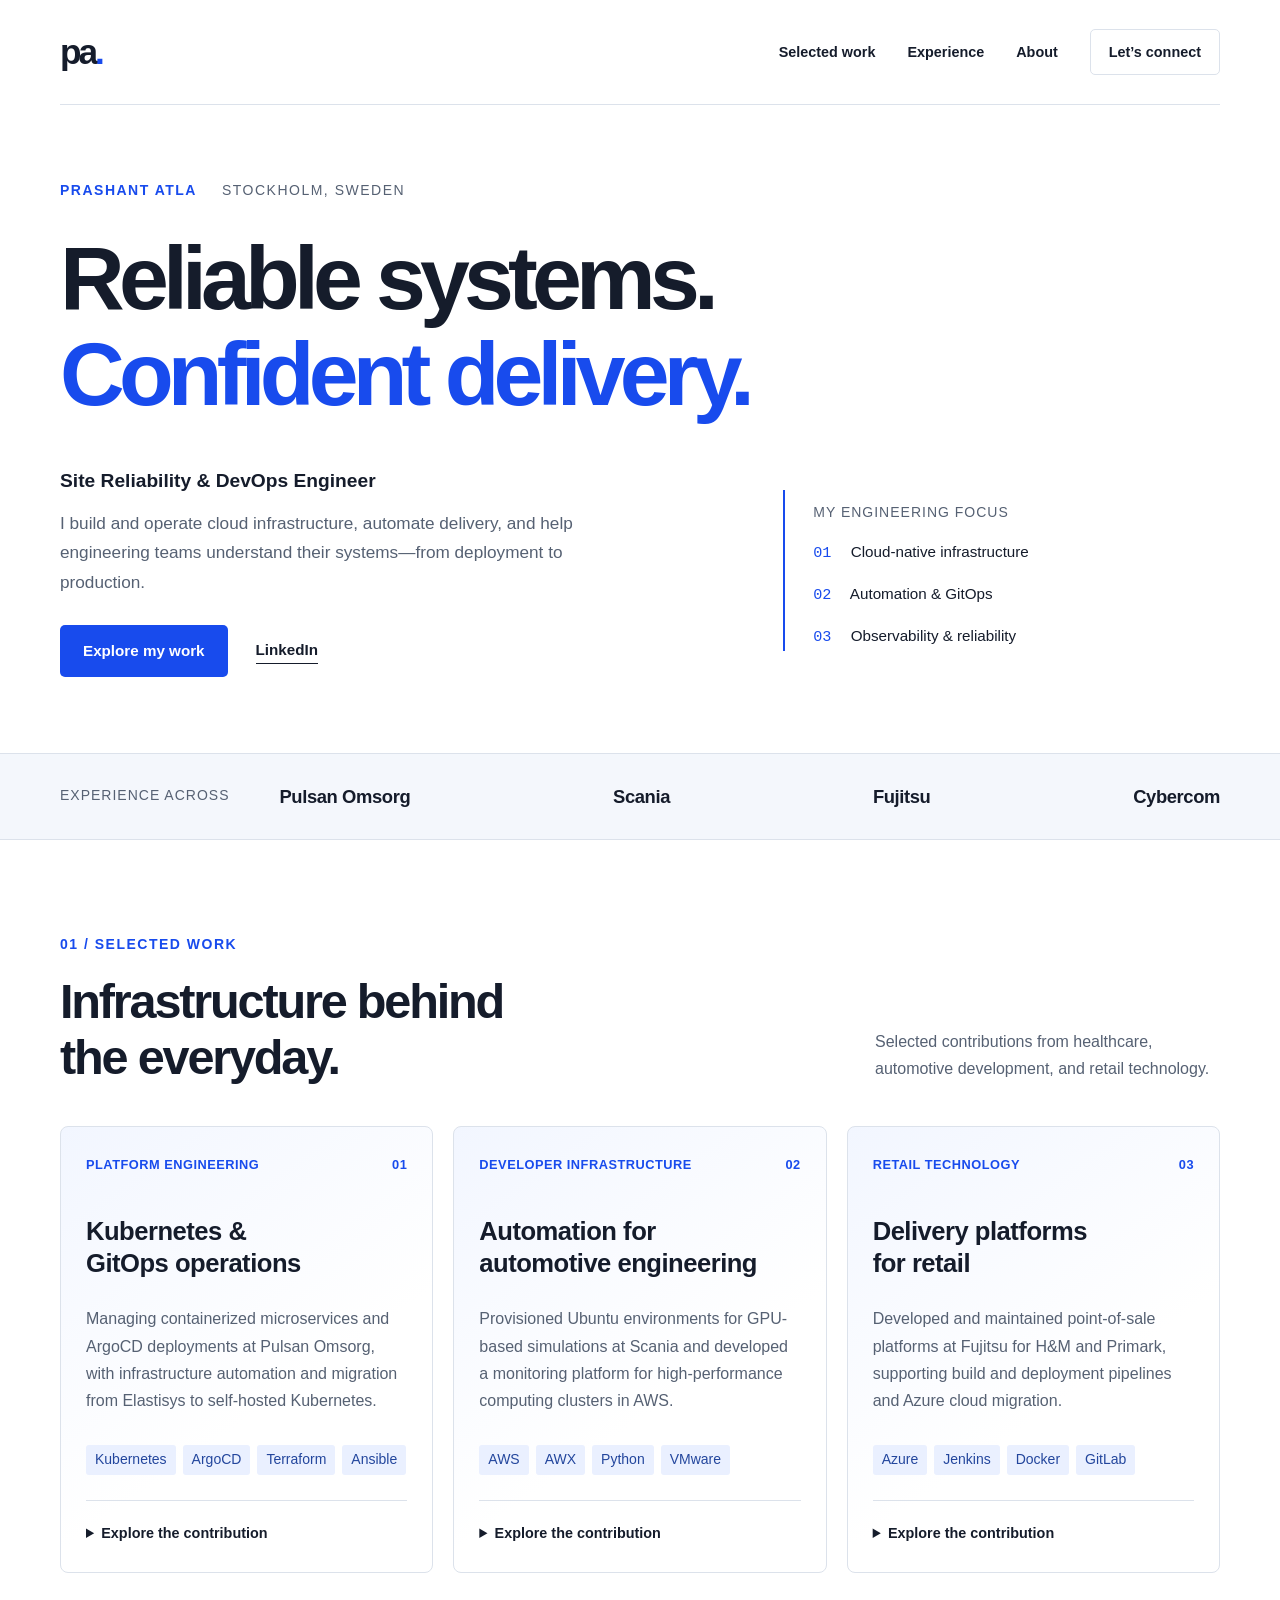
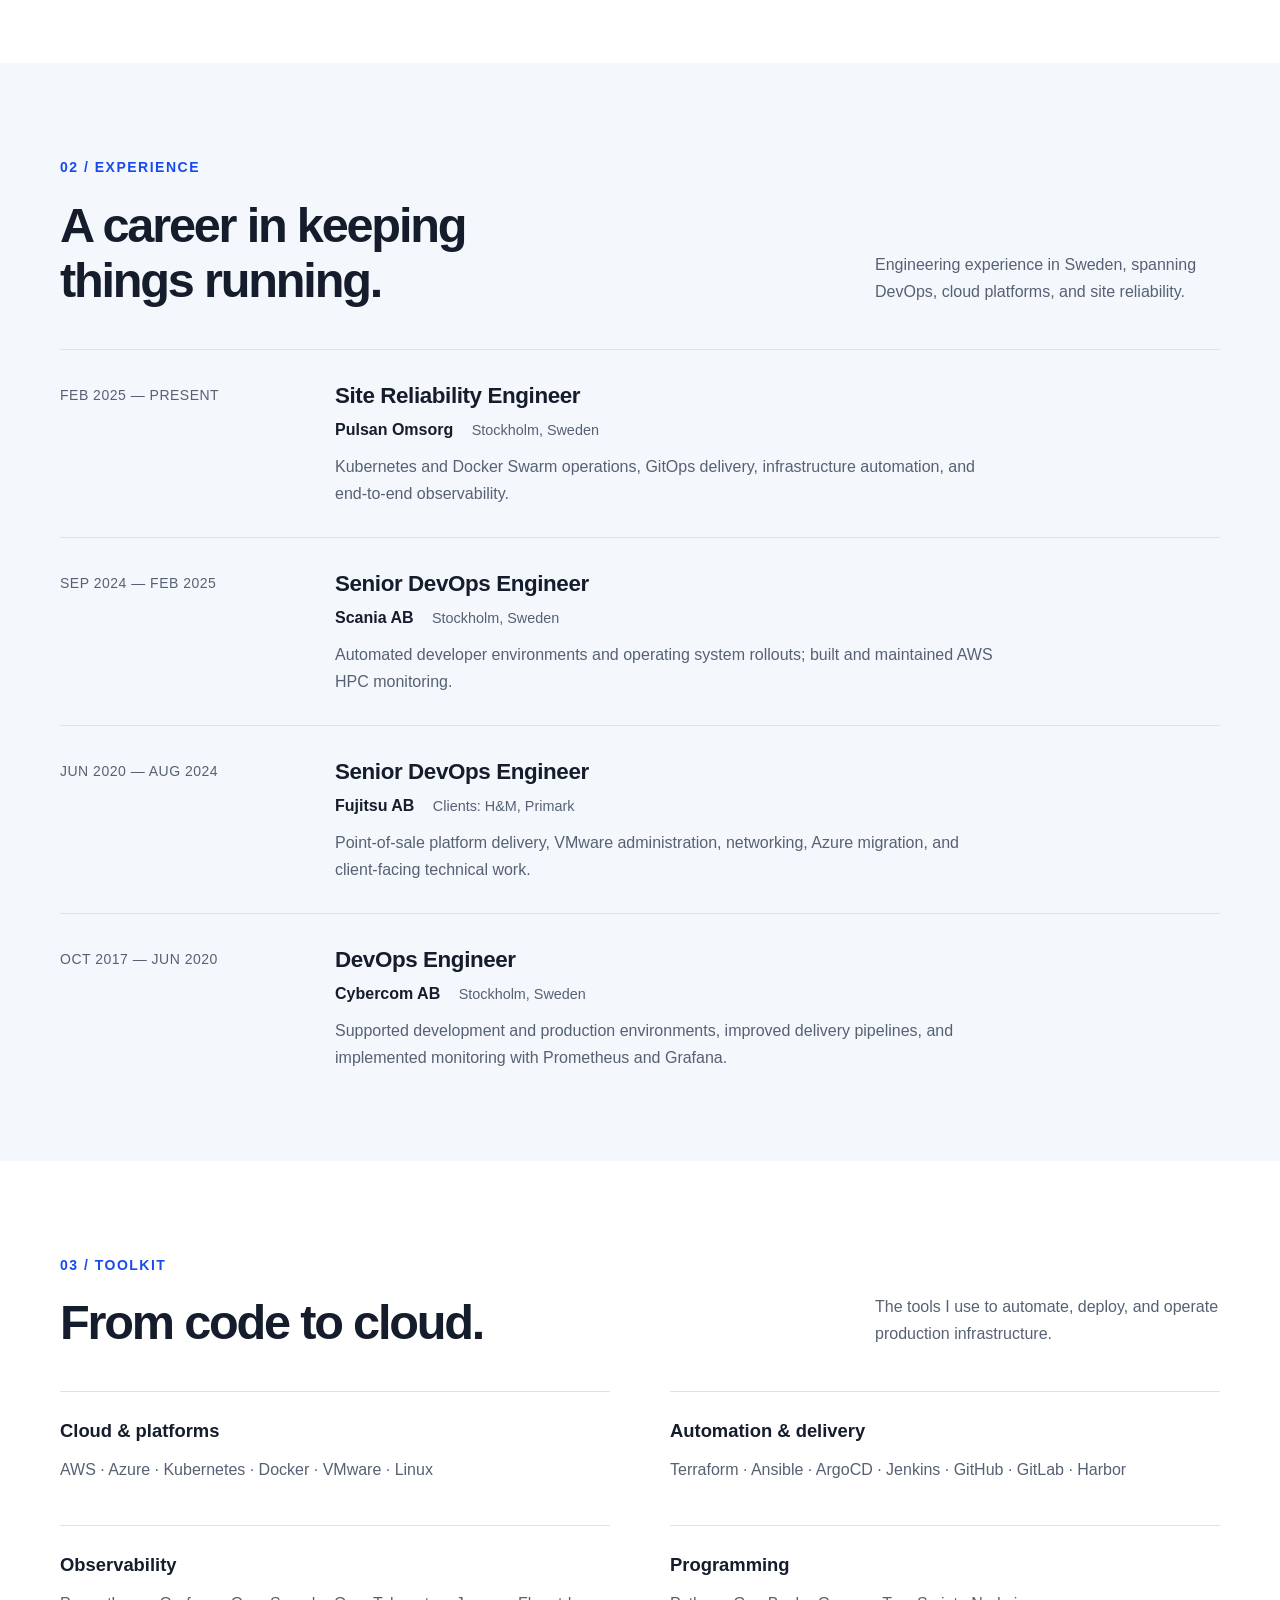
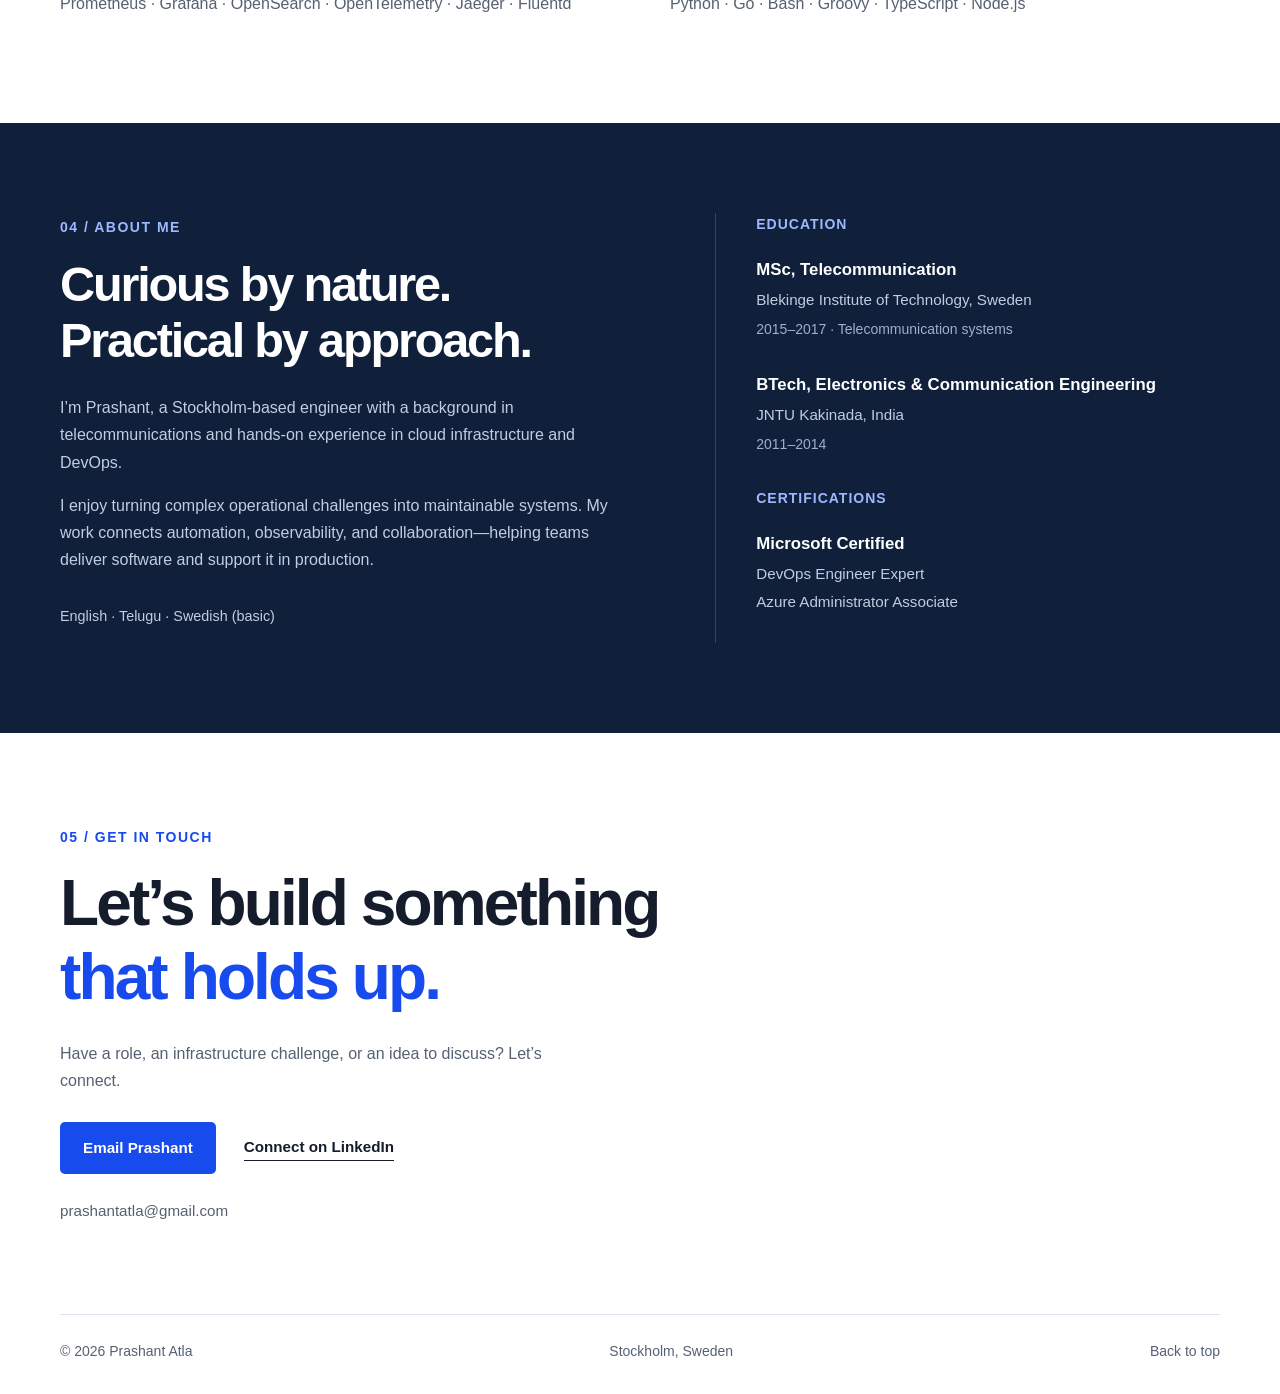
==== index.html @ 9e1218de "Add files via upload" ====
<!doctype html>
<html lang="en">
<head>
  <meta charset="utf-8">
  <meta name="viewport" content="width=device-width, initial-scale=1">
  <meta name="description" content="Prashant Atla — Site Reliability and DevOps Engineer in Stockholm. Kubernetes, GitOps, cloud infrastructure, automation, and observability.">
  <meta name="theme-color" content="#184bed">
  <title>Prashant Atla — Site Reliability & DevOps Engineer</title>
  <link rel="icon" type="image/svg+xml" href="data:image/svg+xml,%3Csvg xmlns='http://www.w3.org/2000/svg' viewBox='0 0 40 40'%3E%3Crect width='40' height='40' rx='9' fill='%23184bed'/%3E%3Ctext x='20' y='27' text-anchor='middle' font-family='Arial' font-size='21' font-weight='bold' fill='white'%3EPA%3C/text%3E%3C/svg%3E">
  <link rel="stylesheet" href="styles.css">
</head>
<body>
  <a class="skip" href="#main">Skip to content</a>
  <header class="header wrap"><a class="brand" href="#" aria-label="Prashant Atla home">pa<span>.</span></a><nav aria-label="Main navigation"><a href="#work">Selected work</a><a href="#experience">Experience</a><a href="#about">About</a><a class="nav-contact" href="#contact">Let’s connect</a></nav></header>
  <main id="main">
    <section class="hero wrap" aria-labelledby="intro-title">
      <div class="eyebrow">PRASHANT ATLA <span>STOCKHOLM, SWEDEN</span></div>
      <h1 id="intro-title">Reliable systems.<br><span>Confident delivery.</span></h1>
      <div class="hero-bottom"><div><p class="role">Site Reliability & DevOps Engineer</p><p class="intro">I build and operate cloud infrastructure, automate delivery, and help engineering teams understand their systems—from deployment to production.</p><div class="actions"><a class="button" href="#work">Explore my work</a><a class="text-link" href="https://www.linkedin.com/in/prashantatla/" target="_blank" rel="noopener noreferrer">LinkedIn</a></div></div><aside class="focus" aria-label="Areas of focus"><span class="small-label">MY ENGINEERING FOCUS</span><p><span>01</span> Cloud-native infrastructure</p><p><span>02</span> Automation & GitOps</p><p><span>03</span> Observability & reliability</p></aside></div>
    </section>
    <div class="company-band"><div class="wrap"><span class="small-label">EXPERIENCE ACROSS</span><div><span>Pulsan Omsorg</span><span>Scania</span><span>Fujitsu</span><span>Cybercom</span></div></div></div>
    <section class="section wrap" id="work"><div class="section-heading"><div><span class="eyebrow">01 / SELECTED WORK</span><h2>Infrastructure behind<br>the everyday.</h2></div><p>Selected contributions from healthcare, automotive development, and retail technology.</p></div>
      <div class="work-grid">
        <article class="work-card"><div class="card-top"><span>PLATFORM ENGINEERING</span><span>01</span></div><h3>Kubernetes &<br>GitOps operations</h3><p>Managing containerized microservices and ArgoCD deployments at Pulsan Omsorg, with infrastructure automation and migration from Elastisys to self-hosted Kubernetes.</p><div class="tags"><span>Kubernetes</span><span>ArgoCD</span><span>Terraform</span><span>Ansible</span></div><details><summary>Explore the contribution</summary><p>Maintaining Harbor container registries and supporting production visibility through metrics, logs, traces, and alerting with Prometheus, Grafana, OpenTelemetry, Jaeger, and Opsgenie.</p></details></article>
        <article class="work-card"><div class="card-top"><span>DEVELOPER INFRASTRUCTURE</span><span>02</span></div><h3>Automation for<br>automotive engineering</h3><p>Provisioned Ubuntu environments for GPU-based simulations at Scania and developed a monitoring platform for high-performance computing clusters in AWS.</p><div class="tags"><span>AWS</span><span>AWX</span><span>Python</span><span>VMware</span></div><details><summary>Explore the contribution</summary><p>Automated provisioning of virtual desktops, laptops, and desktops using AWX and Ansible, and managed operating system rollouts to support automotive developers.</p></details></article>
        <article class="work-card"><div class="card-top"><span>RETAIL TECHNOLOGY</span><span>03</span></div><h3>Delivery platforms<br>for retail</h3><p>Developed and maintained point-of-sale platforms at Fujitsu for H&M and Primark, supporting build and deployment pipelines and Azure cloud migration.</p><div class="tags"><span>Azure</span><span>Jenkins</span><span>Docker</span><span>GitLab</span></div><details><summary>Explore the contribution</summary><p>Worked across VMware administration, networking, infrastructure as code, and client-facing proofs of concept, using automation to support platform delivery.</p></details></article>
      </div>
    </section>
    <section class="experience-section" id="experience"><div class="section wrap"><div class="section-heading"><div><span class="eyebrow">02 / EXPERIENCE</span><h2>A career in keeping<br>things running.</h2></div><p>Engineering experience in Sweden, spanning DevOps, cloud platforms, and site reliability.</p></div><div class="timeline">
      <article class="job"><p class="date">FEB 2025 — PRESENT</p><div><h3>Site Reliability Engineer</h3><p class="employer">Pulsan Omsorg <span>Stockholm, Sweden</span></p><p>Kubernetes and Docker Swarm operations, GitOps delivery, infrastructure automation, and end-to-end observability.</p></div></article>
      <article class="job"><p class="date">SEP 2024 — FEB 2025</p><div><h3>Senior DevOps Engineer</h3><p class="employer">Scania AB <span>Stockholm, Sweden</span></p><p>Automated developer environments and operating system rollouts; built and maintained AWS HPC monitoring.</p></div></article>
      <article class="job"><p class="date">JUN 2020 — AUG 2024</p><div><h3>Senior DevOps Engineer</h3><p class="employer">Fujitsu AB <span>Clients: H&M, Primark</span></p><p>Point-of-sale platform delivery, VMware administration, networking, Azure migration, and client-facing technical work.</p></div></article>
      <article class="job"><p class="date">OCT 2017 — JUN 2020</p><div><h3>DevOps Engineer</h3><p class="employer">Cybercom AB <span>Stockholm, Sweden</span></p><p>Supported development and production environments, improved delivery pipelines, and implemented monitoring with Prometheus and Grafana.</p></div></article>
    </div></div></section>
    <section class="section wrap" id="skills"><div class="section-heading"><div><span class="eyebrow">03 / TOOLKIT</span><h2>From code to cloud.</h2></div><p>The tools I use to automate, deploy, and operate production infrastructure.</p></div><div class="skill-grid"><article><h3>Cloud & platforms</h3><p>AWS · Azure · Kubernetes · Docker · VMware · Linux</p></article><article><h3>Automation & delivery</h3><p>Terraform · Ansible · ArgoCD · Jenkins · GitHub · GitLab · Harbor</p></article><article><h3>Observability</h3><p>Prometheus · Grafana · OpenSearch · OpenTelemetry · Jaeger · Fluentd</p></article><article><h3>Programming</h3><p>Python · Go · Bash · Groovy · TypeScript · Node.js</p></article></div></section>
    <section class="about-section" id="about"><div class="section wrap about-grid"><div><span class="eyebrow">04 / ABOUT ME</span><h2>Curious by nature.<br>Practical by approach.</h2><p>I’m Prashant, a Stockholm-based engineer with a background in telecommunications and hands-on experience in cloud infrastructure and DevOps.</p><p>I enjoy turning complex operational challenges into maintainable systems. My work connects automation, observability, and collaboration—helping teams deliver software and support it in production.</p><p class="languages">English · Telugu · Swedish (basic)</p></div><div class="credentials"><h3>Education</h3><div><h4>MSc, Telecommunication</h4><p>Blekinge Institute of Technology, Sweden</p><span>2015–2017 · Telecommunication systems</span></div><div><h4>BTech, Electronics & Communication Engineering</h4><p>JNTU Kakinada, India</p><span>2011–2014</span></div><h3>Certifications</h3><div><h4>Microsoft Certified</h4><p>DevOps Engineer Expert</p><p>Azure Administrator Associate</p></div></div></div></section>
    <section class="section wrap contact" id="contact"><span class="eyebrow">05 / GET IN TOUCH</span><h2>Let’s build something<br><span>that holds up.</span></h2><p>Have a role, an infrastructure challenge, or an idea to discuss? Let’s connect.</p><div class="actions"><a class="button" href="mailto:prashantatla@gmail.com">Email Prashant</a><a class="text-link" href="https://www.linkedin.com/in/prashantatla/" target="_blank" rel="noopener noreferrer">Connect on LinkedIn</a></div><a class="email" href="mailto:prashantatla@gmail.com">prashantatla@gmail.com</a></section>
  </main>
  <footer class="wrap"><span>© 2026 Prashant Atla</span><span>Stockholm, Sweden</span><a href="#">Back to top</a></footer>
</body>
</html>
---- styles.css ----
:root{--blue:#184bed;--ink:#151c2b;--muted:#566173;--line:#dce2eb;--light:#f4f7fc}*{box-sizing:border-box}html{scroll-behavior:smooth;scroll-padding-top:30px}body{margin:0;background:#fff;color:var(--ink);font:1rem/1.7 -apple-system,BlinkMacSystemFont,"Segoe UI",Arial,sans-serif}a{color:inherit;text-decoration:none}a:hover{text-decoration:underline;text-underline-offset:5px}a:focus-visible,summary:focus-visible{outline:3px solid var(--blue);outline-offset:6px}.wrap{width:min(1160px,calc(100% - 96px));margin:auto}.header{display:flex;justify-content:space-between;align-items:center;min-height:105px;border-bottom:1px solid var(--line)}.brand{font-size:2.2rem;letter-spacing:-3px;font-weight:800}.brand span{color:var(--blue)}nav{display:flex;align-items:center;gap:32px;font-size:.9rem;font-weight:600}.nav-contact{border:1px solid var(--line);padding:10px 18px;border-radius:5px}.skip{position:absolute;top:-100px;left:15px;background:white;padding:12px;z-index:5}.skip:focus{top:10px}.hero{padding-top:74px;padding-bottom:76px}.eyebrow{font-size:.875rem;font-weight:650;letter-spacing:1.5px;color:var(--blue)}.hero .eyebrow{display:flex;gap:25px}.hero .eyebrow span{color:var(--muted);font-weight:400}h1,h2,h3,h4,p{margin-top:0}h1{font-size:clamp(3.25rem,7vw,6.15rem);line-height:1.07;letter-spacing:-.065em;font-weight:650;margin:28px 0 42px}h1 span,.contact h2 span{color:var(--blue)}.hero-bottom{display:grid;grid-template-columns:1.45fr 1fr;gap:90px}.role{font-size:1.2rem;font-weight:600;margin-bottom:12px}.intro{color:var(--muted);max-width:555px;font-size:1.075rem}.actions{display:flex;align-items:center;gap:28px;margin-top:28px;flex-wrap:wrap}.button{display:inline-block;background:var(--blue);color:white;font-size:.95rem;font-weight:600;padding:13px 23px;border-radius:5px;transition:background .2s}.button:hover{background:#1239b6;text-decoration:none}.text-link{font-weight:600;border-bottom:1px solid var(--ink);font-size:.95rem}.focus{border-left:2px solid var(--blue);padding:8px 0 0 28px;align-self:center}.small-label{font-size:.875rem;color:var(--muted);letter-spacing:1px}.focus p{margin:14px 0 0;font-size:.95rem}.focus p span{font-family:monospace;color:var(--blue);margin-right:15px}.company-band{border-block:1px solid var(--line);padding:27px 0;background:var(--light)}.company-band .wrap{display:flex;align-items:center;gap:50px}.company-band .wrap>div{display:flex;flex:1;justify-content:space-between;gap:24px;flex-wrap:wrap;font-weight:650;font-size:1.15rem;letter-spacing:-.4px}.section{padding-top:90px;padding-bottom:90px}.section-heading{display:flex;justify-content:space-between;gap:50px;align-items:end;margin-bottom:40px}h2{font-size:clamp(2.1rem,3.8vw,3.3rem);letter-spacing:-.045em;font-weight:600;line-height:1.15;margin:17px 0 0}.section-heading>p{max-width:345px;color:var(--muted);margin-bottom:4px}.work-grid{display:grid;grid-template-columns:repeat(3,1fr);gap:20px}.work-card{border:1px solid var(--line);border-radius:8px;padding:27px 25px;display:flex;flex-direction:column;background:linear-gradient(145deg,#f2f6ff,#fff 60%)}.card-top{display:flex;justify-content:space-between;gap:10px;font-size:.8rem;font-weight:600;color:var(--blue);letter-spacing:.5px;margin-bottom:40px}.work-card h3{font-size:1.6rem;line-height:1.25;font-weight:600;letter-spacing:-.5px}.work-card p{color:var(--muted);font-size:1rem}.tags{display:flex;gap:7px;flex-wrap:wrap;margin-top:auto;padding-top:15px}.tags span{background:#eaf0ff;color:#23469d;border-radius:3px;padding:3px 9px;font-size:.875rem}details{border-top:1px solid var(--line);padding-top:20px;margin-top:25px}summary{font-size:.9rem;font-weight:600;cursor:pointer}details p{padding-top:15px;margin-bottom:0}.experience-section{background:var(--light)}.job{display:grid;grid-template-columns:245px 1fr;gap:30px;padding:30px 0;border-top:1px solid var(--line)}.job:last-child{padding-bottom:0}.date{font-size:.875rem;color:var(--muted);letter-spacing:.5px;padding-top:4px}.job h3{font-size:1.4rem;line-height:1.4;margin-bottom:4px;letter-spacing:-.4px}.employer{font-weight:600;margin-bottom:10px}.employer span{font-size:.9rem;font-weight:400;color:var(--muted);display:inline-block;margin-left:14px}.job div>p:last-child{color:var(--muted);max-width:670px;margin-bottom:0}.skill-grid{display:grid;grid-template-columns:repeat(2,1fr);gap:25px 60px}.skill-grid article{border-top:1px solid var(--line);padding-top:23px}.skill-grid h3{font-size:1.15rem;margin-bottom:10px}.skill-grid p{color:var(--muted)}.about-section{background:#101f3a;color:#fff}.about-grid{display:grid;grid-template-columns:1.1fr 1fr;gap:100px}.about-section .eyebrow{color:#9cb8ff}.about-section h2{margin-bottom:25px}.about-section p{color:#c1cde0}.languages{padding-top:15px;font-size:.9rem}.credentials{border-left:1px solid #34435b;padding-left:40px}.credentials h3{font-size:.875rem;letter-spacing:1px;text-transform:uppercase;color:#9cb8ff;margin-bottom:20px}.credentials h4{font-size:1.05rem;line-height:1.5;margin-bottom:5px;font-weight:600}.credentials div{margin-bottom:30px}.credentials div:last-child{margin-bottom:0}.credentials p{margin-bottom:2px;font-size:.95rem}.credentials span{color:#a0b0c8;font-size:.875rem}.contact h2{font-size:clamp(2.8rem,5vw,4.6rem);margin-bottom:25px}.contact>p{color:var(--muted);max-width:510px}.email{display:inline-block;margin-top:24px;color:var(--muted);font-size:.95rem;overflow-wrap:anywhere}footer{border-top:1px solid var(--line);padding-top:25px;padding-bottom:30px;display:flex;justify-content:space-between;gap:20px;font-size:.875rem;color:var(--muted)}@media(min-width:1400px){.hero{padding-top:92px;padding-bottom:92px}}@media(max-width:950px){.wrap{width:calc(100% - 48px)}.hero-bottom{gap:35px}.work-grid{grid-template-columns:1fr}.work-card{display:block}.card-top{margin-bottom:22px}.work-card h3 br{display:none}.work-card p{max-width:730px}.tags{margin-top:0}.section-heading{gap:30px}.section-heading>p{max-width:280px}.about-grid{gap:40px}.company-band .wrap{align-items:flex-start;gap:25px}.job{grid-template-columns:190px 1fr}}@media(max-width:640px){.wrap{width:calc(100% - 40px)}.header{min-height:85px;gap:15px;align-items:flex-start;padding-top:17px;padding-bottom:17px}.brand{line-height:1.1}nav{gap:10px 16px;flex-wrap:wrap;justify-content:flex-end;font-size:.875rem;max-width:270px}.nav-contact{border:0;padding:0}.hero{padding-top:45px;padding-bottom:45px}.hero .eyebrow{flex-direction:column;gap:5px;font-size:.8rem}h1{margin-top:25px;margin-bottom:30px;font-size:clamp(2.7rem,10vw,4rem);letter-spacing:-.055em}.hero-bottom{grid-template-columns:1fr;gap:35px}.focus{padding-left:20px}.company-band .wrap{flex-direction:column;gap:16px}.company-band .wrap>div{justify-content:flex-start;gap:10px 25px;font-size:1rem}.section{padding-top:58px;padding-bottom:58px}.section-heading{display:block;margin-bottom:30px}.section-heading>p{margin:20px 0 0;max-width:none}.job{grid-template-columns:1fr;gap:4px;padding:24px 0}.date{margin-bottom:5px}.employer span{display:block;margin-left:0}.skill-grid,.about-grid{grid-template-columns:1fr;gap:20px}.credentials{border-left:0;border-top:1px solid #34435b;padding:30px 0 0}.contact h2{font-size:2.8rem}footer{flex-wrap:wrap;gap:8px 20px}footer span:nth-child(2){margin-left:auto}footer a{flex-basis:100%}.actions{gap:22px}}@media(prefers-reduced-motion:reduce){html{scroll-behavior:auto}*{transition:none!important}}
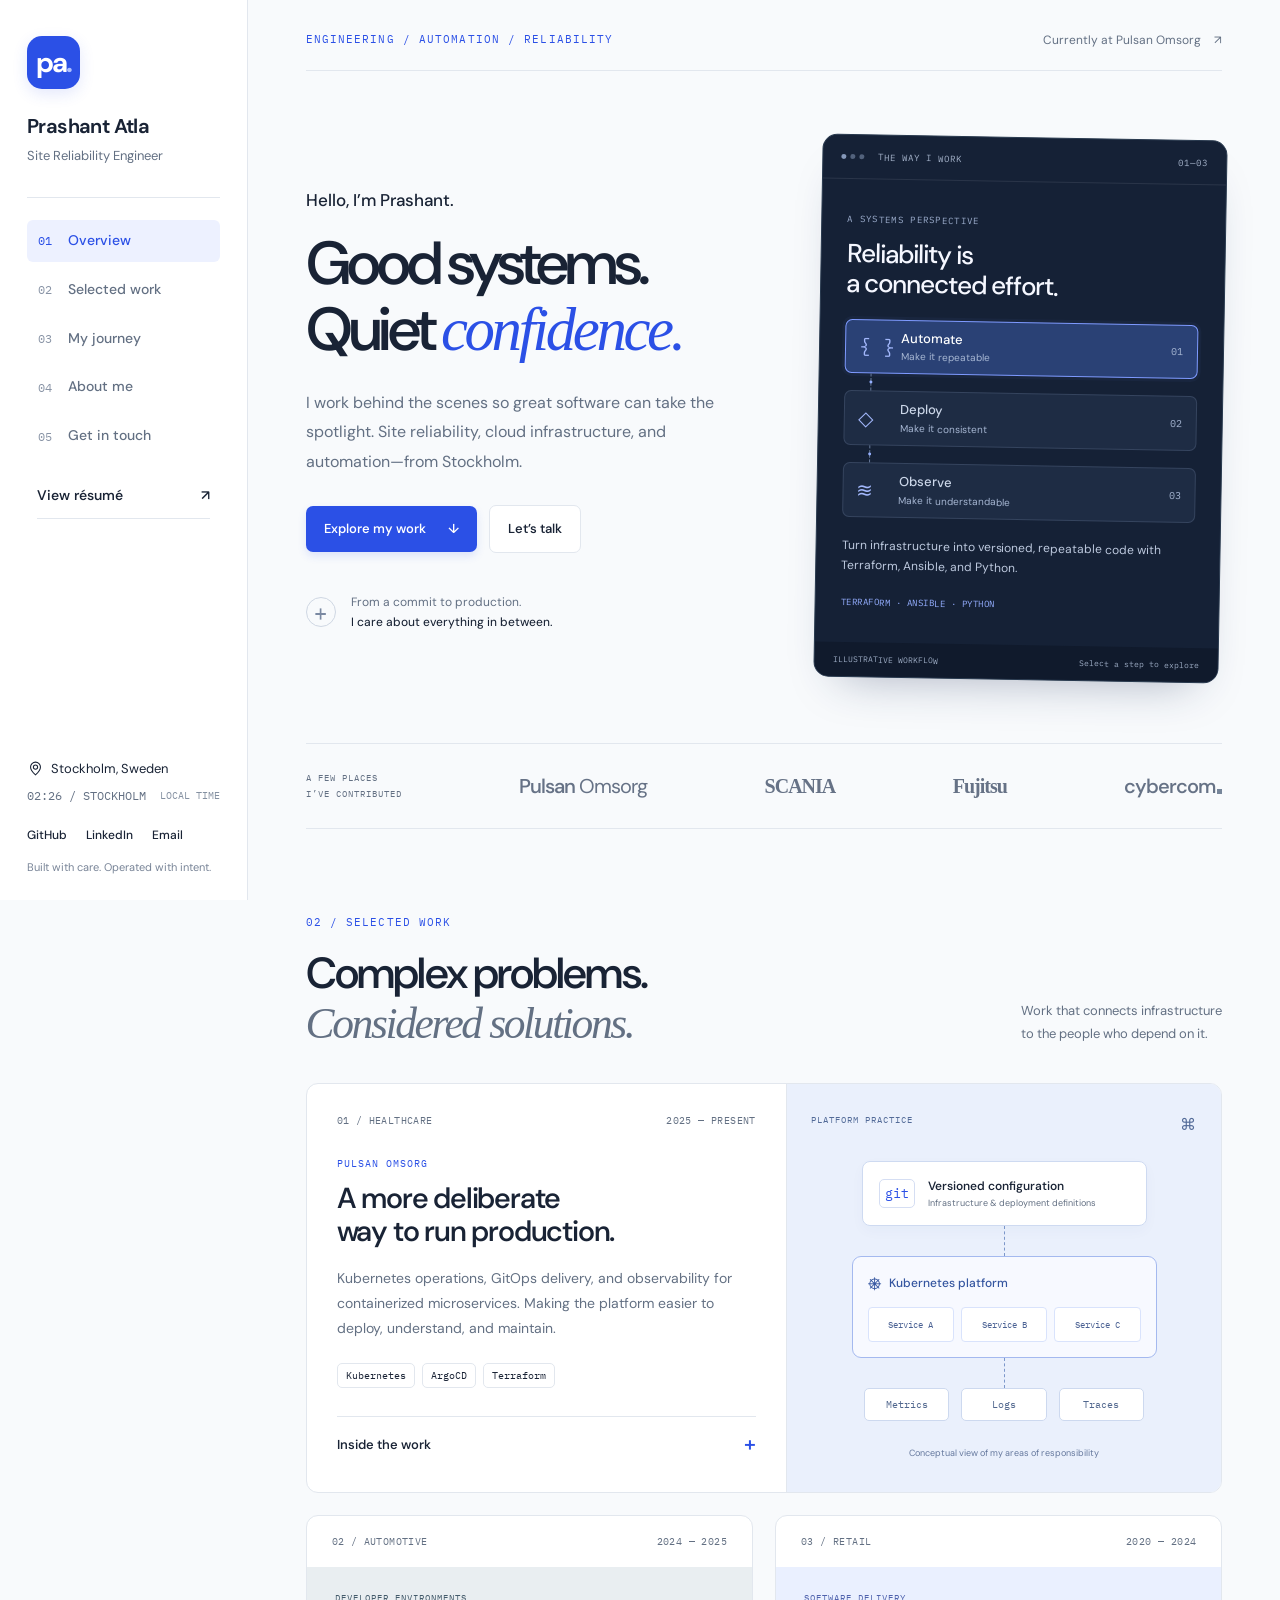
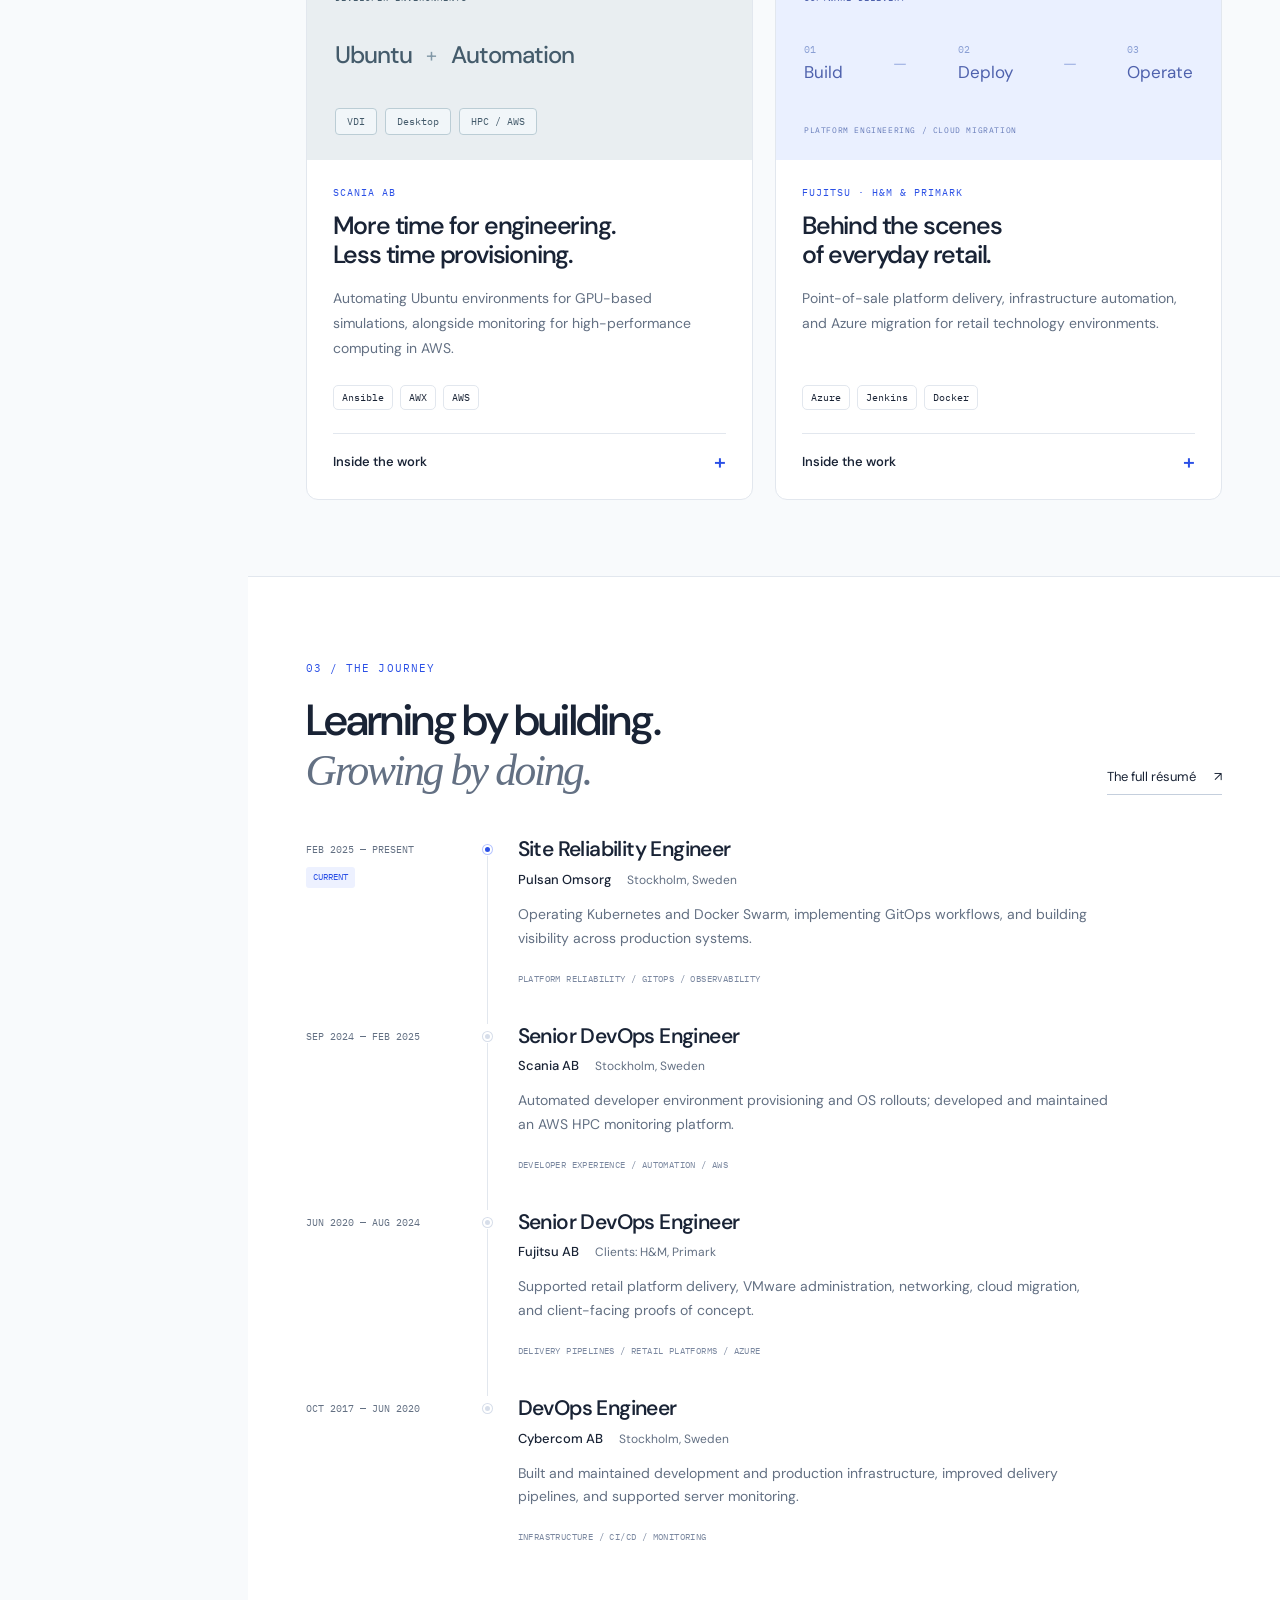
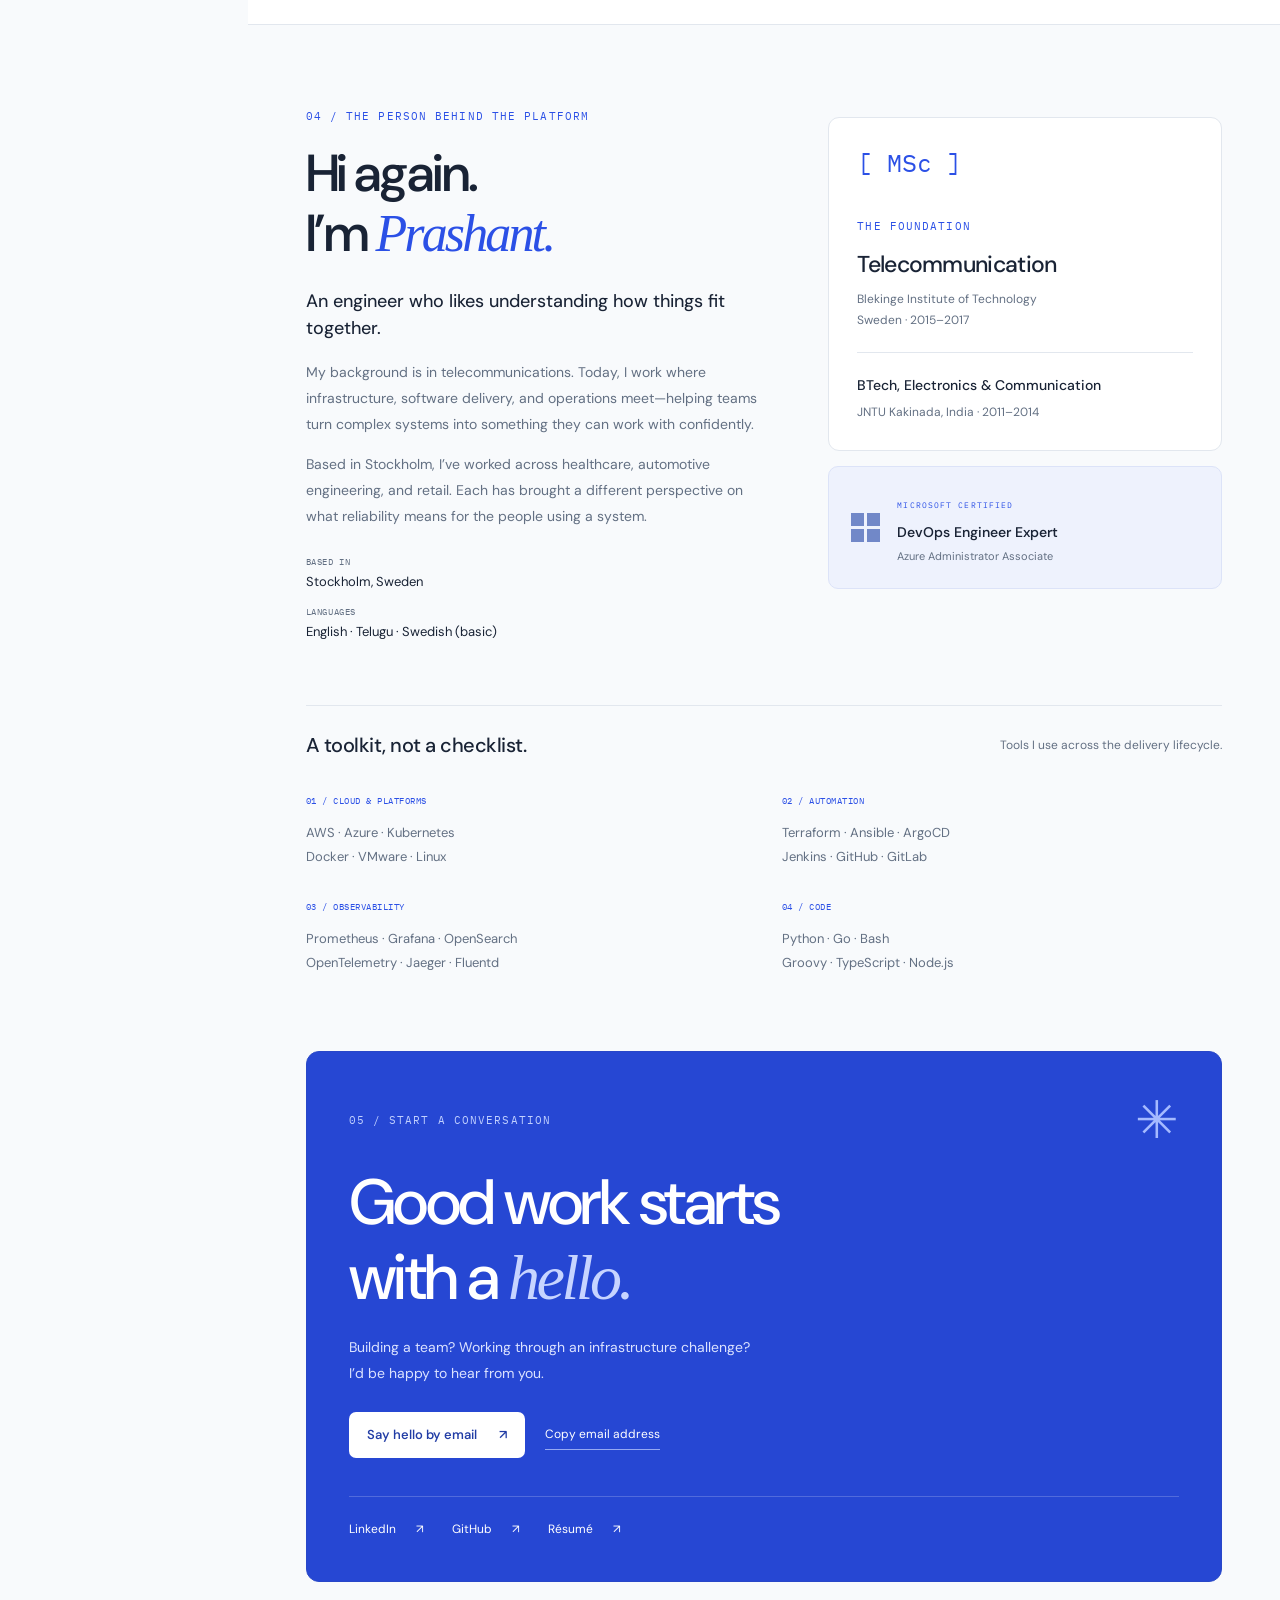
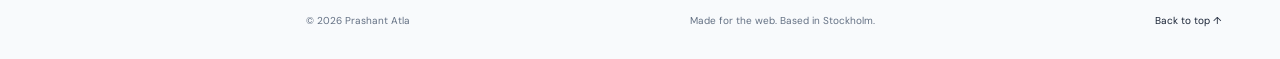
==== commit f85872c8: "personal website modification" ====
--- a/index.html
+++ b/index.html
@@ -1,41 +1,48 @@
 <!doctype html>
 <html lang="en">
 <head>
-  <meta charset="utf-8">
-  <meta name="viewport" content="width=device-width, initial-scale=1">
-  <meta name="description" content="Prashant Atla — Site Reliability and DevOps Engineer in Stockholm. Kubernetes, GitOps, cloud infrastructure, automation, and observability.">
-  <meta name="theme-color" content="#184bed">
-  <title>Prashant Atla — Site Reliability & DevOps Engineer</title>
-  <link rel="icon" type="image/svg+xml" href="data:image/svg+xml,%3Csvg xmlns='http://www.w3.org/2000/svg' viewBox='0 0 40 40'%3E%3Crect width='40' height='40' rx='9' fill='%23184bed'/%3E%3Ctext x='20' y='27' text-anchor='middle' font-family='Arial' font-size='21' font-weight='bold' fill='white'%3EPA%3C/text%3E%3C/svg%3E">
-  <link rel="stylesheet" href="styles.css">
+<meta charset="utf-8"><meta name="viewport" content="width=device-width,initial-scale=1">
+<title>Prashant Atla — Reliability, by design.</title>
+<meta name="description" content="Prashant Atla is a Site Reliability and DevOps Engineer in Stockholm, working with Kubernetes, cloud infrastructure, GitOps, and observability.">
+<meta name="theme-color" content="#f8fafc">
+<link rel="icon" type="image/svg+xml" href="data:image/svg+xml,%3Csvg xmlns='http://www.w3.org/2000/svg' viewBox='0 0 48 48'%3E%3Crect width='48' height='48' rx='12' fill='%232b50e6'/%3E%3Ctext x='24' y='32' fill='white' font-family='Arial' font-weight='bold' font-size='26' text-anchor='middle'%3Epa%3C/text%3E%3C/svg%3E">
+<link rel="stylesheet" href="styles.css"><script src="script.js" defer></script>
 </head>
 <body>
-  <a class="skip" href="#main">Skip to content</a>
-  <header class="header wrap"><a class="brand" href="#" aria-label="Prashant Atla home">pa<span>.</span></a><nav aria-label="Main navigation"><a href="#work">Selected work</a><a href="#experience">Experience</a><a href="#about">About</a><a class="nav-contact" href="#contact">Let’s connect</a></nav></header>
-  <main id="main">
-    <section class="hero wrap" aria-labelledby="intro-title">
-      <div class="eyebrow">PRASHANT ATLA <span>STOCKHOLM, SWEDEN</span></div>
-      <h1 id="intro-title">Reliable systems.<br><span>Confident delivery.</span></h1>
-      <div class="hero-bottom"><div><p class="role">Site Reliability & DevOps Engineer</p><p class="intro">I build and operate cloud infrastructure, automate delivery, and help engineering teams understand their systems—from deployment to production.</p><div class="actions"><a class="button" href="#work">Explore my work</a><a class="text-link" href="https://www.linkedin.com/in/prashantatla/" target="_blank" rel="noopener noreferrer">LinkedIn</a></div></div><aside class="focus" aria-label="Areas of focus"><span class="small-label">MY ENGINEERING FOCUS</span><p><span>01</span> Cloud-native infrastructure</p><p><span>02</span> Automation & GitOps</p><p><span>03</span> Observability & reliability</p></aside></div>
-    </section>
-    <div class="company-band"><div class="wrap"><span class="small-label">EXPERIENCE ACROSS</span><div><span>Pulsan Omsorg</span><span>Scania</span><span>Fujitsu</span><span>Cybercom</span></div></div></div>
-    <section class="section wrap" id="work"><div class="section-heading"><div><span class="eyebrow">01 / SELECTED WORK</span><h2>Infrastructure behind<br>the everyday.</h2></div><p>Selected contributions from healthcare, automotive development, and retail technology.</p></div>
-      <div class="work-grid">
-        <article class="work-card"><div class="card-top"><span>PLATFORM ENGINEERING</span><span>01</span></div><h3>Kubernetes &<br>GitOps operations</h3><p>Managing containerized microservices and ArgoCD deployments at Pulsan Omsorg, with infrastructure automation and migration from Elastisys to self-hosted Kubernetes.</p><div class="tags"><span>Kubernetes</span><span>ArgoCD</span><span>Terraform</span><span>Ansible</span></div><details><summary>Explore the contribution</summary><p>Maintaining Harbor container registries and supporting production visibility through metrics, logs, traces, and alerting with Prometheus, Grafana, OpenTelemetry, Jaeger, and Opsgenie.</p></details></article>
-        <article class="work-card"><div class="card-top"><span>DEVELOPER INFRASTRUCTURE</span><span>02</span></div><h3>Automation for<br>automotive engineering</h3><p>Provisioned Ubuntu environments for GPU-based simulations at Scania and developed a monitoring platform for high-performance computing clusters in AWS.</p><div class="tags"><span>AWS</span><span>AWX</span><span>Python</span><span>VMware</span></div><details><summary>Explore the contribution</summary><p>Automated provisioning of virtual desktops, laptops, and desktops using AWX and Ansible, and managed operating system rollouts to support automotive developers.</p></details></article>
-        <article class="work-card"><div class="card-top"><span>RETAIL TECHNOLOGY</span><span>03</span></div><h3>Delivery platforms<br>for retail</h3><p>Developed and maintained point-of-sale platforms at Fujitsu for H&M and Primark, supporting build and deployment pipelines and Azure cloud migration.</p><div class="tags"><span>Azure</span><span>Jenkins</span><span>Docker</span><span>GitLab</span></div><details><summary>Explore the contribution</summary><p>Worked across VMware administration, networking, infrastructure as code, and client-facing proofs of concept, using automation to support platform delivery.</p></details></article>
-      </div>
-    </section>
-    <section class="experience-section" id="experience"><div class="section wrap"><div class="section-heading"><div><span class="eyebrow">02 / EXPERIENCE</span><h2>A career in keeping<br>things running.</h2></div><p>Engineering experience in Sweden, spanning DevOps, cloud platforms, and site reliability.</p></div><div class="timeline">
-      <article class="job"><p class="date">FEB 2025 — PRESENT</p><div><h3>Site Reliability Engineer</h3><p class="employer">Pulsan Omsorg <span>Stockholm, Sweden</span></p><p>Kubernetes and Docker Swarm operations, GitOps delivery, infrastructure automation, and end-to-end observability.</p></div></article>
-      <article class="job"><p class="date">SEP 2024 — FEB 2025</p><div><h3>Senior DevOps Engineer</h3><p class="employer">Scania AB <span>Stockholm, Sweden</span></p><p>Automated developer environments and operating system rollouts; built and maintained AWS HPC monitoring.</p></div></article>
-      <article class="job"><p class="date">JUN 2020 — AUG 2024</p><div><h3>Senior DevOps Engineer</h3><p class="employer">Fujitsu AB <span>Clients: H&M, Primark</span></p><p>Point-of-sale platform delivery, VMware administration, networking, Azure migration, and client-facing technical work.</p></div></article>
-      <article class="job"><p class="date">OCT 2017 — JUN 2020</p><div><h3>DevOps Engineer</h3><p class="employer">Cybercom AB <span>Stockholm, Sweden</span></p><p>Supported development and production environments, improved delivery pipelines, and implemented monitoring with Prometheus and Grafana.</p></div></article>
-    </div></div></section>
-    <section class="section wrap" id="skills"><div class="section-heading"><div><span class="eyebrow">03 / TOOLKIT</span><h2>From code to cloud.</h2></div><p>The tools I use to automate, deploy, and operate production infrastructure.</p></div><div class="skill-grid"><article><h3>Cloud & platforms</h3><p>AWS · Azure · Kubernetes · Docker · VMware · Linux</p></article><article><h3>Automation & delivery</h3><p>Terraform · Ansible · ArgoCD · Jenkins · GitHub · GitLab · Harbor</p></article><article><h3>Observability</h3><p>Prometheus · Grafana · OpenSearch · OpenTelemetry · Jaeger · Fluentd</p></article><article><h3>Programming</h3><p>Python · Go · Bash · Groovy · TypeScript · Node.js</p></article></div></section>
-    <section class="about-section" id="about"><div class="section wrap about-grid"><div><span class="eyebrow">04 / ABOUT ME</span><h2>Curious by nature.<br>Practical by approach.</h2><p>I’m Prashant, a Stockholm-based engineer with a background in telecommunications and hands-on experience in cloud infrastructure and DevOps.</p><p>I enjoy turning complex operational challenges into maintainable systems. My work connects automation, observability, and collaboration—helping teams deliver software and support it in production.</p><p class="languages">English · Telugu · Swedish (basic)</p></div><div class="credentials"><h3>Education</h3><div><h4>MSc, Telecommunication</h4><p>Blekinge Institute of Technology, Sweden</p><span>2015–2017 · Telecommunication systems</span></div><div><h4>BTech, Electronics & Communication Engineering</h4><p>JNTU Kakinada, India</p><span>2011–2014</span></div><h3>Certifications</h3><div><h4>Microsoft Certified</h4><p>DevOps Engineer Expert</p><p>Azure Administrator Associate</p></div></div></div></section>
-    <section class="section wrap contact" id="contact"><span class="eyebrow">05 / GET IN TOUCH</span><h2>Let’s build something<br><span>that holds up.</span></h2><p>Have a role, an infrastructure challenge, or an idea to discuss? Let’s connect.</p><div class="actions"><a class="button" href="mailto:prashantatla@gmail.com">Email Prashant</a><a class="text-link" href="https://www.linkedin.com/in/prashantatla/" target="_blank" rel="noopener noreferrer">Connect on LinkedIn</a></div><a class="email" href="mailto:prashantatla@gmail.com">prashantatla@gmail.com</a></section>
-  </main>
-  <footer class="wrap"><span>© 2026 Prashant Atla</span><span>Stockholm, Sweden</span><a href="#">Back to top</a></footer>
-</body>
-</html>
+<a class="skip-link" href="#main">Skip to content</a>
+<aside class="sidebar">
+ <a class="identity" href="#home" aria-label="Prashant Atla home"><span class="monogram">pa<span>.</span></span><span class="identity-name">Prashant Atla<span>Site Reliability Engineer</span></span></a>
+ <div class="side-rule"></div>
+ <nav aria-label="Main navigation"><a class="nav-link active" href="#home" aria-current="location"><span>01</span>Overview</a><a class="nav-link" href="#work"><span>02</span>Selected work</a><a class="nav-link" href="#journey"><span>03</span>My journey</a><a class="nav-link" href="#about"><span>04</span>About me</a><a class="nav-link" href="#contact"><span>05</span>Get in touch</a></nav>
+ <a class="resume-link" href="resume.html">View résumé <span aria-hidden="true">↗</span></a>
+ <div class="sidebar-bottom"><div class="location"><svg width="17" height="17" viewBox="0 0 24 24" fill="none" aria-hidden="true"><circle cx="12" cy="10" r="3" stroke="currentColor" stroke-width="1.5"/><path d="M19 10c0 5-7 11-7 11S5 15 5 10a7 7 0 1 1 14 0Z" stroke="currentColor" stroke-width="1.5"/></svg> Stockholm, Sweden</div><p class="local-time"><span id="stockholm-time">Europe / Stockholm</span><span>LOCAL TIME</span></p><div class="social-links"><a href="https://github.com/Prashant-Atla" target="_blank" rel="noopener noreferrer">GitHub</a><a href="https://www.linkedin.com/in/prashantatla/" target="_blank" rel="noopener noreferrer">LinkedIn</a><a href="mailto:prashantatla@gmail.com">Email</a></div><p class="side-note">Built with care. Operated with intent.</p></div>
+</aside>
+<main id="main">
+ <section class="hero page-section" id="home">
+  <div class="hero-top"><span class="eyebrow">ENGINEERING / AUTOMATION / RELIABILITY</span><a class="current-role" href="#journey">Currently at Pulsan Omsorg <span aria-hidden="true">↗</span></a></div>
+  <div class="hero-grid"><div class="hero-copy"><p class="hello">Hello, I’m Prashant.</p><h1>Good systems.<br>Quiet <em>confidence.</em></h1><p class="hero-description">I work behind the scenes so great software can take the spotlight. Site reliability, cloud infrastructure, and automation—from Stockholm.</p><div class="hero-actions"><a class="button button-primary" href="#work">Explore my work <span aria-hidden="true">↓</span></a><a class="button button-plain" href="#contact">Let’s talk</a></div><div class="hero-footnote"><span class="small-cross" aria-hidden="true">+</span><p>From a commit to production.<br><strong>I care about everything in between.</strong></p></div></div>
+  <div class="system-panel" aria-label="Interactive engineering workflow">
+   <div class="panel-header"><span class="window-dots" aria-hidden="true"><i></i><i></i><i></i></span><span>THE WAY I WORK</span><span class="panel-code">01—03</span></div>
+   <div class="panel-intro"><span class="mono">A SYSTEMS PERSPECTIVE</span><h2>Reliability is<br>a connected effort.</h2></div>
+   <div class="pipeline" aria-label="Explore the workflow"><button class="pipeline-node selected" data-stage="0" aria-pressed="true"><span class="node-icon" aria-hidden="true">{ }</span><span>Automate<small>Make it repeatable</small></span><span class="node-number">01</span></button><div class="pipeline-connector" aria-hidden="true"><span></span></div><button class="pipeline-node" data-stage="1" aria-pressed="false"><span class="node-icon" aria-hidden="true">◇</span><span>Deploy<small>Make it consistent</small></span><span class="node-number">02</span></button><div class="pipeline-connector" aria-hidden="true"><span></span></div><button class="pipeline-node" data-stage="2" aria-pressed="false"><span class="node-icon" aria-hidden="true">≋</span><span>Observe<small>Make it understandable</small></span><span class="node-number">03</span></button></div>
+   <div class="stage-detail" aria-live="polite" aria-atomic="true"><p id="stage-description">Turn infrastructure into versioned, repeatable code with Terraform, Ansible, and Python.</p><span id="stage-tools">TERRAFORM · ANSIBLE · PYTHON</span></div><div class="panel-footer"><span>ILLUSTRATIVE WORKFLOW</span><span>Select a step to explore</span></div>
+  </div></div>
+  <div class="experience-strip"><span class="strip-label">A FEW PLACES<br>I’VE CONTRIBUTED</span><span>Pulsan <b>Omsorg</b></span><span class="scania">SCANIA</span><span class="fujitsu">Fujitsu</span><span class="cybercom">cybercom<span class="brand-square" aria-hidden="true"></span></span></div>
+ </section>
+ <section class="work page-section" id="work"><div class="section-heading"><div><span class="eyebrow">02 / SELECTED WORK</span><h2>Complex problems.<br><em>Considered solutions.</em></h2></div><p>Work that connects infrastructure<br>to the people who depend on it.</p></div>
+  <article class="featured-project"><div class="project-copy"><div class="project-kicker"><span>01 / HEALTHCARE</span><span>2025 — PRESENT</span></div><p class="company-name">PULSAN OMSORG</p><h3>A more deliberate<br>way to run production.</h3><p>Kubernetes operations, GitOps delivery, and observability for containerized microservices. Making the platform easier to deploy, understand, and maintain.</p><div class="tags"><span>Kubernetes</span><span>ArgoCD</span><span>Terraform</span></div><button class="story-button" data-story="pulsan">Inside the work <span aria-hidden="true">+</span></button></div><div class="architecture"><div class="diagram-title"><span>PLATFORM PRACTICE</span><span aria-hidden="true">⌘</span></div><div class="diagram-source"><span class="diagram-icon">git</span><div><strong>Versioned configuration</strong><small>Infrastructure & deployment definitions</small></div></div><div class="diagram-line" aria-hidden="true"></div><div class="diagram-cluster"><div class="cluster-heading"><span class="cluster-symbol" aria-hidden="true">⎈</span><span>Kubernetes platform</span></div><div class="service-nodes"><span>Service A</span><span>Service B</span><span>Service C</span></div></div><div class="diagram-line" aria-hidden="true"></div><div class="telemetry"><span>Metrics</span><span>Logs</span><span>Traces</span></div><p class="diagram-caption">Conceptual view of my areas of responsibility</p></div></article>
+  <div class="project-pair"><article class="compact-project"><div class="project-kicker"><span>02 / AUTOMOTIVE</span><span>2024 — 2025</span></div><div class="project-graphic compute-graphic" aria-hidden="true"><span class="graphic-caption">DEVELOPER ENVIRONMENTS</span><div class="compute-row"><span>Ubuntu</span><i>+</i><span>Automation</span></div><div class="compute-bottom"><span>VDI</span><span>Desktop</span><span>HPC / AWS</span></div></div><div class="compact-body"><p class="company-name">SCANIA AB</p><h3>More time for engineering.<br>Less time provisioning.</h3><p>Automating Ubuntu environments for GPU-based simulations, alongside monitoring for high-performance computing in AWS.</p><div class="tags"><span>Ansible</span><span>AWX</span><span>AWS</span></div><button class="story-button" data-story="scania">Inside the work <span aria-hidden="true">+</span></button></div></article>
+  <article class="compact-project"><div class="project-kicker"><span>03 / RETAIL</span><span>2020 — 2024</span></div><div class="project-graphic delivery-graphic" aria-hidden="true"><span class="graphic-caption">SOFTWARE DELIVERY</span><div class="delivery-steps"><span><b>01</b>Build</span><i>—</i><span><b>02</b>Deploy</span><i>—</i><span><b>03</b>Operate</span></div><div class="delivery-caption">PLATFORM ENGINEERING / CLOUD MIGRATION</div></div><div class="compact-body"><p class="company-name">FUJITSU · H&M & PRIMARK</p><h3>Behind the scenes<br>of everyday retail.</h3><p>Point-of-sale platform delivery, infrastructure automation, and Azure migration for retail technology environments.</p><div class="tags"><span>Azure</span><span>Jenkins</span><span>Docker</span></div><button class="story-button" data-story="fujitsu">Inside the work <span aria-hidden="true">+</span></button></div></article></div>
+ </section>
+ <section class="journey page-section" id="journey"><div class="section-heading"><div><span class="eyebrow">03 / THE JOURNEY</span><h2>Learning by building.<br><em>Growing by doing.</em></h2></div><a class="inline-link" href="resume.html">The full résumé <span aria-hidden="true">↗</span></a></div><div class="timeline">
+ <article class="job"><div class="job-date">FEB 2025 — PRESENT<span class="current-label">CURRENT</span></div><div class="timeline-dot"></div><div class="job-info"><h3>Site Reliability Engineer</h3><p class="job-company">Pulsan Omsorg <span>Stockholm, Sweden</span></p><p>Operating Kubernetes and Docker Swarm, implementing GitOps workflows, and building visibility across production systems.</p><span class="job-focus">PLATFORM RELIABILITY / GITOPS / OBSERVABILITY</span></div></article>
+ <article class="job"><div class="job-date">SEP 2024 — FEB 2025</div><div class="timeline-dot"></div><div class="job-info"><h3>Senior DevOps Engineer</h3><p class="job-company">Scania AB <span>Stockholm, Sweden</span></p><p>Automated developer environment provisioning and OS rollouts; developed and maintained an AWS HPC monitoring platform.</p><span class="job-focus">DEVELOPER EXPERIENCE / AUTOMATION / AWS</span></div></article>
+ <article class="job"><div class="job-date">JUN 2020 — AUG 2024</div><div class="timeline-dot"></div><div class="job-info"><h3>Senior DevOps Engineer</h3><p class="job-company">Fujitsu AB <span>Clients: H&M, Primark</span></p><p>Supported retail platform delivery, VMware administration, networking, cloud migration, and client-facing proofs of concept.</p><span class="job-focus">DELIVERY PIPELINES / RETAIL PLATFORMS / AZURE</span></div></article>
+ <article class="job"><div class="job-date">OCT 2017 — JUN 2020</div><div class="timeline-dot"></div><div class="job-info"><h3>DevOps Engineer</h3><p class="job-company">Cybercom AB <span>Stockholm, Sweden</span></p><p>Built and maintained development and production infrastructure, improved delivery pipelines, and supported server monitoring.</p><span class="job-focus">INFRASTRUCTURE / CI/CD / MONITORING</span></div></article></div></section>
+ <section class="about page-section" id="about"><div class="about-grid"><div class="about-copy"><span class="eyebrow">04 / THE PERSON BEHIND THE PLATFORM</span><h2>Hi again.<br>I’m <em>Prashant.</em></h2><p class="about-lead">An engineer who likes understanding how things fit together.</p><p>My background is in telecommunications. Today, I work where infrastructure, software delivery, and operations meet—helping teams turn complex systems into something they can work with confidently.</p><p>Based in Stockholm, I’ve worked across healthcare, automotive engineering, and retail. Each has brought a different perspective on what reliability means for the people using a system.</p><div class="personal-facts"><span>BASED IN<strong>Stockholm, Sweden</strong></span><span>LANGUAGES<strong>English · Telugu · Swedish (basic)</strong></span></div></div><div class="about-cards"><div class="qualification-card"><span class="card-mark" aria-hidden="true">[ MSc ]</span><span class="eyebrow">THE FOUNDATION</span><h3>Telecommunication</h3><p>Blekinge Institute of Technology<br>Sweden · 2015–2017</p><div class="qualification-divider"></div><h4>BTech, Electronics & Communication</h4><p>JNTU Kakinada, India · 2011–2014</p></div><div class="certification-card"><span class="microsoft-mark" aria-hidden="true"><i></i><i></i><i></i><i></i></span><div><span class="eyebrow">MICROSOFT CERTIFIED</span><h4>DevOps Engineer Expert</h4><p>Azure Administrator Associate</p></div></div></div></div>
+ <div class="toolkit"><div class="toolkit-heading"><h3>A toolkit, not a checklist.</h3><p>Tools I use across the delivery lifecycle.</p></div><div class="toolkit-grid"><div><span>01 / CLOUD & PLATFORMS</span><p>AWS · Azure · Kubernetes<br>Docker · VMware · Linux</p></div><div><span>02 / AUTOMATION</span><p>Terraform · Ansible · ArgoCD<br>Jenkins · GitHub · GitLab</p></div><div><span>03 / OBSERVABILITY</span><p>Prometheus · Grafana · OpenSearch<br>OpenTelemetry · Jaeger · Fluentd</p></div><div><span>04 / CODE</span><p>Python · Go · Bash<br>Groovy · TypeScript · Node.js</p></div></div></div></section>
+ <section class="contact page-section" id="contact"><div class="contact-top"><span class="eyebrow">05 / START A CONVERSATION</span><span class="contact-asterisk" aria-hidden="true">✳</span></div><h2>Good work starts<br>with a <em>hello.</em></h2><p>Building a team? Working through an infrastructure challenge?<br>I’d be happy to hear from you.</p><div class="contact-actions"><a class="button button-light" href="mailto:prashantatla@gmail.com">Say hello by email <span aria-hidden="true">↗</span></a><button class="copy-email" id="copy-email">Copy email address</button><span class="copy-status" id="copy-status" role="status"></span></div><div class="contact-links"><a href="https://www.linkedin.com/in/prashantatla/" target="_blank" rel="noopener noreferrer">LinkedIn <span aria-hidden="true">↗</span></a><a href="https://github.com/Prashant-Atla" target="_blank" rel="noopener noreferrer">GitHub <span aria-hidden="true">↗</span></a><a href="resume.html">Résumé <span aria-hidden="true">↗</span></a></div></section>
+ <footer><span>© <span id="year">2026</span> Prashant Atla</span><span>Made for the web. Based in Stockholm.</span><a href="#home">Back to top ↑</a></footer>
+</main>
+<dialog id="story-dialog" aria-labelledby="story-title"><div class="dialog-top"><span class="eyebrow" id="story-company"></span><button id="close-story" aria-label="Close project story">×</button></div><h2 id="story-title"></h2><div id="story-content"></div><div class="dialog-bottom"><a href="mailto:prashantatla@gmail.com">Talk to me about this work</a><span>PROFESSIONAL EXPERIENCE</span></div></dialog>
+</body></html>
--- a/styles.css
+++ b/styles.css
@@ -1 +1,5 @@
-:root{--blue:#184bed;--ink:#151c2b;--muted:#566173;--line:#dce2eb;--light:#f4f7fc}*{box-sizing:border-box}html{scroll-behavior:smooth;scroll-padding-top:30px}body{margin:0;background:#fff;color:var(--ink);font:1rem/1.7 -apple-system,BlinkMacSystemFont,"Segoe UI",Arial,sans-serif}a{color:inherit;text-decoration:none}a:hover{text-decoration:underline;text-underline-offset:5px}a:focus-visible,summary:focus-visible{outline:3px solid var(--blue);outline-offset:6px}.wrap{width:min(1160px,calc(100% - 96px));margin:auto}.header{display:flex;justify-content:space-between;align-items:center;min-height:105px;border-bottom:1px solid var(--line)}.brand{font-size:2.2rem;letter-spacing:-3px;font-weight:800}.brand span{color:var(--blue)}nav{display:flex;align-items:center;gap:32px;font-size:.9rem;font-weight:600}.nav-contact{border:1px solid var(--line);padding:10px 18px;border-radius:5px}.skip{position:absolute;top:-100px;left:15px;background:white;padding:12px;z-index:5}.skip:focus{top:10px}.hero{padding-top:74px;padding-bottom:76px}.eyebrow{font-size:.875rem;font-weight:650;letter-spacing:1.5px;color:var(--blue)}.hero .eyebrow{display:flex;gap:25px}.hero .eyebrow span{color:var(--muted);font-weight:400}h1,h2,h3,h4,p{margin-top:0}h1{font-size:clamp(3.25rem,7vw,6.15rem);line-height:1.07;letter-spacing:-.065em;font-weight:650;margin:28px 0 42px}h1 span,.contact h2 span{color:var(--blue)}.hero-bottom{display:grid;grid-template-columns:1.45fr 1fr;gap:90px}.role{font-size:1.2rem;font-weight:600;margin-bottom:12px}.intro{color:var(--muted);max-width:555px;font-size:1.075rem}.actions{display:flex;align-items:center;gap:28px;margin-top:28px;flex-wrap:wrap}.button{display:inline-block;background:var(--blue);color:white;font-size:.95rem;font-weight:600;padding:13px 23px;border-radius:5px;transition:background .2s}.button:hover{background:#1239b6;text-decoration:none}.text-link{font-weight:600;border-bottom:1px solid var(--ink);font-size:.95rem}.focus{border-left:2px solid var(--blue);padding:8px 0 0 28px;align-self:center}.small-label{font-size:.875rem;color:var(--muted);letter-spacing:1px}.focus p{margin:14px 0 0;font-size:.95rem}.focus p span{font-family:monospace;color:var(--blue);margin-right:15px}.company-band{border-block:1px solid var(--line);padding:27px 0;background:var(--light)}.company-band .wrap{display:flex;align-items:center;gap:50px}.company-band .wrap>div{display:flex;flex:1;justify-content:space-between;gap:24px;flex-wrap:wrap;font-weight:650;font-size:1.15rem;letter-spacing:-.4px}.section{padding-top:90px;padding-bottom:90px}.section-heading{display:flex;justify-content:space-between;gap:50px;align-items:end;margin-bottom:40px}h2{font-size:clamp(2.1rem,3.8vw,3.3rem);letter-spacing:-.045em;font-weight:600;line-height:1.15;margin:17px 0 0}.section-heading>p{max-width:345px;color:var(--muted);margin-bottom:4px}.work-grid{display:grid;grid-template-columns:repeat(3,1fr);gap:20px}.work-card{border:1px solid var(--line);border-radius:8px;padding:27px 25px;display:flex;flex-direction:column;background:linear-gradient(145deg,#f2f6ff,#fff 60%)}.card-top{display:flex;justify-content:space-between;gap:10px;font-size:.8rem;font-weight:600;color:var(--blue);letter-spacing:.5px;margin-bottom:40px}.work-card h3{font-size:1.6rem;line-height:1.25;font-weight:600;letter-spacing:-.5px}.work-card p{color:var(--muted);font-size:1rem}.tags{display:flex;gap:7px;flex-wrap:wrap;margin-top:auto;padding-top:15px}.tags span{background:#eaf0ff;color:#23469d;border-radius:3px;padding:3px 9px;font-size:.875rem}details{border-top:1px solid var(--line);padding-top:20px;margin-top:25px}summary{font-size:.9rem;font-weight:600;cursor:pointer}details p{padding-top:15px;margin-bottom:0}.experience-section{background:var(--light)}.job{display:grid;grid-template-columns:245px 1fr;gap:30px;padding:30px 0;border-top:1px solid var(--line)}.job:last-child{padding-bottom:0}.date{font-size:.875rem;color:var(--muted);letter-spacing:.5px;padding-top:4px}.job h3{font-size:1.4rem;line-height:1.4;margin-bottom:4px;letter-spacing:-.4px}.employer{font-weight:600;margin-bottom:10px}.employer span{font-size:.9rem;font-weight:400;color:var(--muted);display:inline-block;margin-left:14px}.job div>p:last-child{color:var(--muted);max-width:670px;margin-bottom:0}.skill-grid{display:grid;grid-template-columns:repeat(2,1fr);gap:25px 60px}.skill-grid article{border-top:1px solid var(--line);padding-top:23px}.skill-grid h3{font-size:1.15rem;margin-bottom:10px}.skill-grid p{color:var(--muted)}.about-section{background:#101f3a;color:#fff}.about-grid{display:grid;grid-template-columns:1.1fr 1fr;gap:100px}.about-section .eyebrow{color:#9cb8ff}.about-section h2{margin-bottom:25px}.about-section p{color:#c1cde0}.languages{padding-top:15px;font-size:.9rem}.credentials{border-left:1px solid #34435b;padding-left:40px}.credentials h3{font-size:.875rem;letter-spacing:1px;text-transform:uppercase;color:#9cb8ff;margin-bottom:20px}.credentials h4{font-size:1.05rem;line-height:1.5;margin-bottom:5px;font-weight:600}.credentials div{margin-bottom:30px}.credentials div:last-child{margin-bottom:0}.credentials p{margin-bottom:2px;font-size:.95rem}.credentials span{color:#a0b0c8;font-size:.875rem}.contact h2{font-size:clamp(2.8rem,5vw,4.6rem);margin-bottom:25px}.contact>p{color:var(--muted);max-width:510px}.email{display:inline-block;margin-top:24px;color:var(--muted);font-size:.95rem;overflow-wrap:anywhere}footer{border-top:1px solid var(--line);padding-top:25px;padding-bottom:30px;display:flex;justify-content:space-between;gap:20px;font-size:.875rem;color:var(--muted)}@media(min-width:1400px){.hero{padding-top:92px;padding-bottom:92px}}@media(max-width:950px){.wrap{width:calc(100% - 48px)}.hero-bottom{gap:35px}.work-grid{grid-template-columns:1fr}.work-card{display:block}.card-top{margin-bottom:22px}.work-card h3 br{display:none}.work-card p{max-width:730px}.tags{margin-top:0}.section-heading{gap:30px}.section-heading>p{max-width:280px}.about-grid{gap:40px}.company-band .wrap{align-items:flex-start;gap:25px}.job{grid-template-columns:190px 1fr}}@media(max-width:640px){.wrap{width:calc(100% - 40px)}.header{min-height:85px;gap:15px;align-items:flex-start;padding-top:17px;padding-bottom:17px}.brand{line-height:1.1}nav{gap:10px 16px;flex-wrap:wrap;justify-content:flex-end;font-size:.875rem;max-width:270px}.nav-contact{border:0;padding:0}.hero{padding-top:45px;padding-bottom:45px}.hero .eyebrow{flex-direction:column;gap:5px;font-size:.8rem}h1{margin-top:25px;margin-bottom:30px;font-size:clamp(2.7rem,10vw,4rem);letter-spacing:-.055em}.hero-bottom{grid-template-columns:1fr;gap:35px}.focus{padding-left:20px}.company-band .wrap{flex-direction:column;gap:16px}.company-band .wrap>div{justify-content:flex-start;gap:10px 25px;font-size:1rem}.section{padding-top:58px;padding-bottom:58px}.section-heading{display:block;margin-bottom:30px}.section-heading>p{margin:20px 0 0;max-width:none}.job{grid-template-columns:1fr;gap:4px;padding:24px 0}.date{margin-bottom:5px}.employer span{display:block;margin-left:0}.skill-grid,.about-grid{grid-template-columns:1fr;gap:20px}.credentials{border-left:0;border-top:1px solid #34435b;padding:30px 0 0}.contact h2{font-size:2.8rem}footer{flex-wrap:wrap;gap:8px 20px}footer span:nth-child(2){margin-left:auto}footer a{flex-basis:100%}.actions{gap:22px}}@media(prefers-reduced-motion:reduce){html{scroll-behavior:auto}*{transition:none!important}}
+@import url('https://fonts.googleapis.com/css2?family=DM+Sans:wght@400;450;500;550;600;650;700&family=IBM+Plex+Mono:wght@400;500&display=swap');
+:root{--blue:#2b50e6;--ink:#192335;--muted:#637083;--line:#e2e7ee;--bg:#f8fafc;--mono:'IBM Plex Mono',monospace;--rail:248px}*{box-sizing:border-box}html{scroll-behavior:smooth;scroll-padding-top:36px}body{margin:0;background:var(--bg);color:var(--ink);font:16px/1.7 'DM Sans',-apple-system,BlinkMacSystemFont,'Segoe UI',sans-serif}button,a{-webkit-tap-highlight-color:transparent}button{font:inherit}a{color:inherit;text-decoration:none}a,button{touch-action:manipulation}button{cursor:pointer}a:focus-visible,button:focus-visible{outline:3px solid #7999ff;outline-offset:5px}h1,h2,h3,h4,p{margin-top:0}h1,h2,h3,h4{line-height:1.16}em{font-family:Georgia,'Times New Roman',serif;font-weight:400;letter-spacing:-.055em}button{color:inherit}.skip-link{position:fixed;top:-100px;left:15px;background:white;padding:12px;z-index:20}.skip-link:focus{top:10px}.sidebar{position:fixed;inset:0 auto 0 0;width:var(--rail);padding:36px 27px 23px;background:#fff;border-right:1px solid var(--line);display:flex;flex-direction:column;z-index:10;overflow:auto}.monogram{display:flex;align-items:center;justify-content:center;width:53px;height:53px;background:var(--blue);color:white;border-radius:15px;font-size:28px;font-weight:700;letter-spacing:-2px;margin-bottom:20px;box-shadow:0 5px 15px #2b50e621}.monogram span{color:#aebfff}.identity-name{display:block;font-size:20px;font-weight:650;letter-spacing:-.6px}.identity-name>span{display:block;font-size:13px;font-weight:400;color:var(--muted);letter-spacing:0;margin-top:2px}.side-rule{height:1px;background:var(--line);margin:30px 0 22px}nav{display:flex;flex-direction:column;gap:7px}.nav-link{display:flex;align-items:center;gap:16px;font-size:14px;font-weight:500;padding:9px 11px;border-radius:6px;color:var(--muted);transition:background .2s,color .2s}.nav-link>span{font:12px var(--mono);color:#8994a6}.nav-link:hover{background:#f5f7fb;color:var(--ink)}.nav-link.active{color:var(--blue);background:#edf1ff}.nav-link.active>span{color:var(--blue)}.resume-link{font-size:14px;font-weight:550;display:flex;justify-content:space-between;margin:27px 10px 30px;padding-bottom:10px;border-bottom:1px solid var(--line)}.sidebar-bottom{margin-top:auto;padding-top:25px}.location{display:flex;align-items:center;gap:7px;font-size:13px}.local-time{display:flex;align-items:center;justify-content:space-between;margin:8px 0 22px}.local-time>span:first-child{font:12px var(--mono);color:var(--muted)}.local-time>span:last-child{font:10px var(--mono);color:#8490a1}.social-links{display:flex;gap:19px;font-size:12px;font-weight:500}.social-links a:hover,.inline-link:hover{color:var(--blue)}.side-note{font-size:11px;color:#788497;margin:13px 0 0}main{margin-left:var(--rail);max-width:1800px}.page-section{padding:76px clamp(28px,4.5vw,80px);scroll-margin-top:0}.hero{padding-top:30px;padding-bottom:0}.hero-top{display:flex;justify-content:space-between;align-items:center;gap:20px;padding-bottom:20px;border-bottom:1px solid var(--line)}.eyebrow{font:11px/1.6 var(--mono);letter-spacing:1.1px;color:var(--blue)}.current-role{font-size:12px;color:var(--muted)}.current-role span{margin-left:10px}.hero-grid{display:grid;grid-template-columns:1.18fr 1fr;gap:35px;align-items:center;padding:66px 0 62px}.hello{font-size:17px;font-weight:500;margin-bottom:17px}.hero h1{font-size:clamp(45px,4.75vw,77px);letter-spacing:-.065em;font-weight:550;line-height:1.08;margin-bottom:25px}.hero h1 em{color:var(--blue);display:inline-block}.hero-description{color:var(--muted);font-size:16px;max-width:420px;line-height:1.85}.hero-actions{display:flex;gap:12px;align-items:center;flex-wrap:wrap;margin-top:28px}.button{border:0;border-radius:7px;padding:12px 18px;font-size:13px;font-weight:550;display:inline-flex;align-items:center;gap:22px;transition:transform .2s,background .2s}.button:hover{transform:translateY(-2px)}.button-primary{background:var(--blue);color:white;box-shadow:0 4px 9px #2b50e622}.button-primary:hover{background:#2140bc}.button-plain{background:white;border:1px solid var(--line)}.hero-footnote{display:flex;align-items:center;gap:15px;margin-top:39px}.small-cross{display:flex;align-items:center;justify-content:center;width:30px;height:30px;border:1px solid #cfd7e3;border-radius:50%;font:22px var(--mono);color:#7a89a2}.hero-footnote p{font-size:12px;color:var(--muted);line-height:1.7;margin:0}.hero-footnote strong{font-weight:450;color:var(--ink)}.system-panel{background:#152136;color:#f5f7ff;border:1px solid #28394e;border-radius:15px;box-shadow:0 24px 48px -26px #1a2c5660;overflow:hidden;transform:rotate(1deg)}.panel-header{display:flex;align-items:center;gap:14px;font:9px var(--mono);letter-spacing:1px;color:#a4b2c9;padding:16px 18px;border-bottom:1px solid #2a3549}.window-dots{display:flex;gap:4px}.window-dots i{width:5px;height:5px;border-radius:50%;background:#52627c}.window-dots i:first-child{background:#8598b9}.panel-code{margin-left:auto;font-size:9px}.panel-intro{padding:24px 25px 0}.mono{font:9px var(--mono);letter-spacing:1.3px;color:#9daecd}.panel-intro h2{font-size:26px;font-weight:500;letter-spacing:-1px;margin:8px 0 20px}.pipeline{padding:0 25px}.pipeline-node{display:flex;align-items:center;gap:13px;text-align:left;width:100%;padding:10px 13px;border:1px solid #35445e;background:#1e2c44;border-radius:7px;color:#ccd7e9;transition:background .2s,border-color .2s}.pipeline-node.selected{border-color:#7e9aff;background:#2a4175;color:white;box-shadow:0 0 0 3px #718eff0b}.pipeline-node:hover{background:#314565}.node-icon{font:20px var(--mono);width:29px;color:#a3b8fc}.pipeline-node>span:nth-child(2){font-size:13px;line-height:1.3;font-weight:500}.pipeline-node small{display:block;font-size:10px;color:#a7b7d3;font-weight:400;margin-top:3px}.node-number{margin-left:auto;font:10px var(--mono);color:#a7b7d3}.pipeline-connector{height:17px;margin-left:26px;border-left:1px dashed #687b9b;position:relative}.pipeline-connector span{width:3px;height:3px;background:#94afff;position:absolute;left:-2px;top:7px;border-radius:50%}.stage-detail{margin:19px 25px 17px;min-height:89px}.stage-detail p{font-size:12px;line-height:1.65;color:#bdc9de;margin-bottom:10px}.stage-detail>span{font:9px var(--mono);letter-spacing:.5px;color:#94aeff}.panel-footer{padding:12px 18px;display:flex;justify-content:space-between;gap:10px;background:#101a2c;font:8px var(--mono);color:#9dacc4}.experience-strip{border-top:1px solid var(--line);border-bottom:1px solid var(--line);display:flex;align-items:center;justify-content:space-between;gap:20px;padding:25px 0}.strip-label{font:9px/1.7 var(--mono);letter-spacing:1px;color:var(--muted)}.experience-strip>span:not(:first-child){font-size:20px;font-weight:550;letter-spacing:-1px;color:#667286}.experience-strip b{font-weight:400}.experience-strip .scania{font-family:Georgia,serif;font-size:20px;font-weight:700;letter-spacing:1px}.experience-strip .fujitsu{font-family:Georgia,serif;font-size:27px;font-weight:400}.experience-strip .cybercom{display:flex;align-items:center;font-size:21px;font-weight:650}.brand-square{display:inline-block;background:#77869a;width:5px;height:5px;margin-left:2px;margin-top:12px}.section-heading{display:flex;justify-content:space-between;gap:28px;align-items:end;margin-bottom:34px}.section-heading h2,.about h2{font-size:clamp(33px,3.4vw,49px);letter-spacing:-1.8px;font-weight:550;margin:14px 0 0}.section-heading h2 em{color:var(--muted)}.section-heading>p{font-size:13px;color:var(--muted);line-height:1.8;margin-bottom:3px}.work{padding-top:78px}.featured-project{display:grid;grid-template-columns:1.1fr 1fr;border:1px solid var(--line);background:#fff;border-radius:12px;overflow:hidden}.project-copy{padding:30px}.project-kicker{display:flex;justify-content:space-between;gap:12px;font:10px var(--mono);letter-spacing:.4px;color:var(--muted)}.company-name{font:10px var(--mono);letter-spacing:1px;color:var(--blue);margin:30px 0 12px}.project-copy h3,.compact-body h3{font-size:29px;font-weight:550;letter-spacing:-1.2px;margin-bottom:17px}.project-copy>p:not(.company-name),.compact-body>p:not(.company-name){font-size:14px;color:var(--muted);line-height:1.8}.tags{display:flex;gap:7px;flex-wrap:wrap;margin-top:21px}.tags>span{border:1px solid var(--line);border-radius:5px;font:10px var(--mono);padding:5px 8px;background:#fff}.story-button{display:flex;align-items:center;justify-content:space-between;width:100%;background:none;border:0;border-top:1px solid var(--line);padding:17px 0 0;margin-top:28px;font-size:13px;font-weight:550;text-align:left}.story-button span{font-size:21px;line-height:1;color:var(--blue);transition:transform .2s}.story-button:hover{color:var(--blue)}.story-button:hover span{transform:rotate(90deg)}.architecture{background-color:#eaf0fc;background-image:radial-gradient(#b6c6e4 .7px,transparent .7px);background-size:16px 16px;display:flex;flex-direction:column;align-items:center;justify-content:center;padding:30px 24px;border-left:1px solid var(--line)}.diagram-title{display:flex;justify-content:space-between;width:100%;font:9px var(--mono);color:#536b98;letter-spacing:1px;margin-bottom:27px}.diagram-title>span:last-child{font-size:16px}.diagram-source{display:flex;gap:13px;align-items:center;background:#fff;border:1px solid #cedaf1;border-radius:8px;padding:14px 16px;width:100%;max-width:285px;box-shadow:0 5px 14px #244a8a08}.diagram-icon{font:13px var(--mono);color:var(--blue);border:1px solid #d5def3;border-radius:5px;padding:5px}.diagram-source strong{font-size:12px;display:block;font-weight:550}.diagram-source small{font-size:9px;color:var(--muted);display:block}.diagram-line{height:30px;border-left:1px dashed #7c97ca}.diagram-cluster{border:1px solid #a4b9ef;border-radius:9px;background:#f7f9ff;padding:15px;width:100%;max-width:305px}.cluster-heading{display:flex;align-items:center;gap:8px;font-size:12px;font-weight:500;color:#3556a0;margin-bottom:13px}.cluster-symbol{font-size:22px;line-height:1}.service-nodes{display:flex;gap:7px}.service-nodes span{flex:1;border:1px solid #d9e3fc;background:white;text-align:center;padding:11px 2px;border-radius:4px;font:9px var(--mono);color:#4a6193}.telemetry{display:flex;gap:12px;width:100%;max-width:280px}.telemetry span{flex:1;text-align:center;background:#fff;border:1px solid #cdd9ef;border-radius:5px;padding:9px 4px;font:10px var(--mono);color:#51678e}.diagram-caption{font-size:9px;color:#65789d;margin:25px 0 0;text-align:center}.project-pair{display:grid;grid-template-columns:1fr 1fr;gap:22px;margin-top:22px}.compact-project{border:1px solid var(--line);background:#fff;border-radius:12px;overflow:hidden;display:flex;flex-direction:column}.compact-project>.project-kicker{padding:19px 25px}.project-graphic{padding:25px 28px;height:193px;display:flex;flex-direction:column;justify-content:space-between}.graphic-caption{font:9px var(--mono);letter-spacing:1px}.compute-graphic{background:#e9eef1;color:#445b6b}.compute-row{display:flex;align-items:center;gap:14px}.compute-row>span{font-size:24px;font-weight:500;letter-spacing:-1px}.compute-row>i{font-style:normal;font-weight:400;font-size:20px;color:#8298a7}.compute-bottom{display:flex;gap:8px}.compute-bottom span{border:1px solid #bbcdd5;background:#f1f6f9;padding:6px 11px;font:10px var(--mono);border-radius:4px}.delivery-graphic{background:#eaf0ff;color:#4f62ad}.delivery-steps{display:flex;align-items:center;justify-content:space-between;gap:8px}.delivery-steps>span{font-size:17px;line-height:1.4}.delivery-steps b{font:10px var(--mono);display:block;color:#8a9fd4;margin-bottom:5px}.delivery-steps i{font-style:normal;color:#9eb1e2}.delivery-caption{font:8px var(--mono);letter-spacing:.6px;color:#657ab8}.compact-body{padding:26px;display:flex;flex-direction:column;flex:1}.compact-body .company-name{margin-top:0}.compact-body h3{font-size:25px}.compact-body .tags{margin-top:auto;padding-top:10px}.compact-body .story-button{margin-top:23px}.journey{background:#fff;border-block:1px solid var(--line)}.inline-link{font-size:13px;border-bottom:1px solid #c5cfdd;padding-bottom:6px;white-space:nowrap}.inline-link span{margin-left:15px}.timeline{margin-top:42px}.job{display:grid;grid-template-columns:155px 13px 1fr;gap:22px;position:relative;padding-bottom:34px}.job:last-child{padding-bottom:0}.job-date{font:10px/1.8 var(--mono);color:var(--muted);padding-top:4px}.current-label{display:block;width:fit-content;color:var(--blue);background:#edf1ff;font-size:9px;border-radius:3px;padding:2px 7px;margin-top:8px}.timeline-dot{position:relative;width:9px;height:9px;background:#d7deea;border:2px solid #fff;box-shadow:0 0 0 1px #d7deea;border-radius:50%;margin-top:8px}.job:first-child .timeline-dot{background:var(--blue);box-shadow:0 0 0 1px #b7c6ff}.job:not(:last-child):before{content:'';position:absolute;top:19px;bottom:0;left:181px;border-left:1px solid var(--line)}.job h3{font-size:21px;font-weight:550;letter-spacing:-.6px;margin-bottom:7px}.job-company{font-size:13px;font-weight:500;margin-bottom:12px}.job-company span{font-weight:400;font-size:12px;color:var(--muted);margin-left:13px}.job-info>p:not(.job-company){font-size:14px;color:var(--muted);max-width:590px;margin-bottom:12px}.job-focus{font:9px/1.7 var(--mono);letter-spacing:.4px;color:#7b88a0}.about-grid{display:grid;grid-template-columns:1.2fr 1fr;gap:50px}.about h2{font-size:52px;margin-bottom:24px}.about h2 em{color:var(--blue)}.about-copy>p{font-size:14px;color:var(--muted);line-height:1.85}.about-copy .about-lead{font-size:18px;line-height:1.5;color:var(--ink);font-weight:450}.personal-facts{display:flex;flex-direction:column;gap:16px;margin-top:26px}.personal-facts>span{font:9px var(--mono);letter-spacing:.6px;color:var(--muted)}.personal-facts strong{display:block;font:13px 'DM Sans',sans-serif;color:var(--ink);margin-top:6px;letter-spacing:0}.about-cards{padding-top:16px}.qualification-card{padding:28px;background:#fff;border:1px solid var(--line);border-radius:11px}.card-mark{display:block;color:#2b50e6;font:25px var(--mono);margin-bottom:32px}.qualification-card h3{font-size:23px;font-weight:500;letter-spacing:-.7px;margin:12px 0}.qualification-card p{font-size:12px;color:var(--muted);margin-bottom:0}.qualification-divider{border-top:1px solid var(--line);margin:22px 0}.qualification-card h4{font-size:14px;font-weight:500;line-height:1.5;margin-bottom:6px}.certification-card{margin-top:15px;background:#eef2fd;border:1px solid #dce3f8;padding:22px;display:flex;gap:17px;border-radius:10px;align-items:center}.microsoft-mark{display:grid;grid-template-columns:13px 13px;gap:3px;flex-shrink:0}.microsoft-mark i{height:13px;background:#7188c8}.certification-card .eyebrow{font-size:8px}.certification-card h4{font-size:14px;font-weight:550;margin:7px 0}.certification-card p{font-size:11px;color:var(--muted);margin:0}.toolkit{margin-top:65px;padding-top:28px;border-top:1px solid var(--line)}.toolkit-heading{display:flex;justify-content:space-between;gap:20px;align-items:center}.toolkit-heading h3{font-size:20px;font-weight:500;letter-spacing:-.5px;margin:0}.toolkit-heading p{font-size:12px;color:var(--muted);margin:0}.toolkit-grid{display:grid;grid-template-columns:1fr 1fr;gap:22px 35px;margin-top:28px}.toolkit-grid>div>span{font:9px var(--mono);letter-spacing:.5px;color:var(--blue)}.toolkit-grid p{font-size:13px;line-height:1.85;color:var(--muted);margin:9px 0 0}.contact{margin:0 clamp(28px,4.5vw,80px);padding:42px;background:#2647d3;color:white;border:1px solid #2847c8;border-radius:13px;position:relative}.contact-top{display:flex;align-items:center;justify-content:space-between;gap:20px}.contact .eyebrow{color:#c1d0ff}.contact-asterisk{font-size:52px;font-weight:400;line-height:1;color:#a5baff}.contact h2{font-size:clamp(42px,5vw,69px);font-weight:500;letter-spacing:-2.5px;margin:20px 0}.contact h2 em{color:#c7d4ff}.contact>p{font-size:14px;color:#dce3ff;line-height:1.85}.contact-actions{display:flex;align-items:center;gap:20px;flex-wrap:wrap;margin-top:25px}.button-light{background:white;color:#213ca5}.copy-email{background:none;border:0;border-bottom:1px solid #95a9f2;font-size:12px;color:#fff;padding:5px 0}.copy-status{font-size:12px;color:#d4dfff}.copy-status:empty{display:none}.contact-links{display:flex;gap:28px;margin-top:38px;padding-top:22px;border-top:1px solid #ffffff32;font-size:12px}.contact-links a{display:flex;gap:20px}footer{padding:30px clamp(28px,4.5vw,80px);display:flex;justify-content:space-between;gap:15px;font-size:10px;color:var(--muted)}footer a{color:var(--ink)}dialog{width:min(710px,calc(100% - 32px));max-height:85dvh;overflow:auto;border:1px solid var(--line);border-radius:15px;padding:34px;color:var(--ink);box-shadow:0 30px 100px #1224454a}dialog::backdrop{background:#0c1931a3;backdrop-filter:blur(5px)}.dialog-top{display:flex;align-items:center;justify-content:space-between;gap:15px;margin-bottom:23px}.dialog-top button{border:1px solid var(--line);background:var(--bg);border-radius:50%;font-size:25px;width:38px;height:38px;line-height:1}.dialog-top .eyebrow{font-size:11px}dialog h2{font-size:36px;letter-spacing:-1px;font-weight:550;max-width:520px}#story-content h3{font-size:16px;margin:26px 0 10px}#story-content p,#story-content li{font-size:15px;color:var(--muted)}#story-content ul{padding-left:20px}#story-content li{padding-left:3px;margin-bottom:10px}.dialog-bottom{margin-top:28px;padding-top:20px;border-top:1px solid var(--line);display:flex;justify-content:space-between;gap:20px;align-items:center}.dialog-bottom>a{font-size:13px;color:var(--blue)}.dialog-bottom>span{font:9px var(--mono);color:var(--muted)}body.modal-open{overflow:hidden}@media(min-width:1550px){:root{--rail:270px}.sidebar{padding-inline:34px}.hero-grid{gap:65px}.hero h1{font-size:82px}.hero-description{font-size:18px}.system-panel{max-width:470px;justify-self:end;width:100%}.hero-grid{padding-block:80px}.panel-intro h2{font-size:30px}.pipeline-node{padding:13px}.stage-detail{min-height:85px}.page-section{padding-inline:80px}}@media(max-width:1200px){:root{--rail:210px}.sidebar{padding-inline:20px}.page-section{padding-inline:30px}.hero-grid{gap:23px;grid-template-columns:1.1fr 1fr}.hero h1{font-size:53px}.hero-description{font-size:14px}.hero-top .eyebrow{font-size:9px}.current-role{font-size:10px}.panel-intro{padding-inline:20px}.pipeline{padding-inline:20px}.panel-intro h2{font-size:24px}.stage-detail{margin-inline:20px}.experience-strip>span:not(:first-child){font-size:17px}.experience-strip .fujitsu{font-size:24px}.project-copy{padding:25px}.project-copy h3{font-size:25px}.project-pair{gap:18px}.compact-body{padding:22px}.compact-body h3{font-size:22px}.project-graphic{padding-inline:22px}.compute-row>span{font-size:21px}.about-grid{gap:28px}.contact{margin-inline:30px}.job{grid-template-columns:138px 10px 1fr;gap:18px}.job:not(:last-child):before{left:160px}.job-company span{display:block;margin:3px 0 0}footer{padding-inline:30px}.identity-name{font-size:19px}}@media(max-width:1000px){:root{--rail:190px}.sidebar{padding-inline:17px}.hero-grid{grid-template-columns:1fr}.hero-copy{max-width:560px}.hero h1{font-size:66px}.hero-description{font-size:16px}.hero-footnote{margin-top:26px}.system-panel{transform:none;max-width:none;margin-top:8px}.pipeline{display:flex;gap:8px}.pipeline-node{flex:1;flex-direction:column;align-items:flex-start;gap:10px;padding:12px}.node-number{display:none}.pipeline-connector{display:none}.panel-intro h2 br{display:none}.panel-intro h2{font-size:25px}.stage-detail{min-height:65px;margin-bottom:18px}.panel-footer{font-size:9px}.hero-top{align-items:flex-start;flex-direction:column;gap:8px}.hero-top .eyebrow{font-size:10px}.current-role{font-size:12px}.hero-grid{padding-block:42px}.experience-strip{flex-wrap:wrap;justify-content:flex-start;gap:20px 28px}.strip-label{width:100%}.strip-label br{display:none}.section-heading{display:block}.section-heading>p,.section-heading>.inline-link{margin-top:20px;display:block;max-width:fit-content}.featured-project{grid-template-columns:1fr}.architecture{border-left:0;border-top:1px solid var(--line);padding:25px}.diagram-title{max-width:380px}.project-pair{grid-template-columns:1fr}.compact-body h3{font-size:28px}.project-graphic{height:190px}.compute-row>span{font-size:32px}.delivery-steps{max-width:420px;width:100%}.delivery-steps>span{font-size:21px}.about-grid{grid-template-columns:1fr}.about-cards{display:grid;grid-template-columns:1fr;gap:15px;padding-top:8px}.certification-card{margin-top:0}.personal-facts{flex-direction:row;flex-wrap:wrap;gap:25px}.toolkit-heading{display:block}.toolkit-heading p{margin-top:8px}.contact{padding:30px}.contact h2{font-size:52px}.contact-asterisk{font-size:42px}footer{flex-wrap:wrap}.job{grid-template-columns:110px 9px 1fr;gap:16px}.job:not(:last-child):before{left:130px}.job-date{font-size:9px}.job h3{font-size:19px}.sidebar-bottom .social-links{gap:12px;font-size:11px}.local-time{display:block}.local-time>span:last-child{display:none}.side-note{font-size:10px}}@media(max-width:700px){:root{--rail:0px}.sidebar{position:relative;width:100%;padding:17px 22px;overflow:visible;border-right:0;border-bottom:1px solid var(--line);display:grid;grid-template-columns:1fr auto;gap:18px}.identity{display:flex;align-items:center;gap:11px}.monogram{margin:0;width:40px;height:40px;border-radius:11px;font-size:24px}.identity-name{font-size:16px}.identity-name>span{font-size:11px}.side-rule,.sidebar-bottom{display:none}.resume-link{grid-column:2;grid-row:1;align-self:center;margin:0;border:0;padding:0;font-size:12px;gap:9px}nav{grid-column:1/-1;display:flex;flex-direction:row;gap:6px;justify-content:space-between}.nav-link{font-size:12px;padding:6px 8px;white-space:nowrap}.nav-link>span{display:none}.page-section{padding:52px 23px}.hero{padding-top:22px;padding-bottom:0}.hero-top{flex-direction:row;align-items:center;gap:12px}.hero-top .eyebrow{font-size:8px;max-width:160px;line-height:1.6}.current-role{font-size:10px;max-width:130px;text-align:right}.current-role span{display:none}.hero-grid{padding-top:39px;padding-bottom:35px;gap:30px}.hero h1{font-size:clamp(46px,10vw,67px);letter-spacing:-.06em}.hero-description{font-size:15px;max-width:450px}.hello{font-size:15px}.hero-footnote{margin-top:28px}.panel-intro h2{font-size:25px}.pipeline-node{padding:12px 9px}.pipeline-node small{font-size:9px}.pipeline-node>span:nth-child(2){font-size:12px}.panel-footer{font-size:8px}.panel-intro,.pipeline{padding-inline:18px}.stage-detail{margin-inline:18px;min-height:80px}.experience-strip{gap:15px 23px;padding-block:20px}.experience-strip>span:not(:first-child){font-size:17px}.experience-strip .fujitsu{font-size:23px}.experience-strip .scania{font-size:16px}.experience-strip .cybercom{font-size:18px}.strip-label{font-size:8px}.section-heading h2{font-size:35px}.section-heading>p br{display:none}.featured-project{border-radius:10px}.project-copy{padding:23px}.project-copy h3{font-size:29px}.project-kicker{font-size:9px}.project-pair{gap:20px}.compact-body h3{font-size:26px}.job{grid-template-columns:9px 1fr;gap:0 19px;padding-bottom:31px}.job-date{grid-column:2;grid-row:auto;font-size:10px;margin-bottom:10px;display:flex;align-items:center;gap:10px;flex-wrap:wrap}.current-label{margin:0}.timeline-dot{grid-column:1;grid-row:auto;position:absolute;top:1px;left:0}.job-info{grid-column:2}.job:not(:last-child):before{left:4px;top:20px}.job h3{font-size:21px}.job-company span{display:inline-block;margin-left:8px}.job-focus{font-size:8px}.about h2{font-size:49px}.toolkit-grid{grid-template-columns:1fr;gap:23px}.toolkit-grid p{font-size:14px}.toolkit-grid>div>span{font-size:10px}.contact{margin-inline:23px;padding:27px}.contact .eyebrow{font-size:9px;letter-spacing:.6px}.contact h2{font-size:47px}.contact-asterisk{font-size:35px}.contact>p{font-size:13px}.contact>p br{display:none}.contact-actions{gap:19px}.contact-links{gap:25px}.contact-links a{gap:9px}footer{padding:25px 23px;font-size:10px}footer>span:nth-child(2){display:none}dialog{padding:25px}dialog h2{font-size:29px}.dialog-bottom{align-items:flex-start;flex-direction:column;gap:12px}}@media(max-width:370px){.sidebar{padding-inline:14px}.nav-link{font-size:11px;padding-inline:6px}.page-section{padding-inline:18px}.hero h1{font-size:43px}.pipeline{gap:5px}.pipeline-node small{font-size:8px}.contact{margin-inline:18px;padding:22px}.contact h2{font-size:41px}}@media(prefers-reduced-motion:reduce){html{scroll-behavior:auto}*,*:before,*:after{transition:none!important;animation:none!important}}
+.node-icon{white-space:nowrap;flex-shrink:0}
+@media(max-width:700px){.sidebar{grid-template-columns:minmax(0,1fr) auto}nav{min-width:0;flex-wrap:wrap;justify-content:flex-start;gap:4px}.nav-link{padding-inline:7px}.resume-link{white-space:nowrap}}
+@media(max-width:370px){.compute-row{gap:10px}.compute-row>span{font-size:23px}.compute-bottom{gap:5px}.compute-bottom span{padding-inline:7px}}
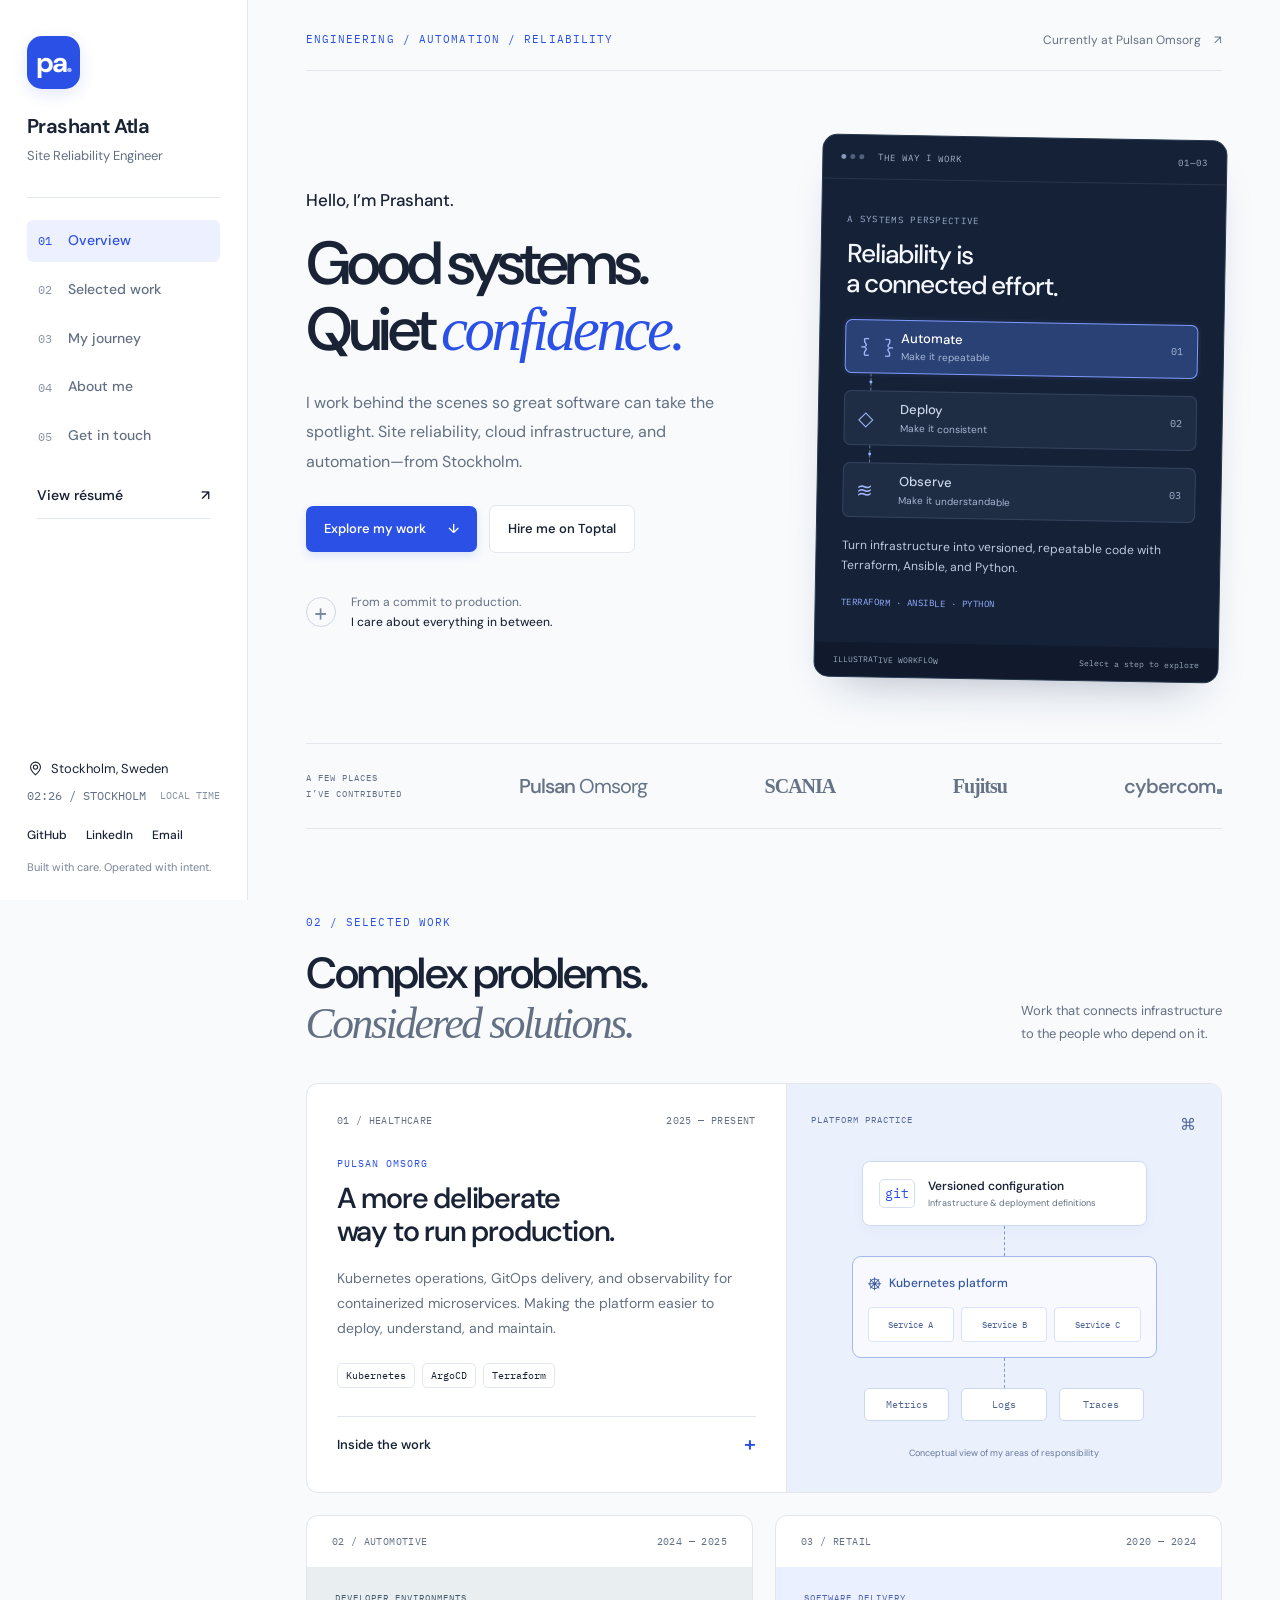
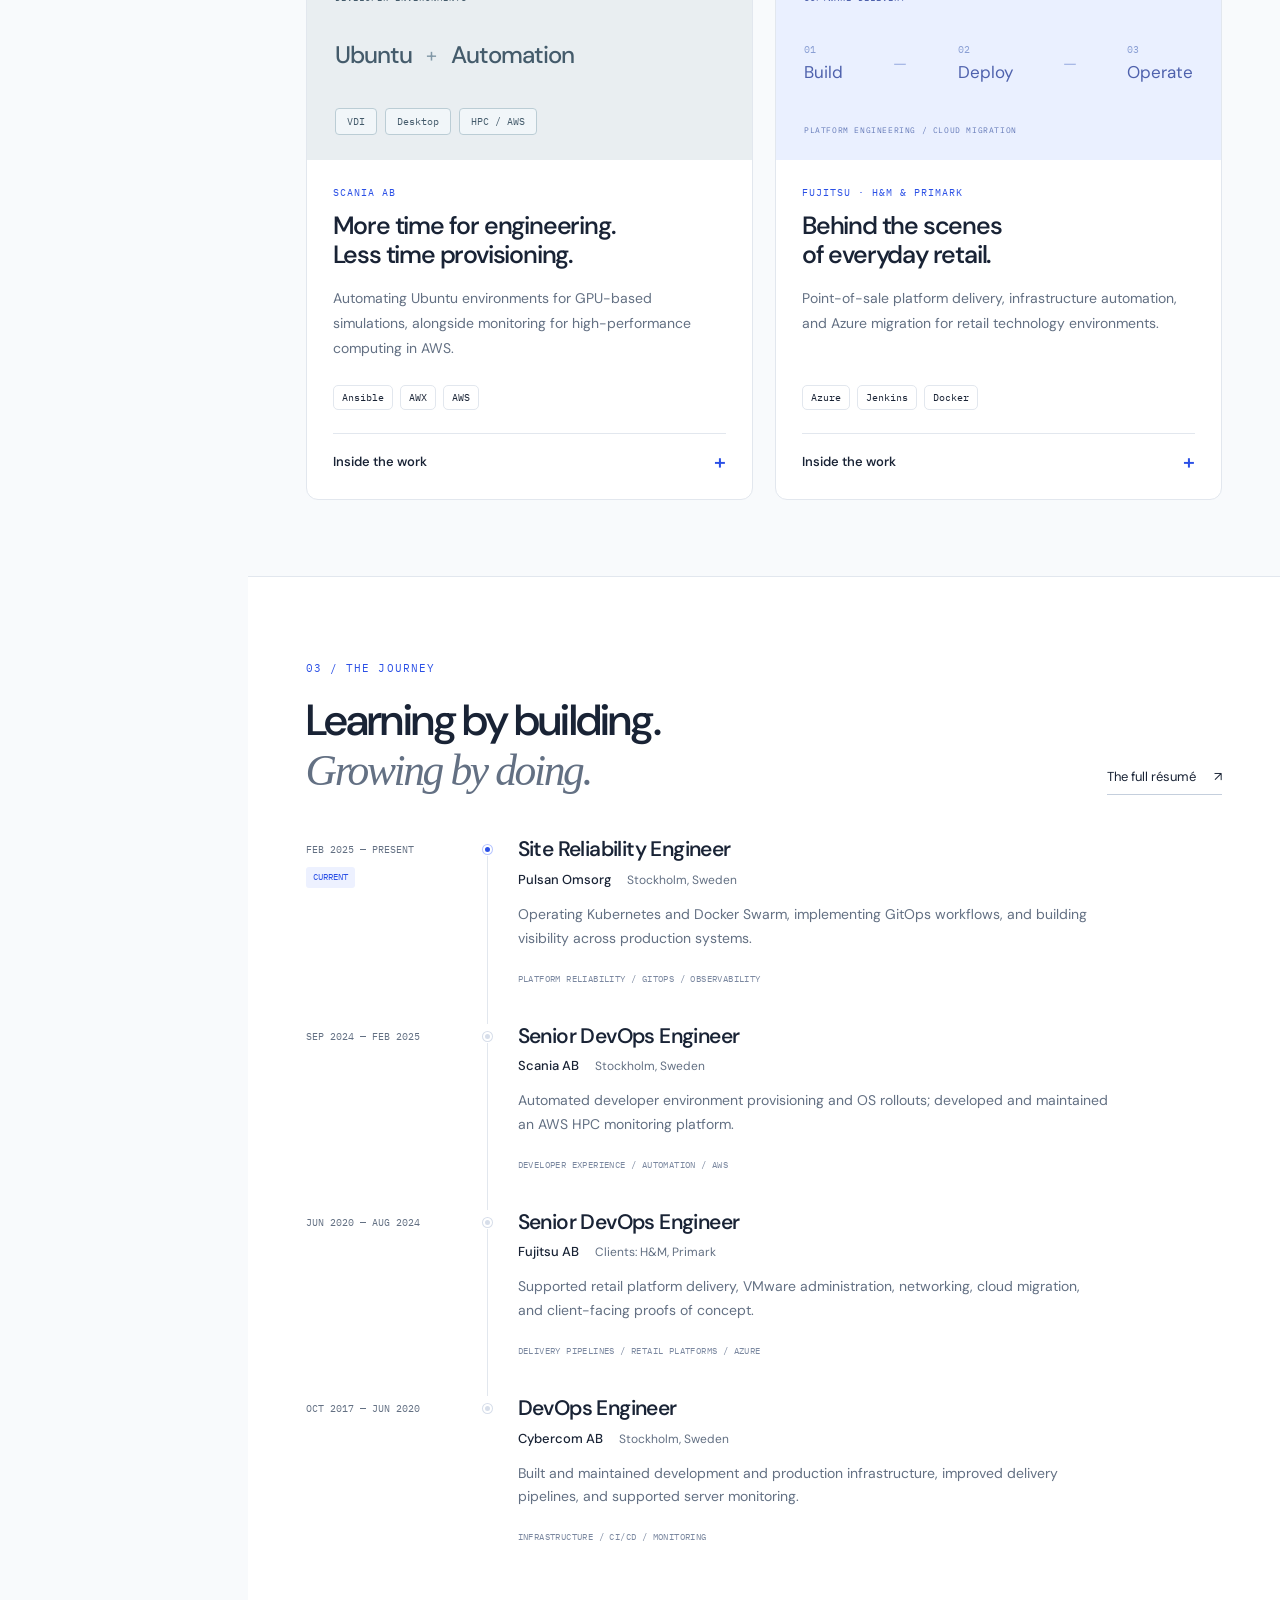
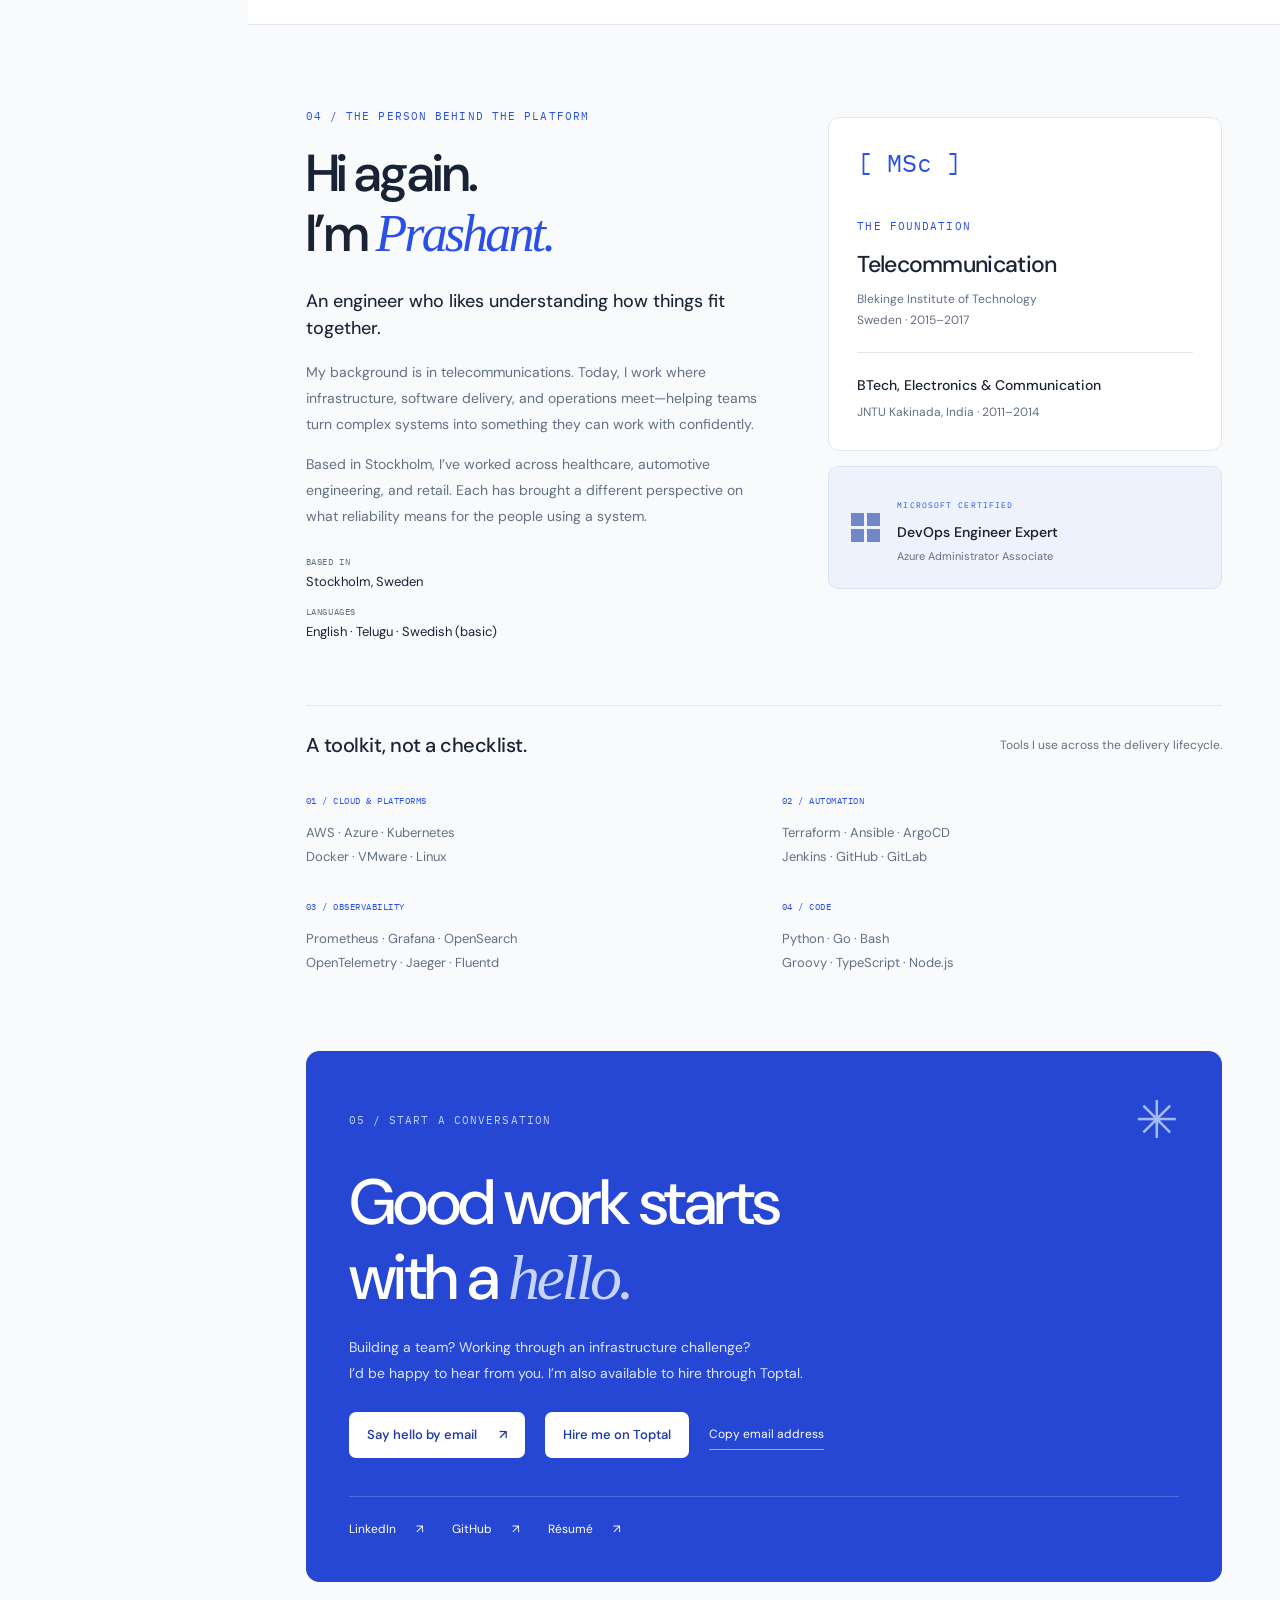
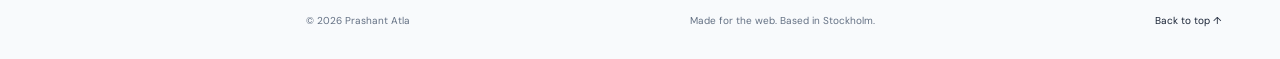
==== commit 7e0af560: "fix the link in website" ====
--- a/index.html
+++ b/index.html
@@ -20,7 +20,7 @@
 <main id="main">
  <section class="hero page-section" id="home">
   <div class="hero-top"><span class="eyebrow">ENGINEERING / AUTOMATION / RELIABILITY</span><a class="current-role" href="#journey">Currently at Pulsan Omsorg <span aria-hidden="true">↗</span></a></div>
-  <div class="hero-grid"><div class="hero-copy"><p class="hello">Hello, I’m Prashant.</p><h1>Good systems.<br>Quiet <em>confidence.</em></h1><p class="hero-description">I work behind the scenes so great software can take the spotlight. Site reliability, cloud infrastructure, and automation—from Stockholm.</p><div class="hero-actions"><a class="button button-primary" href="#work">Explore my work <span aria-hidden="true">↓</span></a><a class="button button-plain" href="#contact">Let’s talk</a></div><div class="hero-footnote"><span class="small-cross" aria-hidden="true">+</span><p>From a commit to production.<br><strong>I care about everything in between.</strong></p></div></div>
+  <div class="hero-grid"><div class="hero-copy"><p class="hello">Hello, I’m Prashant.</p><h1>Good systems.<br>Quiet <em>confidence.</em></h1><p class="hero-description">I work behind the scenes so great software can take the spotlight. Site reliability, cloud infrastructure, and automation—from Stockholm.</p><div class="hero-actions"><a class="button button-primary" href="#work">Explore my work <span aria-hidden="true">↓</span></a><a class="button button-plain" href="https://www.toptal.com/resume/prashant-atla" target="_blank" rel="noopener noreferrer">Hire me on Toptal</a></div><div class="hero-footnote"><span class="small-cross" aria-hidden="true">+</span><p>From a commit to production.<br><strong>I care about everything in between.</strong></p></div></div>
   <div class="system-panel" aria-label="Interactive engineering workflow">
    <div class="panel-header"><span class="window-dots" aria-hidden="true"><i></i><i></i><i></i></span><span>THE WAY I WORK</span><span class="panel-code">01—03</span></div>
    <div class="panel-intro"><span class="mono">A SYSTEMS PERSPECTIVE</span><h2>Reliability is<br>a connected effort.</h2></div>
@@ -41,7 +41,7 @@
  <article class="job"><div class="job-date">OCT 2017 — JUN 2020</div><div class="timeline-dot"></div><div class="job-info"><h3>DevOps Engineer</h3><p class="job-company">Cybercom AB <span>Stockholm, Sweden</span></p><p>Built and maintained development and production infrastructure, improved delivery pipelines, and supported server monitoring.</p><span class="job-focus">INFRASTRUCTURE / CI/CD / MONITORING</span></div></article></div></section>
  <section class="about page-section" id="about"><div class="about-grid"><div class="about-copy"><span class="eyebrow">04 / THE PERSON BEHIND THE PLATFORM</span><h2>Hi again.<br>I’m <em>Prashant.</em></h2><p class="about-lead">An engineer who likes understanding how things fit together.</p><p>My background is in telecommunications. Today, I work where infrastructure, software delivery, and operations meet—helping teams turn complex systems into something they can work with confidently.</p><p>Based in Stockholm, I’ve worked across healthcare, automotive engineering, and retail. Each has brought a different perspective on what reliability means for the people using a system.</p><div class="personal-facts"><span>BASED IN<strong>Stockholm, Sweden</strong></span><span>LANGUAGES<strong>English · Telugu · Swedish (basic)</strong></span></div></div><div class="about-cards"><div class="qualification-card"><span class="card-mark" aria-hidden="true">[ MSc ]</span><span class="eyebrow">THE FOUNDATION</span><h3>Telecommunication</h3><p>Blekinge Institute of Technology<br>Sweden · 2015–2017</p><div class="qualification-divider"></div><h4>BTech, Electronics & Communication</h4><p>JNTU Kakinada, India · 2011–2014</p></div><div class="certification-card"><span class="microsoft-mark" aria-hidden="true"><i></i><i></i><i></i><i></i></span><div><span class="eyebrow">MICROSOFT CERTIFIED</span><h4>DevOps Engineer Expert</h4><p>Azure Administrator Associate</p></div></div></div></div>
  <div class="toolkit"><div class="toolkit-heading"><h3>A toolkit, not a checklist.</h3><p>Tools I use across the delivery lifecycle.</p></div><div class="toolkit-grid"><div><span>01 / CLOUD & PLATFORMS</span><p>AWS · Azure · Kubernetes<br>Docker · VMware · Linux</p></div><div><span>02 / AUTOMATION</span><p>Terraform · Ansible · ArgoCD<br>Jenkins · GitHub · GitLab</p></div><div><span>03 / OBSERVABILITY</span><p>Prometheus · Grafana · OpenSearch<br>OpenTelemetry · Jaeger · Fluentd</p></div><div><span>04 / CODE</span><p>Python · Go · Bash<br>Groovy · TypeScript · Node.js</p></div></div></div></section>
- <section class="contact page-section" id="contact"><div class="contact-top"><span class="eyebrow">05 / START A CONVERSATION</span><span class="contact-asterisk" aria-hidden="true">✳</span></div><h2>Good work starts<br>with a <em>hello.</em></h2><p>Building a team? Working through an infrastructure challenge?<br>I’d be happy to hear from you.</p><div class="contact-actions"><a class="button button-light" href="mailto:prashantatla@gmail.com">Say hello by email <span aria-hidden="true">↗</span></a><button class="copy-email" id="copy-email">Copy email address</button><span class="copy-status" id="copy-status" role="status"></span></div><div class="contact-links"><a href="https://www.linkedin.com/in/prashantatla/" target="_blank" rel="noopener noreferrer">LinkedIn <span aria-hidden="true">↗</span></a><a href="https://github.com/Prashant-Atla" target="_blank" rel="noopener noreferrer">GitHub <span aria-hidden="true">↗</span></a><a href="resume.html">Résumé <span aria-hidden="true">↗</span></a></div></section>
+ <section class="contact page-section" id="contact"><div class="contact-top"><span class="eyebrow">05 / START A CONVERSATION</span><span class="contact-asterisk" aria-hidden="true">✳</span></div><h2>Good work starts<br>with a <em>hello.</em></h2><p>Building a team? Working through an infrastructure challenge?<br>I’d be happy to hear from you. I’m also available to hire through Toptal.</p><div class="contact-actions"><a class="button button-light" href="mailto:prashantatla@gmail.com">Say hello by email <span aria-hidden="true">↗</span></a><a class="button button-light" href="https://www.toptal.com/resume/prashant-atla" target="_blank" rel="noopener noreferrer">Hire me on Toptal</a><button class="copy-email" id="copy-email">Copy email address</button><span class="copy-status" id="copy-status" role="status"></span></div><div class="contact-links"><a href="https://www.linkedin.com/in/prashantatla/" target="_blank" rel="noopener noreferrer">LinkedIn <span aria-hidden="true">↗</span></a><a href="https://github.com/Prashant-Atla" target="_blank" rel="noopener noreferrer">GitHub <span aria-hidden="true">↗</span></a><a href="resume.html">Résumé <span aria-hidden="true">↗</span></a></div></section>
  <footer><span>© <span id="year">2026</span> Prashant Atla</span><span>Made for the web. Based in Stockholm.</span><a href="#home">Back to top ↑</a></footer>
 </main>
 <dialog id="story-dialog" aria-labelledby="story-title"><div class="dialog-top"><span class="eyebrow" id="story-company"></span><button id="close-story" aria-label="Close project story">×</button></div><h2 id="story-title"></h2><div id="story-content"></div><div class="dialog-bottom"><a href="mailto:prashantatla@gmail.com">Talk to me about this work</a><span>PROFESSIONAL EXPERIENCE</span></div></dialog>
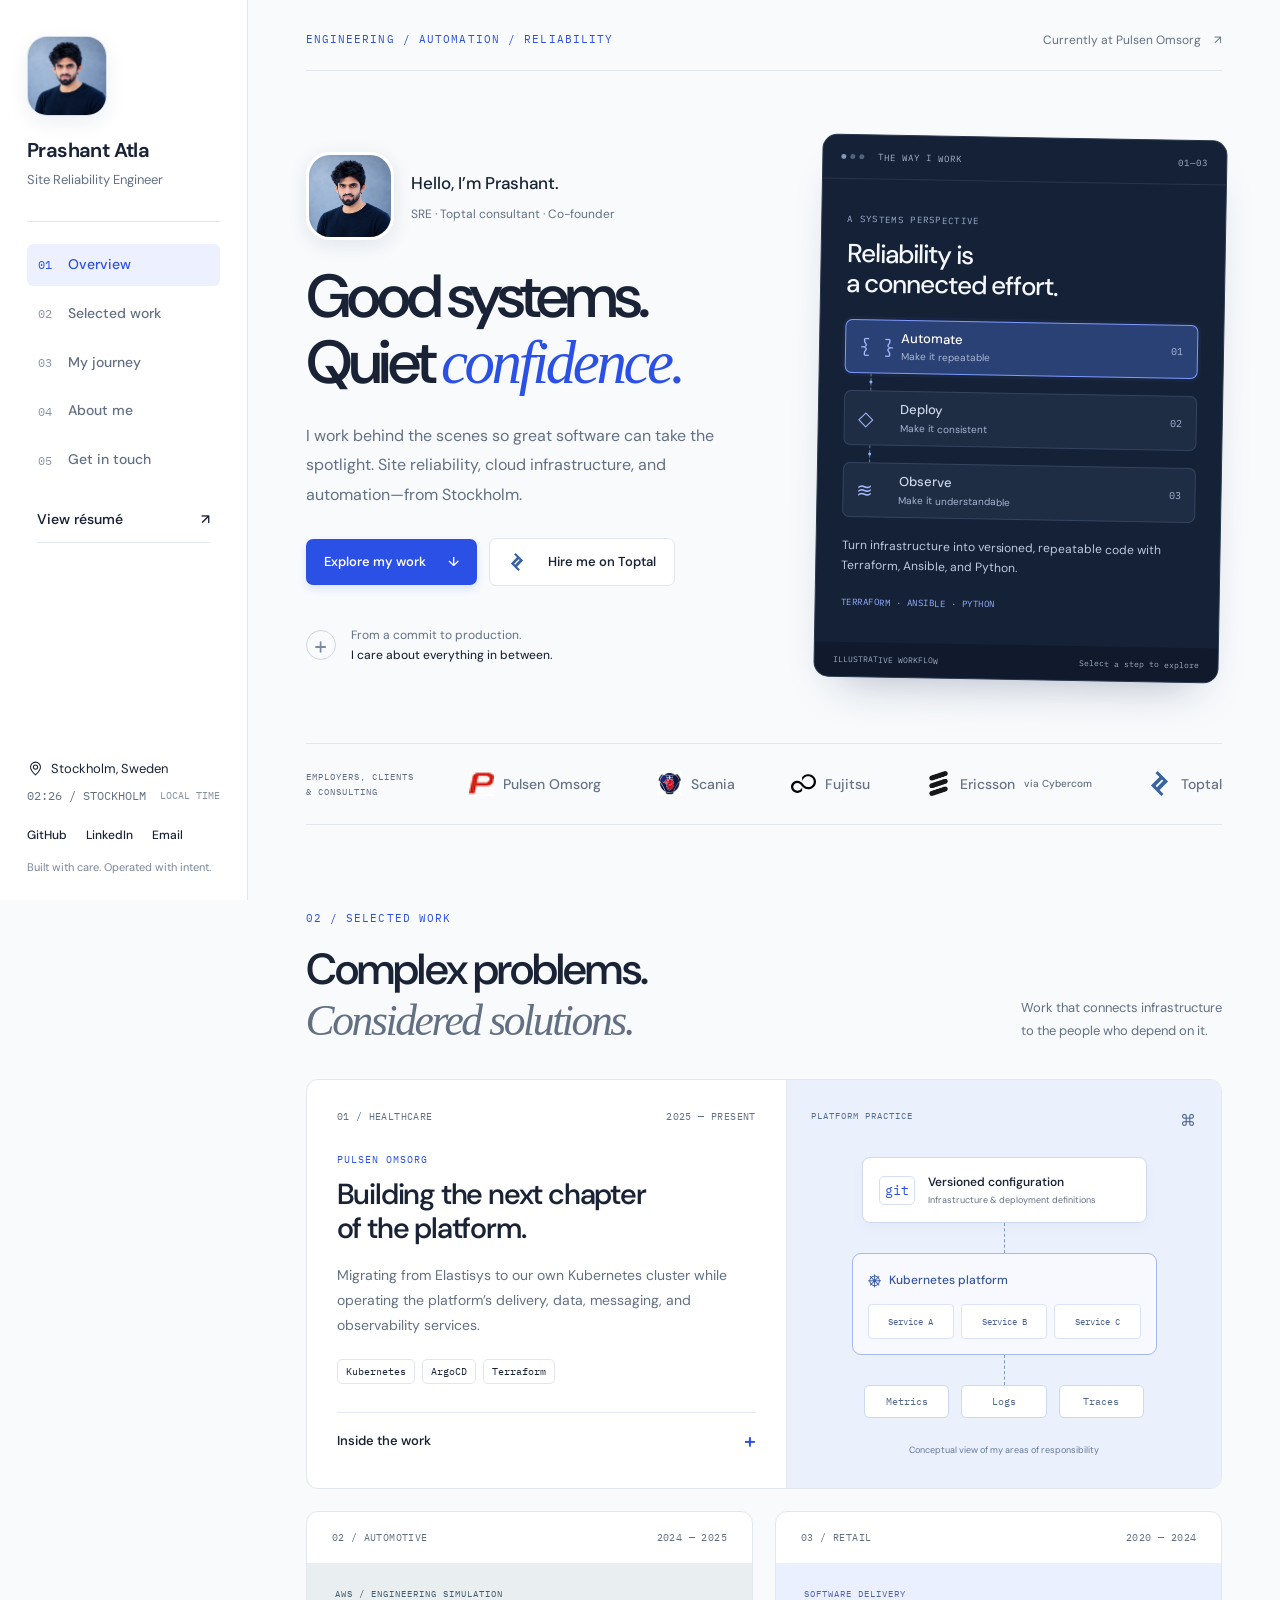
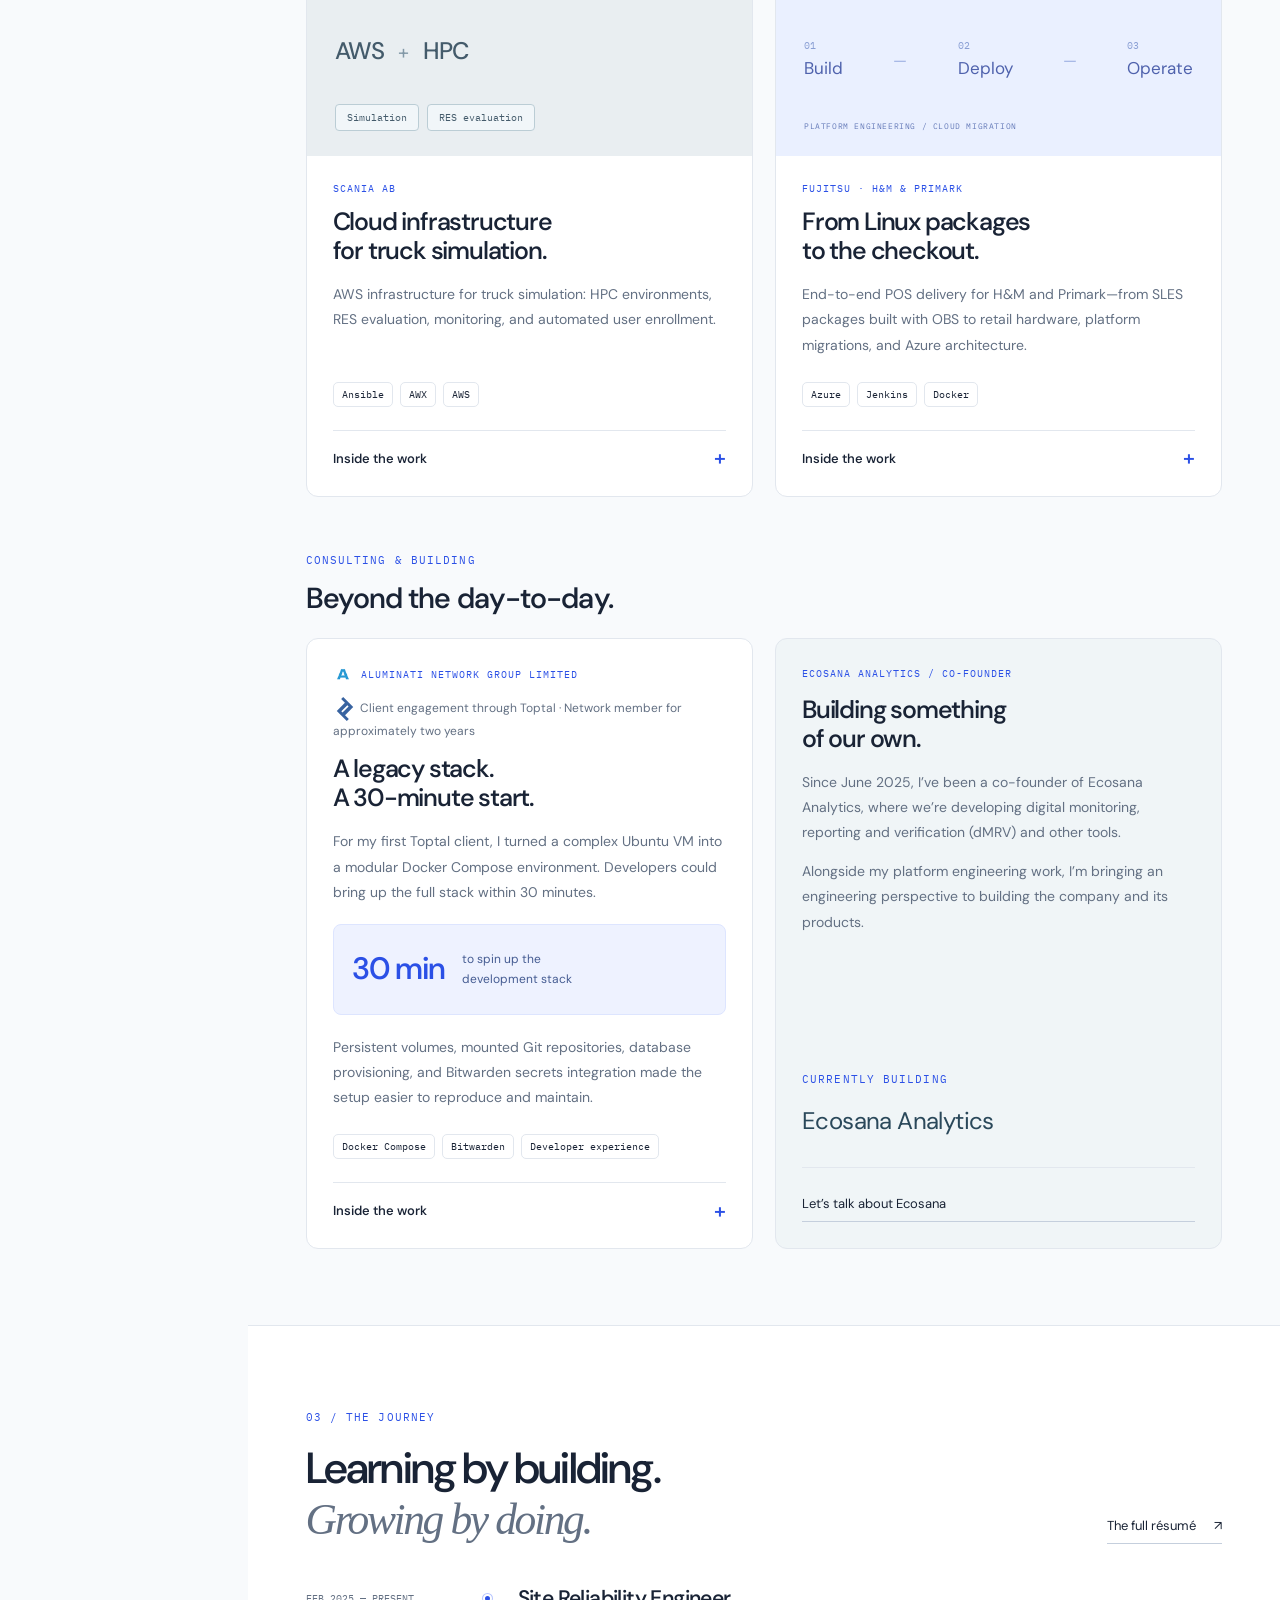
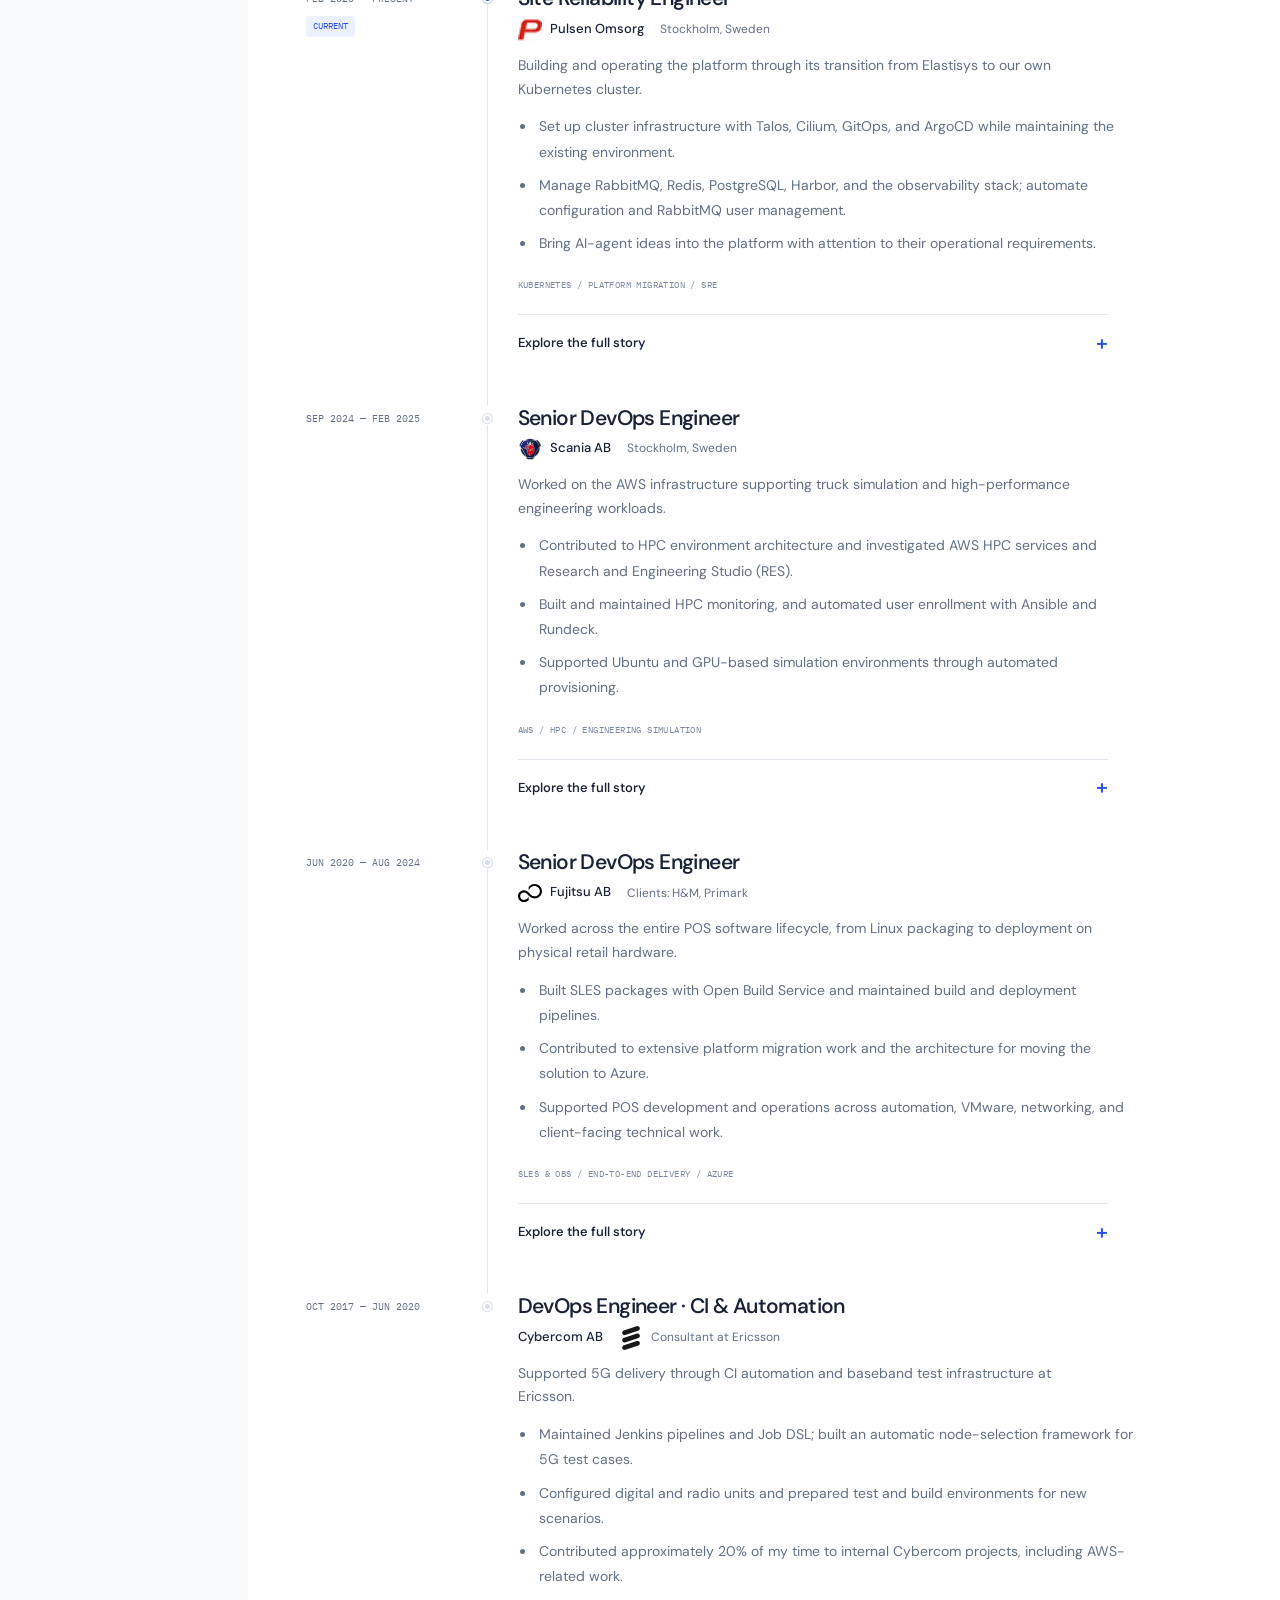
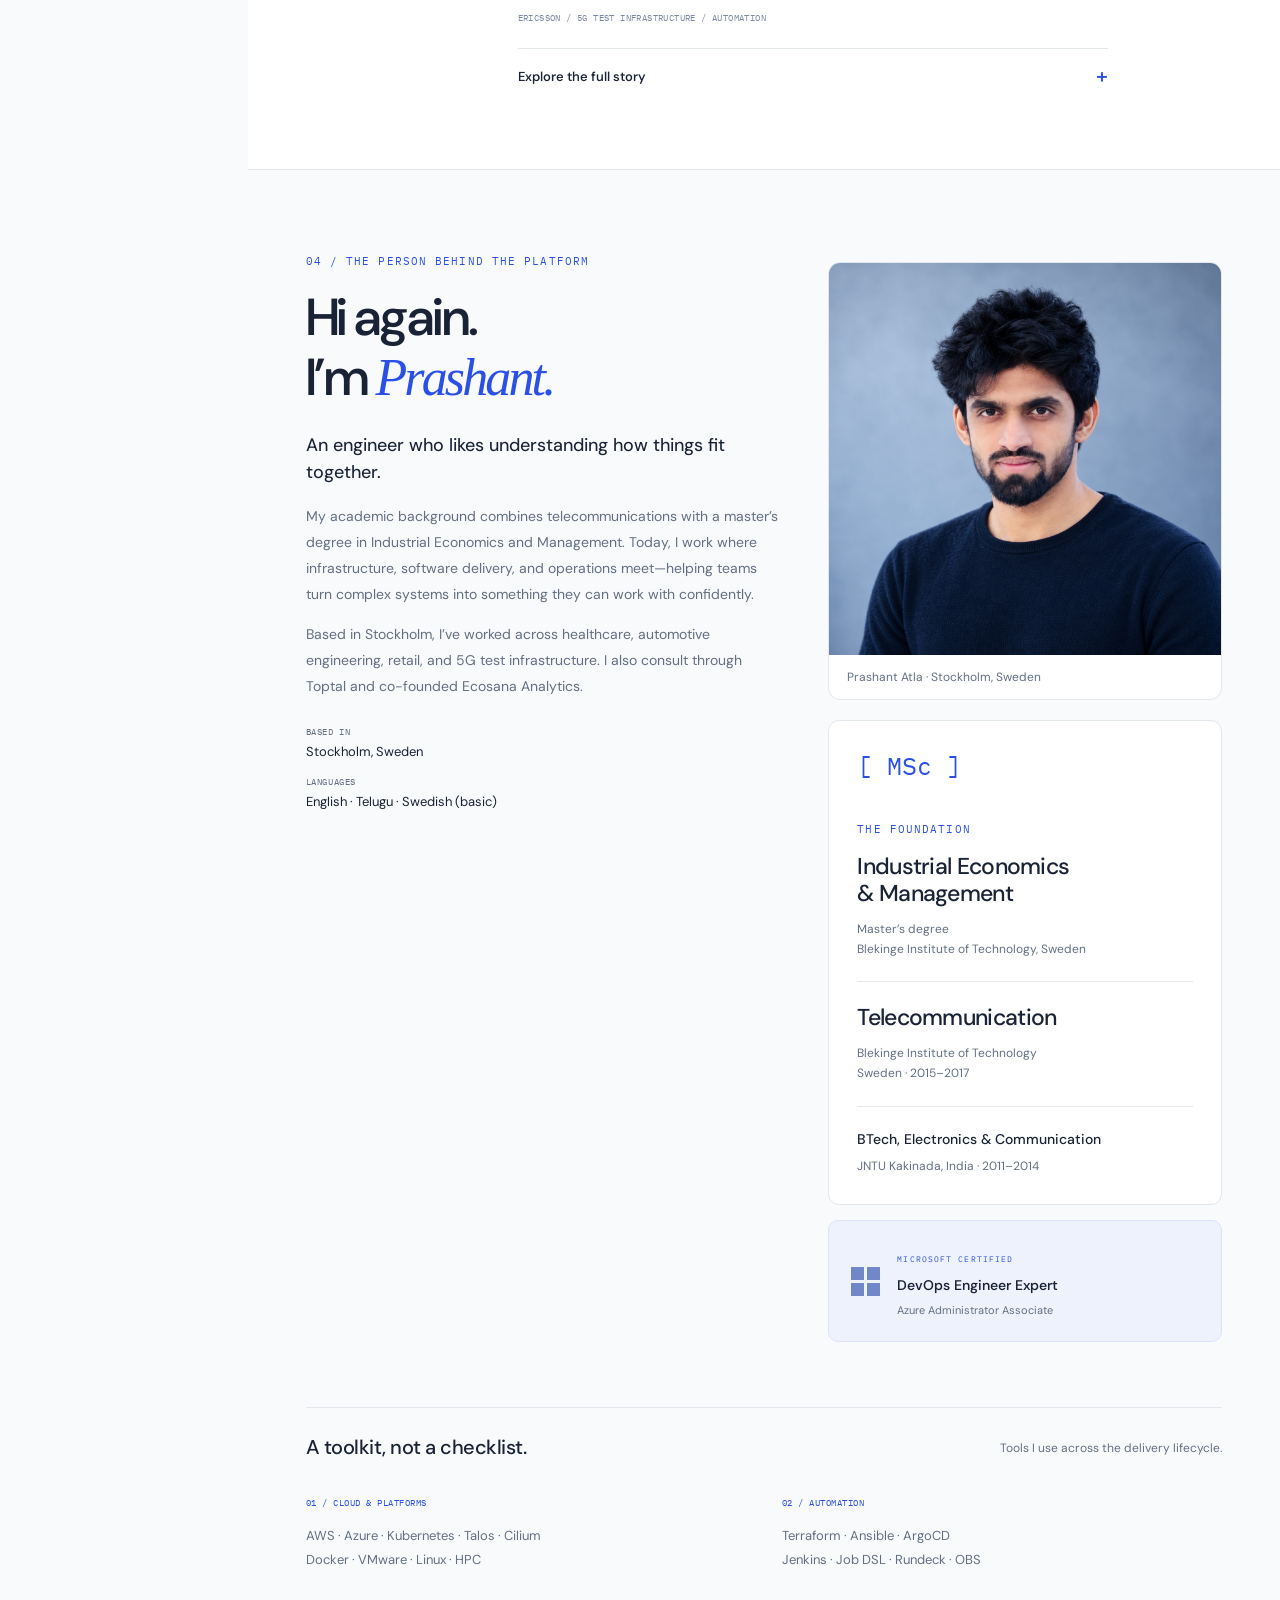
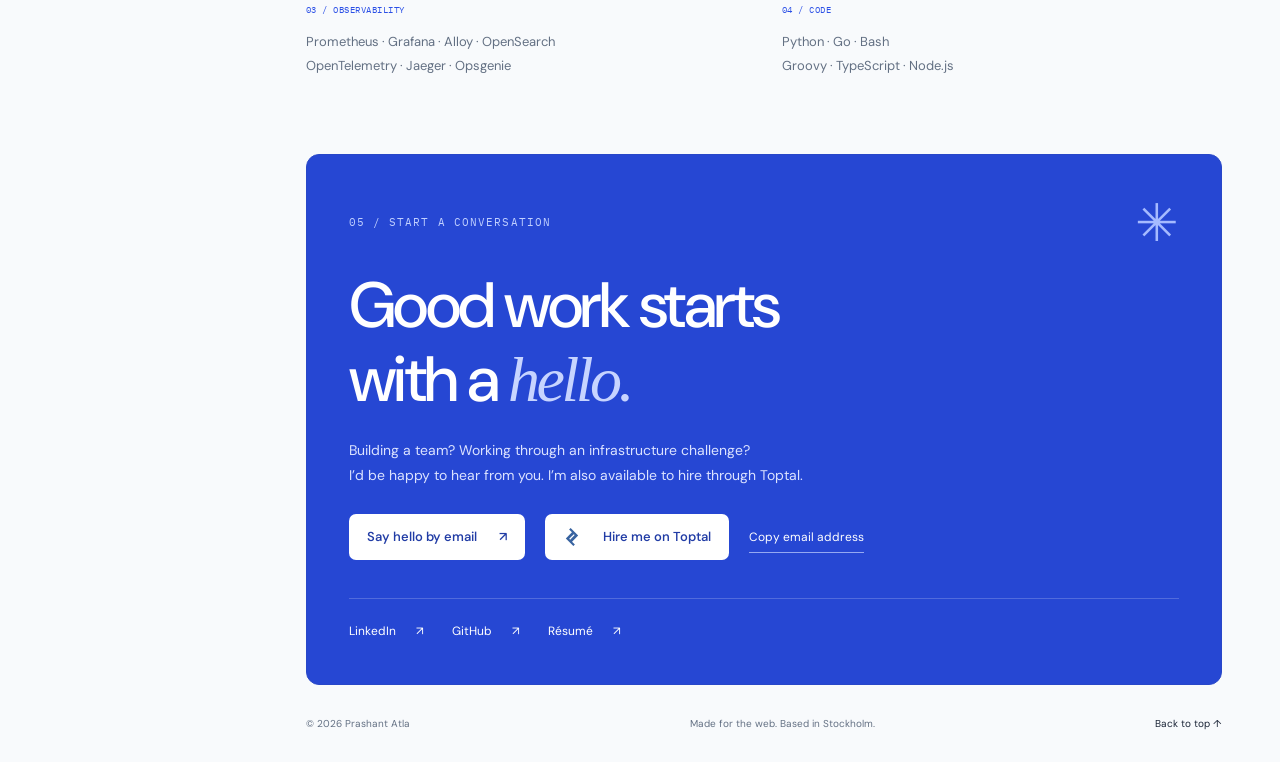
==== commit 523d0a57: "minor fixes" ====
--- a/index.html
+++ b/index.html
@@ -11,7 +11,7 @@
 <body>
 <a class="skip-link" href="#main">Skip to content</a>
 <aside class="sidebar">
- <a class="identity" href="#home" aria-label="Prashant Atla home"><span class="monogram">pa<span>.</span></span><span class="identity-name">Prashant Atla<span>Site Reliability Engineer</span></span></a>
+ <a class="identity" href="#home" aria-label="Prashant Atla home"><img class="profile-avatar" src="assets/prashant-professional.png" alt="Prashant Atla" width="80" height="80"><span class="identity-name">Prashant Atla<span>Site Reliability Engineer</span></span></a>
  <div class="side-rule"></div>
  <nav aria-label="Main navigation"><a class="nav-link active" href="#home" aria-current="location"><span>01</span>Overview</a><a class="nav-link" href="#work"><span>02</span>Selected work</a><a class="nav-link" href="#journey"><span>03</span>My journey</a><a class="nav-link" href="#about"><span>04</span>About me</a><a class="nav-link" href="#contact"><span>05</span>Get in touch</a></nav>
  <a class="resume-link" href="resume.html">View résumé <span aria-hidden="true">↗</span></a>
@@ -19,29 +19,26 @@
 </aside>
 <main id="main">
  <section class="hero page-section" id="home">
-  <div class="hero-top"><span class="eyebrow">ENGINEERING / AUTOMATION / RELIABILITY</span><a class="current-role" href="#journey">Currently at Pulsan Omsorg <span aria-hidden="true">↗</span></a></div>
-  <div class="hero-grid"><div class="hero-copy"><p class="hello">Hello, I’m Prashant.</p><h1>Good systems.<br>Quiet <em>confidence.</em></h1><p class="hero-description">I work behind the scenes so great software can take the spotlight. Site reliability, cloud infrastructure, and automation—from Stockholm.</p><div class="hero-actions"><a class="button button-primary" href="#work">Explore my work <span aria-hidden="true">↓</span></a><a class="button button-plain" href="https://www.toptal.com/resume/prashant-atla" target="_blank" rel="noopener noreferrer">Hire me on Toptal</a></div><div class="hero-footnote"><span class="small-cross" aria-hidden="true">+</span><p>From a commit to production.<br><strong>I care about everything in between.</strong></p></div></div>
+  <div class="hero-top"><span class="eyebrow">ENGINEERING / AUTOMATION / RELIABILITY</span><a class="current-role" href="#journey">Currently at Pulsen Omsorg <span aria-hidden="true">↗</span></a></div>
+  <div class="hero-grid"><div class="hero-copy"><div class="hero-person"><img src="assets/prashant-professional.png" alt="Portrait of Prashant Atla" width="88" height="88"><div><p class="hello">Hello, I’m Prashant.</p><span>SRE · Toptal consultant · Co-founder</span></div></div><h1>Good systems.<br>Quiet <em>confidence.</em></h1><p class="hero-description">I work behind the scenes so great software can take the spotlight. Site reliability, cloud infrastructure, and automation—from Stockholm.</p><div class="hero-actions"><a class="button button-primary" href="#work">Explore my work <span aria-hidden="true">↓</span></a><a class="button button-plain" href="https://www.toptal.com/resume/prashant-atla" target="_blank" rel="noopener noreferrer"><img class="brand-icon" src="assets/toptal.svg" alt="" width="24" height="24">Hire me on Toptal</a></div><div class="hero-footnote"><span class="small-cross" aria-hidden="true">+</span><p>From a commit to production.<br><strong>I care about everything in between.</strong></p></div></div>
   <div class="system-panel" aria-label="Interactive engineering workflow">
    <div class="panel-header"><span class="window-dots" aria-hidden="true"><i></i><i></i><i></i></span><span>THE WAY I WORK</span><span class="panel-code">01—03</span></div>
    <div class="panel-intro"><span class="mono">A SYSTEMS PERSPECTIVE</span><h2>Reliability is<br>a connected effort.</h2></div>
    <div class="pipeline" aria-label="Explore the workflow"><button class="pipeline-node selected" data-stage="0" aria-pressed="true"><span class="node-icon" aria-hidden="true">{ }</span><span>Automate<small>Make it repeatable</small></span><span class="node-number">01</span></button><div class="pipeline-connector" aria-hidden="true"><span></span></div><button class="pipeline-node" data-stage="1" aria-pressed="false"><span class="node-icon" aria-hidden="true">◇</span><span>Deploy<small>Make it consistent</small></span><span class="node-number">02</span></button><div class="pipeline-connector" aria-hidden="true"><span></span></div><button class="pipeline-node" data-stage="2" aria-pressed="false"><span class="node-icon" aria-hidden="true">≋</span><span>Observe<small>Make it understandable</small></span><span class="node-number">03</span></button></div>
    <div class="stage-detail" aria-live="polite" aria-atomic="true"><p id="stage-description">Turn infrastructure into versioned, repeatable code with Terraform, Ansible, and Python.</p><span id="stage-tools">TERRAFORM · ANSIBLE · PYTHON</span></div><div class="panel-footer"><span>ILLUSTRATIVE WORKFLOW</span><span>Select a step to explore</span></div>
   </div></div>
-  <div class="experience-strip"><span class="strip-label">A FEW PLACES<br>I’VE CONTRIBUTED</span><span>Pulsan <b>Omsorg</b></span><span class="scania">SCANIA</span><span class="fujitsu">Fujitsu</span><span class="cybercom">cybercom<span class="brand-square" aria-hidden="true"></span></span></div>
+  <div class="experience-strip"><span class="strip-label">EMPLOYERS, CLIENTS<br>&amp; CONSULTING</span><span class="company-brand"><img class="brand-icon" src="assets/pulsen.jpg" alt="" width="24" height="24">Pulsen Omsorg</span><span class="company-brand"><img class="brand-icon" src="assets/scania.png" alt="" width="24" height="24">Scania</span><span class="company-brand"><img class="brand-icon" src="assets/fujitsu.svg" alt="" width="24" height="24">Fujitsu</span><span class="company-brand"><img class="brand-icon" src="assets/ericsson.png" alt="" width="24" height="24">Ericsson <small>via Cybercom</small></span><span class="company-brand"><img class="brand-icon" src="assets/toptal.svg" alt="" width="24" height="24">Toptal</span></div>
  </section>
  <section class="work page-section" id="work"><div class="section-heading"><div><span class="eyebrow">02 / SELECTED WORK</span><h2>Complex problems.<br><em>Considered solutions.</em></h2></div><p>Work that connects infrastructure<br>to the people who depend on it.</p></div>
-  <article class="featured-project"><div class="project-copy"><div class="project-kicker"><span>01 / HEALTHCARE</span><span>2025 — PRESENT</span></div><p class="company-name">PULSAN OMSORG</p><h3>A more deliberate<br>way to run production.</h3><p>Kubernetes operations, GitOps delivery, and observability for containerized microservices. Making the platform easier to deploy, understand, and maintain.</p><div class="tags"><span>Kubernetes</span><span>ArgoCD</span><span>Terraform</span></div><button class="story-button" data-story="pulsan">Inside the work <span aria-hidden="true">+</span></button></div><div class="architecture"><div class="diagram-title"><span>PLATFORM PRACTICE</span><span aria-hidden="true">⌘</span></div><div class="diagram-source"><span class="diagram-icon">git</span><div><strong>Versioned configuration</strong><small>Infrastructure & deployment definitions</small></div></div><div class="diagram-line" aria-hidden="true"></div><div class="diagram-cluster"><div class="cluster-heading"><span class="cluster-symbol" aria-hidden="true">⎈</span><span>Kubernetes platform</span></div><div class="service-nodes"><span>Service A</span><span>Service B</span><span>Service C</span></div></div><div class="diagram-line" aria-hidden="true"></div><div class="telemetry"><span>Metrics</span><span>Logs</span><span>Traces</span></div><p class="diagram-caption">Conceptual view of my areas of responsibility</p></div></article>
-  <div class="project-pair"><article class="compact-project"><div class="project-kicker"><span>02 / AUTOMOTIVE</span><span>2024 — 2025</span></div><div class="project-graphic compute-graphic" aria-hidden="true"><span class="graphic-caption">DEVELOPER ENVIRONMENTS</span><div class="compute-row"><span>Ubuntu</span><i>+</i><span>Automation</span></div><div class="compute-bottom"><span>VDI</span><span>Desktop</span><span>HPC / AWS</span></div></div><div class="compact-body"><p class="company-name">SCANIA AB</p><h3>More time for engineering.<br>Less time provisioning.</h3><p>Automating Ubuntu environments for GPU-based simulations, alongside monitoring for high-performance computing in AWS.</p><div class="tags"><span>Ansible</span><span>AWX</span><span>AWS</span></div><button class="story-button" data-story="scania">Inside the work <span aria-hidden="true">+</span></button></div></article>
-  <article class="compact-project"><div class="project-kicker"><span>03 / RETAIL</span><span>2020 — 2024</span></div><div class="project-graphic delivery-graphic" aria-hidden="true"><span class="graphic-caption">SOFTWARE DELIVERY</span><div class="delivery-steps"><span><b>01</b>Build</span><i>—</i><span><b>02</b>Deploy</span><i>—</i><span><b>03</b>Operate</span></div><div class="delivery-caption">PLATFORM ENGINEERING / CLOUD MIGRATION</div></div><div class="compact-body"><p class="company-name">FUJITSU · H&M & PRIMARK</p><h3>Behind the scenes<br>of everyday retail.</h3><p>Point-of-sale platform delivery, infrastructure automation, and Azure migration for retail technology environments.</p><div class="tags"><span>Azure</span><span>Jenkins</span><span>Docker</span></div><button class="story-button" data-story="fujitsu">Inside the work <span aria-hidden="true">+</span></button></div></article></div>
+  <article class="featured-project"><div class="project-copy"><div class="project-kicker"><span>01 / HEALTHCARE</span><span>2025 — PRESENT</span></div><p class="company-name">PULSEN OMSORG</p><h3>Building the next chapter<br>of the platform.</h3><p>Migrating from Elastisys to our own Kubernetes cluster while operating the platform’s delivery, data, messaging, and observability services.</p><div class="tags"><span>Kubernetes</span><span>ArgoCD</span><span>Terraform</span></div><button class="story-button" data-story="pulsan">Inside the work <span aria-hidden="true">+</span></button></div><div class="architecture"><div class="diagram-title"><span>PLATFORM PRACTICE</span><span aria-hidden="true">⌘</span></div><div class="diagram-source"><span class="diagram-icon">git</span><div><strong>Versioned configuration</strong><small>Infrastructure & deployment definitions</small></div></div><div class="diagram-line" aria-hidden="true"></div><div class="diagram-cluster"><div class="cluster-heading"><span class="cluster-symbol" aria-hidden="true">⎈</span><span>Kubernetes platform</span></div><div class="service-nodes"><span>Service A</span><span>Service B</span><span>Service C</span></div></div><div class="diagram-line" aria-hidden="true"></div><div class="telemetry"><span>Metrics</span><span>Logs</span><span>Traces</span></div><p class="diagram-caption">Conceptual view of my areas of responsibility</p></div></article>
+  <div class="project-pair"><article class="compact-project"><div class="project-kicker"><span>02 / AUTOMOTIVE</span><span>2024 — 2025</span></div><div class="project-graphic compute-graphic" aria-hidden="true"><span class="graphic-caption">AWS / ENGINEERING SIMULATION</span><div class="compute-row"><span>AWS</span><i>+</i><span>HPC</span></div><div class="compute-bottom"><span>Simulation</span><span>RES evaluation</span></div></div><div class="compact-body"><p class="company-name">SCANIA AB</p><h3>Cloud infrastructure<br>for truck simulation.</h3><p>AWS infrastructure for truck simulation: HPC environments, RES evaluation, monitoring, and automated user enrollment.</p><div class="tags"><span>Ansible</span><span>AWX</span><span>AWS</span></div><button class="story-button" data-story="scania">Inside the work <span aria-hidden="true">+</span></button></div></article>
+  <article class="compact-project"><div class="project-kicker"><span>03 / RETAIL</span><span>2020 — 2024</span></div><div class="project-graphic delivery-graphic" aria-hidden="true"><span class="graphic-caption">SOFTWARE DELIVERY</span><div class="delivery-steps"><span><b>01</b>Build</span><i>—</i><span><b>02</b>Deploy</span><i>—</i><span><b>03</b>Operate</span></div><div class="delivery-caption">PLATFORM ENGINEERING / CLOUD MIGRATION</div></div><div class="compact-body"><p class="company-name">FUJITSU · H&M & PRIMARK</p><h3>From Linux packages<br>to the checkout.</h3><p>End-to-end POS delivery for H&M and Primark—from SLES packages built with OBS to retail hardware, platform migrations, and Azure architecture.</p><div class="tags"><span>Azure</span><span>Jenkins</span><span>Docker</span></div><button class="story-button" data-story="fujitsu">Inside the work <span aria-hidden="true">+</span></button></div></article></div>
+ <div class="independent-heading"><span class="eyebrow">CONSULTING & BUILDING</span><h3>Beyond the day-to-day.</h3></div><div class="project-pair independent-work"><article class="compact-project"><div class="compact-body"><p class="company-name"><img class="brand-icon" src="assets/aluminati.png" alt="" width="24" height="24">ALUMINATI NETWORK GROUP LIMITED</p><p class="toptal-tenure"><img class="brand-icon" src="assets/toptal.svg" alt="" width="24" height="24"> Client engagement through Toptal · Network member for approximately two years</p><h3>A legacy stack.<br>A 30-minute start.</h3><p>For my first Toptal client, I turned a complex Ubuntu VM into a modular Docker Compose environment. Developers could bring up the full stack within 30 minutes.</p><div class="result-callout"><strong>30 min</strong><span>to spin up the development stack</span></div><p>Persistent volumes, mounted Git repositories, database provisioning, and Bitwarden secrets integration made the setup easier to reproduce and maintain.</p><div class="tags"><span>Docker Compose</span><span>Bitwarden</span><span>Developer experience</span></div><button class="story-button" data-story="aluminati">Inside the work <span aria-hidden="true">+</span></button></div></article><article class="compact-project founder-card"><div class="compact-body"><p class="company-name">ECOSANA ANALYTICS / CO-FOUNDER</p><h3>Building something<br>of our own.</h3><p>Since June 2025, I’ve been a co-founder of Ecosana Analytics, where we’re developing digital monitoring, reporting and verification (dMRV) and other tools.</p><p>Alongside my platform engineering work, I’m bringing an engineering perspective to building the company and its products.</p><div class="founder-note"><span class="eyebrow">CURRENTLY BUILDING</span><p>Ecosana Analytics</p></div><a class="inline-link" href="mailto:prashantatla@gmail.com">Let’s talk about Ecosana</a></div></article></div>
  </section>
- <section class="journey page-section" id="journey"><div class="section-heading"><div><span class="eyebrow">03 / THE JOURNEY</span><h2>Learning by building.<br><em>Growing by doing.</em></h2></div><a class="inline-link" href="resume.html">The full résumé <span aria-hidden="true">↗</span></a></div><div class="timeline">
- <article class="job"><div class="job-date">FEB 2025 — PRESENT<span class="current-label">CURRENT</span></div><div class="timeline-dot"></div><div class="job-info"><h3>Site Reliability Engineer</h3><p class="job-company">Pulsan Omsorg <span>Stockholm, Sweden</span></p><p>Operating Kubernetes and Docker Swarm, implementing GitOps workflows, and building visibility across production systems.</p><span class="job-focus">PLATFORM RELIABILITY / GITOPS / OBSERVABILITY</span></div></article>
- <article class="job"><div class="job-date">SEP 2024 — FEB 2025</div><div class="timeline-dot"></div><div class="job-info"><h3>Senior DevOps Engineer</h3><p class="job-company">Scania AB <span>Stockholm, Sweden</span></p><p>Automated developer environment provisioning and OS rollouts; developed and maintained an AWS HPC monitoring platform.</p><span class="job-focus">DEVELOPER EXPERIENCE / AUTOMATION / AWS</span></div></article>
- <article class="job"><div class="job-date">JUN 2020 — AUG 2024</div><div class="timeline-dot"></div><div class="job-info"><h3>Senior DevOps Engineer</h3><p class="job-company">Fujitsu AB <span>Clients: H&M, Primark</span></p><p>Supported retail platform delivery, VMware administration, networking, cloud migration, and client-facing proofs of concept.</p><span class="job-focus">DELIVERY PIPELINES / RETAIL PLATFORMS / AZURE</span></div></article>
- <article class="job"><div class="job-date">OCT 2017 — JUN 2020</div><div class="timeline-dot"></div><div class="job-info"><h3>DevOps Engineer</h3><p class="job-company">Cybercom AB <span>Stockholm, Sweden</span></p><p>Built and maintained development and production infrastructure, improved delivery pipelines, and supported server monitoring.</p><span class="job-focus">INFRASTRUCTURE / CI/CD / MONITORING</span></div></article></div></section>
- <section class="about page-section" id="about"><div class="about-grid"><div class="about-copy"><span class="eyebrow">04 / THE PERSON BEHIND THE PLATFORM</span><h2>Hi again.<br>I’m <em>Prashant.</em></h2><p class="about-lead">An engineer who likes understanding how things fit together.</p><p>My background is in telecommunications. Today, I work where infrastructure, software delivery, and operations meet—helping teams turn complex systems into something they can work with confidently.</p><p>Based in Stockholm, I’ve worked across healthcare, automotive engineering, and retail. Each has brought a different perspective on what reliability means for the people using a system.</p><div class="personal-facts"><span>BASED IN<strong>Stockholm, Sweden</strong></span><span>LANGUAGES<strong>English · Telugu · Swedish (basic)</strong></span></div></div><div class="about-cards"><div class="qualification-card"><span class="card-mark" aria-hidden="true">[ MSc ]</span><span class="eyebrow">THE FOUNDATION</span><h3>Telecommunication</h3><p>Blekinge Institute of Technology<br>Sweden · 2015–2017</p><div class="qualification-divider"></div><h4>BTech, Electronics & Communication</h4><p>JNTU Kakinada, India · 2011–2014</p></div><div class="certification-card"><span class="microsoft-mark" aria-hidden="true"><i></i><i></i><i></i><i></i></span><div><span class="eyebrow">MICROSOFT CERTIFIED</span><h4>DevOps Engineer Expert</h4><p>Azure Administrator Associate</p></div></div></div></div>
- <div class="toolkit"><div class="toolkit-heading"><h3>A toolkit, not a checklist.</h3><p>Tools I use across the delivery lifecycle.</p></div><div class="toolkit-grid"><div><span>01 / CLOUD & PLATFORMS</span><p>AWS · Azure · Kubernetes<br>Docker · VMware · Linux</p></div><div><span>02 / AUTOMATION</span><p>Terraform · Ansible · ArgoCD<br>Jenkins · GitHub · GitLab</p></div><div><span>03 / OBSERVABILITY</span><p>Prometheus · Grafana · OpenSearch<br>OpenTelemetry · Jaeger · Fluentd</p></div><div><span>04 / CODE</span><p>Python · Go · Bash<br>Groovy · TypeScript · Node.js</p></div></div></div></section>
- <section class="contact page-section" id="contact"><div class="contact-top"><span class="eyebrow">05 / START A CONVERSATION</span><span class="contact-asterisk" aria-hidden="true">✳</span></div><h2>Good work starts<br>with a <em>hello.</em></h2><p>Building a team? Working through an infrastructure challenge?<br>I’d be happy to hear from you. I’m also available to hire through Toptal.</p><div class="contact-actions"><a class="button button-light" href="mailto:prashantatla@gmail.com">Say hello by email <span aria-hidden="true">↗</span></a><a class="button button-light" href="https://www.toptal.com/resume/prashant-atla" target="_blank" rel="noopener noreferrer">Hire me on Toptal</a><button class="copy-email" id="copy-email">Copy email address</button><span class="copy-status" id="copy-status" role="status"></span></div><div class="contact-links"><a href="https://www.linkedin.com/in/prashantatla/" target="_blank" rel="noopener noreferrer">LinkedIn <span aria-hidden="true">↗</span></a><a href="https://github.com/Prashant-Atla" target="_blank" rel="noopener noreferrer">GitHub <span aria-hidden="true">↗</span></a><a href="resume.html">Résumé <span aria-hidden="true">↗</span></a></div></section>
+ <section class="journey page-section" id="journey"><div class="section-heading"><div><span class="eyebrow">03 / THE JOURNEY</span><h2>Learning by building.<br><em>Growing by doing.</em></h2></div><a class="inline-link" href="resume.html">The full résumé <span aria-hidden="true">↗</span></a></div><div class="timeline"><article class="job"><div class="job-date">FEB 2025 — PRESENT<span class="current-label">CURRENT</span></div><div class="timeline-dot"></div><div class="job-info"><h3>Site Reliability Engineer</h3><p class="job-company"><img class="brand-icon" src="assets/pulsen.jpg" alt="" width="24" height="24">Pulsen Omsorg <span>Stockholm, Sweden</span></p><p>Building and operating the platform through its transition from Elastisys to our own Kubernetes cluster.</p><ul class="job-highlights"><li>Set up cluster infrastructure with Talos, Cilium, GitOps, and ArgoCD while maintaining the existing environment.</li><li>Manage RabbitMQ, Redis, PostgreSQL, Harbor, and the observability stack; automate configuration and RabbitMQ user management.</li><li>Bring AI-agent ideas into the platform with attention to their operational requirements.</li></ul><span class="job-focus">KUBERNETES / PLATFORM MIGRATION / SRE</span><button class="story-button" data-story="pulsan">Explore the full story <span aria-hidden="true">+</span></button></div></article><article class="job"><div class="job-date">SEP 2024 — FEB 2025</div><div class="timeline-dot"></div><div class="job-info"><h3>Senior DevOps Engineer</h3><p class="job-company"><img class="brand-icon" src="assets/scania.png" alt="" width="24" height="24">Scania AB <span>Stockholm, Sweden</span></p><p>Worked on the AWS infrastructure supporting truck simulation and high-performance engineering workloads.</p><ul class="job-highlights"><li>Contributed to HPC environment architecture and investigated AWS HPC services and Research and Engineering Studio (RES).</li><li>Built and maintained HPC monitoring, and automated user enrollment with Ansible and Rundeck.</li><li>Supported Ubuntu and GPU-based simulation environments through automated provisioning.</li></ul><span class="job-focus">AWS / HPC / ENGINEERING SIMULATION</span><button class="story-button" data-story="scania">Explore the full story <span aria-hidden="true">+</span></button></div></article><article class="job"><div class="job-date">JUN 2020 — AUG 2024</div><div class="timeline-dot"></div><div class="job-info"><h3>Senior DevOps Engineer</h3><p class="job-company"><img class="brand-icon" src="assets/fujitsu.svg" alt="" width="24" height="24">Fujitsu AB <span>Clients: H&M, Primark</span></p><p>Worked across the entire POS software lifecycle, from Linux packaging to deployment on physical retail hardware.</p><ul class="job-highlights"><li>Built SLES packages with Open Build Service and maintained build and deployment pipelines.</li><li>Contributed to extensive platform migration work and the architecture for moving the solution to Azure.</li><li>Supported POS development and operations across automation, VMware, networking, and client-facing technical work.</li></ul><span class="job-focus">SLES & OBS / END-TO-END DELIVERY / AZURE</span><button class="story-button" data-story="fujitsu">Explore the full story <span aria-hidden="true">+</span></button></div></article><article class="job"><div class="job-date">OCT 2017 — JUN 2020</div><div class="timeline-dot"></div><div class="job-info"><h3>DevOps Engineer · CI & Automation</h3><p class="job-company">Cybercom AB <span><img class="brand-icon" src="assets/ericsson.png" alt="" width="24" height="24">Consultant at Ericsson</span></p><p>Supported 5G delivery through CI automation and baseband test infrastructure at Ericsson.</p><ul class="job-highlights"><li>Maintained Jenkins pipelines and Job DSL; built an automatic node-selection framework for 5G test cases.</li><li>Configured digital and radio units and prepared test and build environments for new scenarios.</li><li>Contributed approximately 20% of my time to internal Cybercom projects, including AWS-related work.</li></ul><span class="job-focus">ERICSSON / 5G TEST INFRASTRUCTURE / AUTOMATION</span><button class="story-button" data-story="cybercom">Explore the full story <span aria-hidden="true">+</span></button></div></article></div></section>
+ <section class="about page-section" id="about"><div class="about-grid"><div class="about-copy"><span class="eyebrow">04 / THE PERSON BEHIND THE PLATFORM</span><h2>Hi again.<br>I’m <em>Prashant.</em></h2><p class="about-lead">An engineer who likes understanding how things fit together.</p><p>My academic background combines telecommunications with a master’s degree in Industrial Economics and Management. Today, I work where infrastructure, software delivery, and operations meet—helping teams turn complex systems into something they can work with confidently.</p><p>Based in Stockholm, I’ve worked across healthcare, automotive engineering, retail, and 5G test infrastructure. I also consult through Toptal and co-founded Ecosana Analytics.</p><div class="personal-facts"><span>BASED IN<strong>Stockholm, Sweden</strong></span><span>LANGUAGES<strong>English · Telugu · Swedish (basic)</strong></span></div></div><div class="about-cards"><figure class="portrait-card"><img src="assets/prashant-professional.png" alt="Prashant Atla, Site Reliability Engineer and co-founder of Ecosana Analytics" width="1024" height="1024" loading="lazy"><figcaption>Prashant Atla · Stockholm, Sweden</figcaption></figure><div class="qualification-card"><span class="card-mark" aria-hidden="true">[ MSc ]</span><span class="eyebrow">THE FOUNDATION</span><h3>Industrial Economics<br>&amp; Management</h3><p>Master’s degree<br>Blekinge Institute of Technology, Sweden</p><div class="qualification-divider"></div><h3>Telecommunication</h3><p>Blekinge Institute of Technology<br>Sweden · 2015–2017</p><div class="qualification-divider"></div><h4>BTech, Electronics & Communication</h4><p>JNTU Kakinada, India · 2011–2014</p></div><div class="certification-card"><span class="microsoft-mark" aria-hidden="true"><i></i><i></i><i></i><i></i></span><div><span class="eyebrow">MICROSOFT CERTIFIED</span><h4>DevOps Engineer Expert</h4><p>Azure Administrator Associate</p></div></div></div></div>
+ <div class="toolkit"><div class="toolkit-heading"><h3>A toolkit, not a checklist.</h3><p>Tools I use across the delivery lifecycle.</p></div><div class="toolkit-grid"><div><span>01 / CLOUD & PLATFORMS</span><p>AWS · Azure · Kubernetes · Talos · Cilium<br>Docker · VMware · Linux · HPC</p></div><div><span>02 / AUTOMATION</span><p>Terraform · Ansible · ArgoCD<br>Jenkins · Job DSL · Rundeck · OBS</p></div><div><span>03 / OBSERVABILITY</span><p>Prometheus · Grafana · Alloy · OpenSearch<br>OpenTelemetry · Jaeger · Opsgenie</p></div><div><span>04 / CODE</span><p>Python · Go · Bash<br>Groovy · TypeScript · Node.js</p></div></div></div></section>
+ <section class="contact page-section" id="contact"><div class="contact-top"><span class="eyebrow">05 / START A CONVERSATION</span><span class="contact-asterisk" aria-hidden="true">✳</span></div><h2>Good work starts<br>with a <em>hello.</em></h2><p>Building a team? Working through an infrastructure challenge?<br>I’d be happy to hear from you. I’m also available to hire through Toptal.</p><div class="contact-actions"><a class="button button-light" href="mailto:prashantatla@gmail.com">Say hello by email <span aria-hidden="true">↗</span></a><a class="button button-light" href="https://www.toptal.com/resume/prashant-atla" target="_blank" rel="noopener noreferrer"><img class="brand-icon" src="assets/toptal.svg" alt="" width="24" height="24">Hire me on Toptal</a><button class="copy-email" id="copy-email">Copy email address</button><span class="copy-status" id="copy-status" role="status"></span></div><div class="contact-links"><a href="https://www.linkedin.com/in/prashantatla/" target="_blank" rel="noopener noreferrer">LinkedIn <span aria-hidden="true">↗</span></a><a href="https://github.com/Prashant-Atla" target="_blank" rel="noopener noreferrer">GitHub <span aria-hidden="true">↗</span></a><a href="resume.html">Résumé <span aria-hidden="true">↗</span></a></div></section>
  <footer><span>© <span id="year">2026</span> Prashant Atla</span><span>Made for the web. Based in Stockholm.</span><a href="#home">Back to top ↑</a></footer>
 </main>
 <dialog id="story-dialog" aria-labelledby="story-title"><div class="dialog-top"><span class="eyebrow" id="story-company"></span><button id="close-story" aria-label="Close project story">×</button></div><h2 id="story-title"></h2><div id="story-content"></div><div class="dialog-bottom"><a href="mailto:prashantatla@gmail.com">Talk to me about this work</a><span>PROFESSIONAL EXPERIENCE</span></div></dialog>
--- a/styles.css
+++ b/styles.css
@@ -3,3 +3,5 @@
 .node-icon{white-space:nowrap;flex-shrink:0}
 @media(max-width:700px){.sidebar{grid-template-columns:minmax(0,1fr) auto}nav{min-width:0;flex-wrap:wrap;justify-content:flex-start;gap:4px}.nav-link{padding-inline:7px}.resume-link{white-space:nowrap}}
 @media(max-width:370px){.compute-row{gap:10px}.compute-row>span{font-size:23px}.compute-bottom{gap:5px}.compute-bottom span{padding-inline:7px}}
+/* Personal portrait, brand icons, and expanded professional experience. */
+.profile-avatar{display:block;width:80px;height:80px;border-radius:20px;object-fit:cover;margin-bottom:17px;border:1px solid #d5deec;box-shadow:0 7px 20px #18345814}.hero-person{display:flex;align-items:center;gap:17px;margin-bottom:24px}.hero-person>img{width:88px;height:88px;object-fit:cover;border-radius:24px;border:3px solid white;box-shadow:0 5px 20px #1b33521a}.hero-person .hello{margin:0 0 6px}.hero-person>div>span{display:block;font-size:12px;color:var(--muted)}.brand-icon{width:24px;height:24px;object-fit:contain;flex-shrink:0;vertical-align:middle}.button .brand-icon{width:18px;height:18px}.experience-strip{flex-wrap:wrap;gap:18px 24px}.experience-strip>span.company-brand{display:inline-flex;align-items:center;gap:9px;font:500 14px 'DM Sans',sans-serif;letter-spacing:0}.company-brand small{font-size:10px;color:var(--muted);display:block}.company-brand .brand-icon{width:25px;height:25px}.job-company .brand-icon{margin-right:8px}.job-info .story-button{max-width:590px;margin:18px 0 5px;font-size:13px}.job-highlights{margin:13px 0;padding-left:18px;max-width:620px;font-size:14px;color:var(--muted);line-height:1.8}.job-highlights li{margin-bottom:8px;padding-left:3px}.job{padding-bottom:46px}.portrait-card{margin:0 0 20px;background:white;border:1px solid var(--line);border-radius:12px;overflow:hidden}.portrait-card img{display:block;width:100%;height:auto;aspect-ratio:1/1;object-fit:cover}.portrait-card figcaption{padding:12px 18px;color:var(--muted);font-size:12px}.independent-heading{margin-top:48px}.independent-heading h3{font-size:29px;font-weight:550;letter-spacing:-.9px;margin:10px 0 0}.result-callout{display:flex;align-items:center;gap:17px;background:#eef2ff;padding:18px;border:1px solid #dde5ff;border-radius:8px;margin:5px 0 20px}.result-callout strong{font-size:31px;font-weight:550;color:var(--blue);white-space:nowrap;letter-spacing:-1px}.result-callout span{font-size:12px;color:#455c92;max-width:150px}.founder-card{background:#f0f5f7}.founder-note{padding:25px 0;margin:auto 0 25px;border-bottom:1px solid var(--line)}.founder-note p{font-size:24px;color:#2a485a;letter-spacing:-.6px;margin:10px 0 0}.independent-work .company-name{line-height:1.8}.company-name .brand-icon{margin-right:8px;width:20px;height:20px}.toptal-tenure{font-size:12px!important;color:var(--muted)}@media(max-width:700px){.profile-avatar{width:43px;height:43px;border-radius:12px;margin:0}.hero-person>img{width:72px;height:72px;border-radius:20px}.hero-person>div>span{font-size:11px}.about-cards{display:block}.certification-card{margin-top:15px}.job-highlights{font-size:14px}.job-info .story-button{margin-bottom:10px}.experience-strip>span.company-brand{font-size:13px}.experience-strip{gap:16px}.portrait-card{max-width:400px}.result-callout{flex-wrap:wrap}}
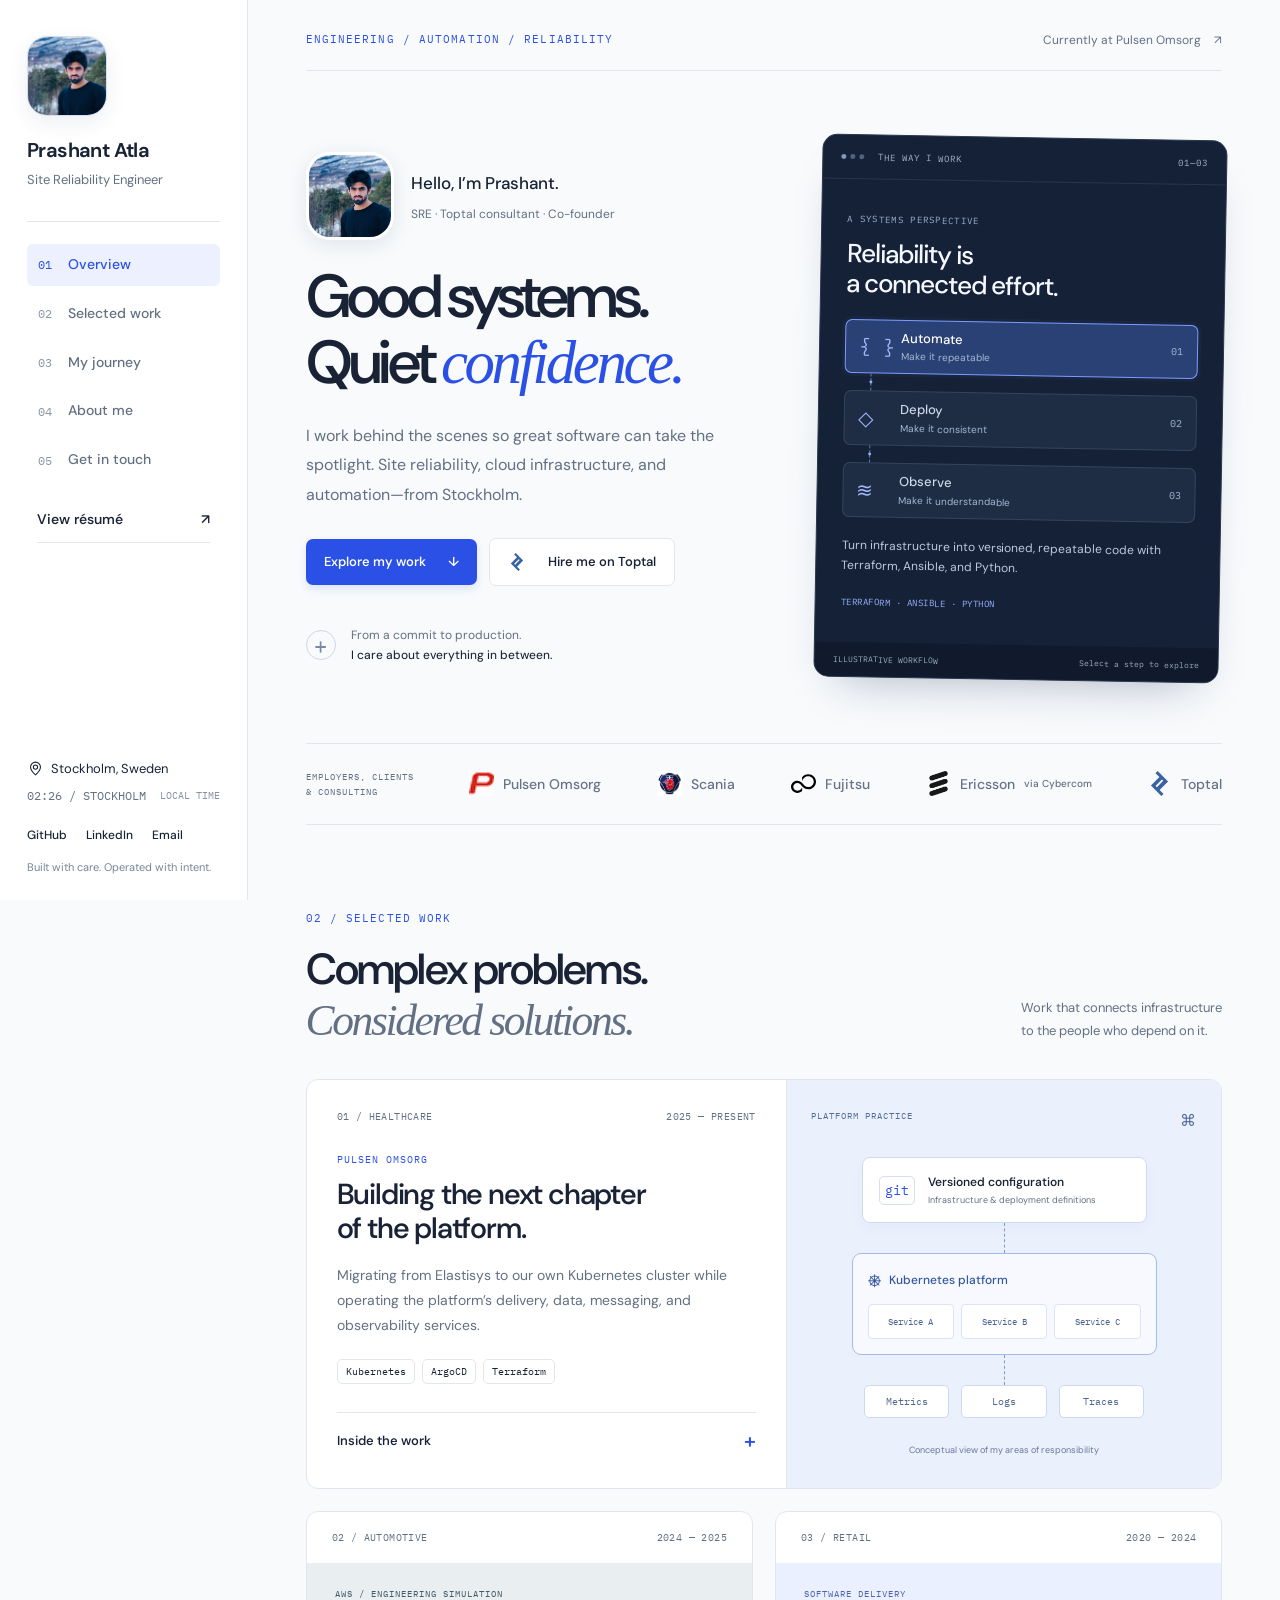
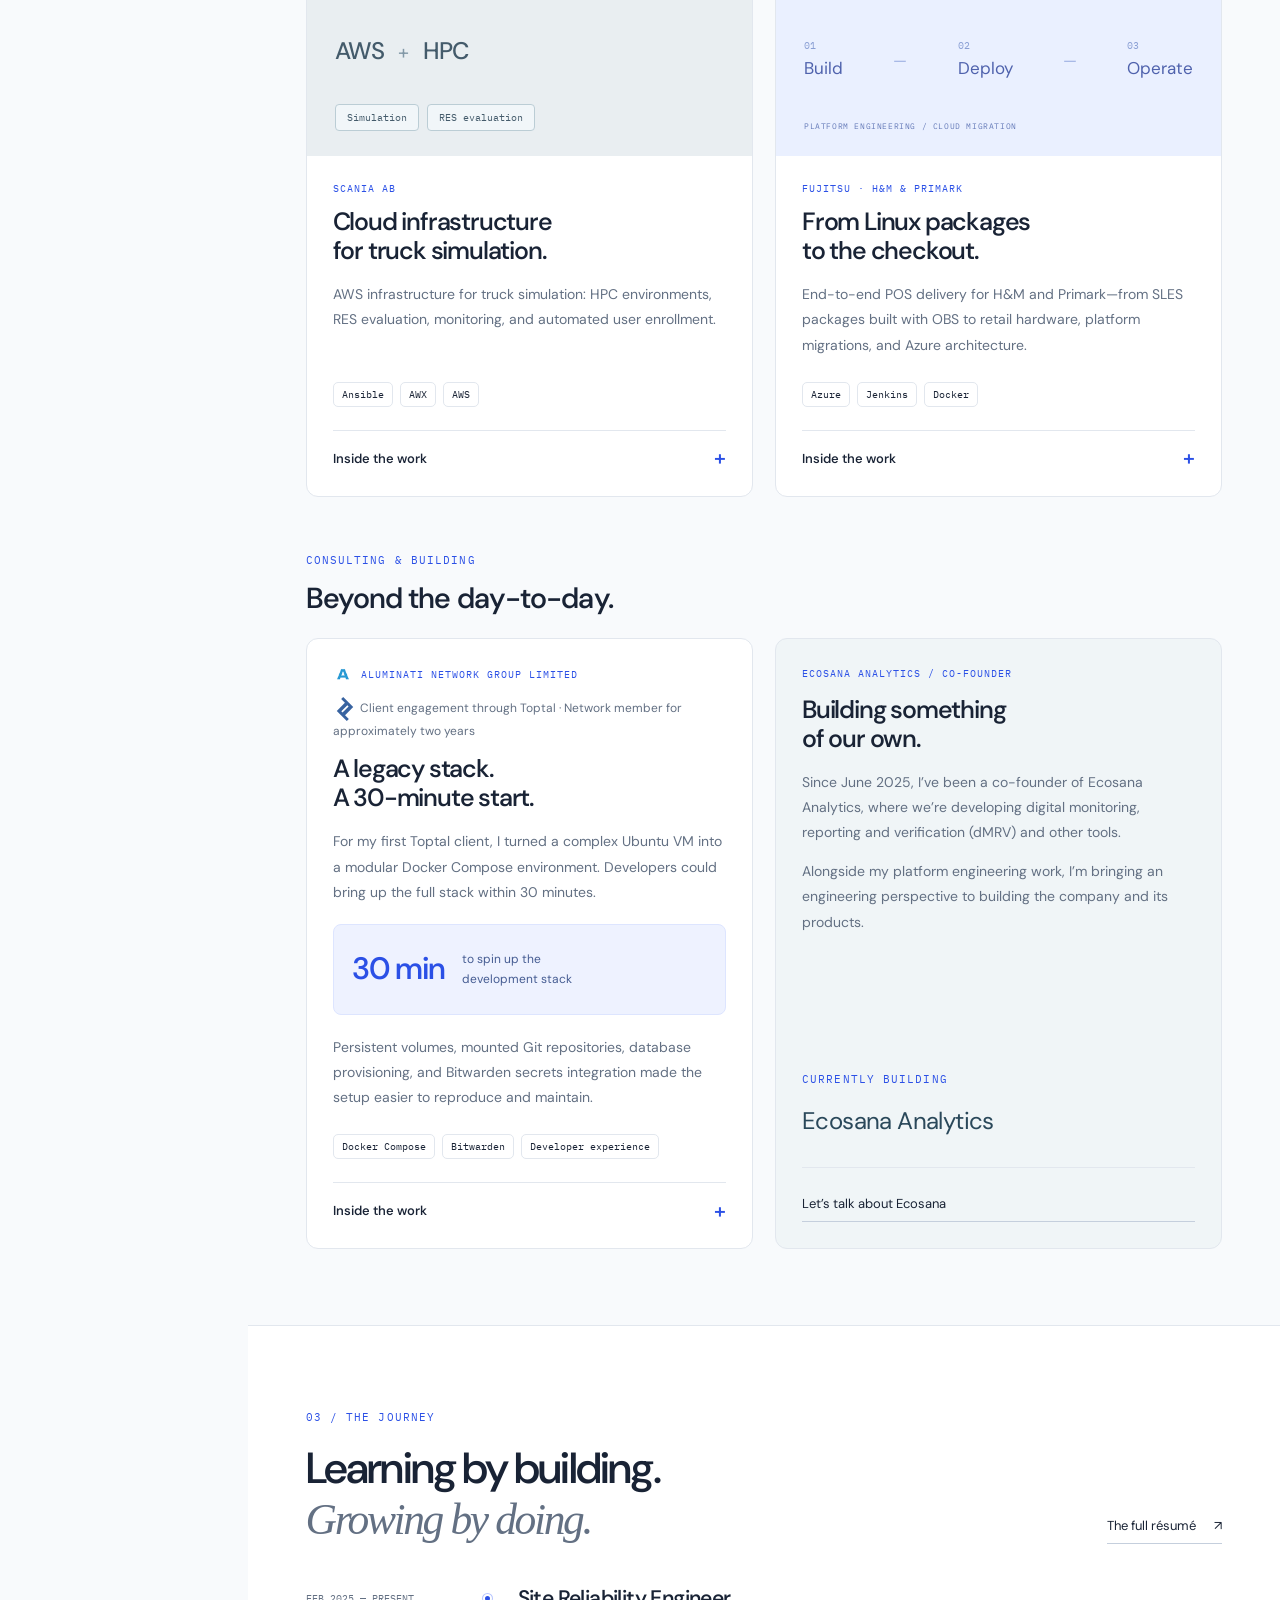
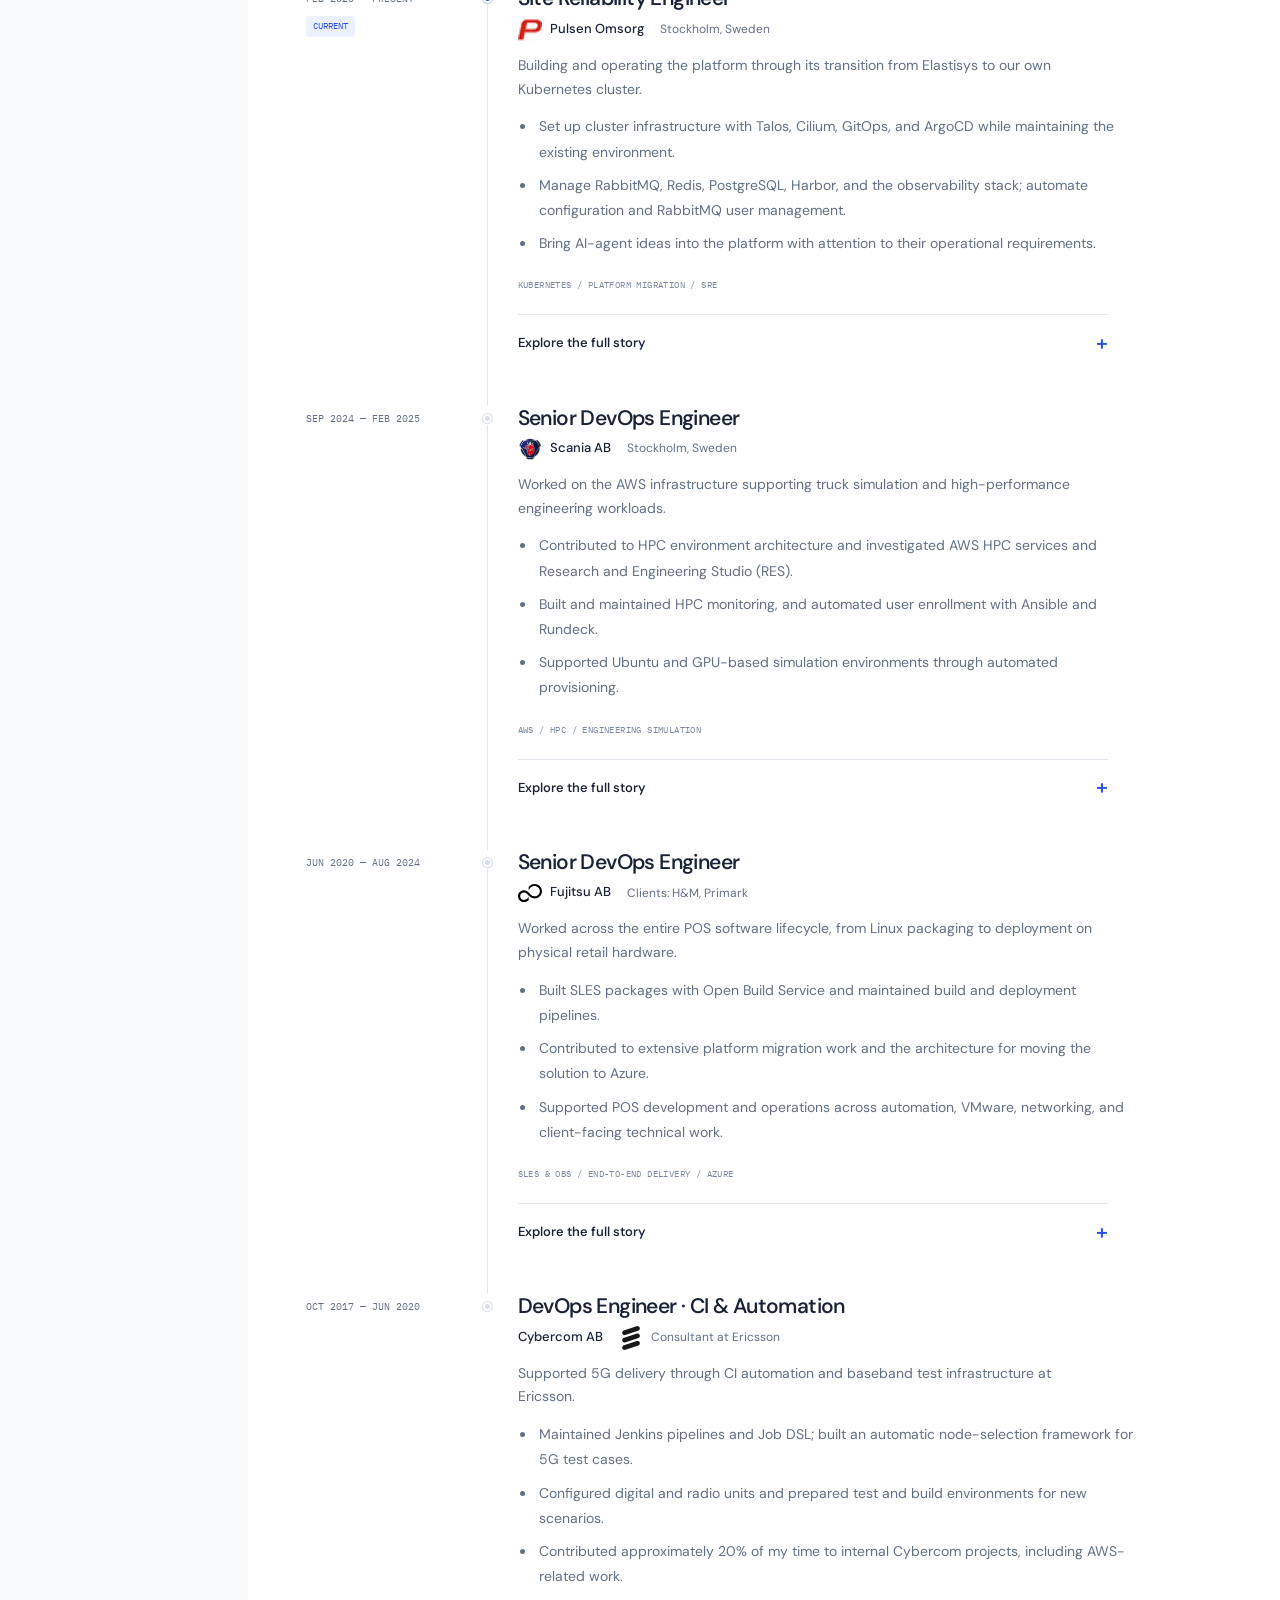
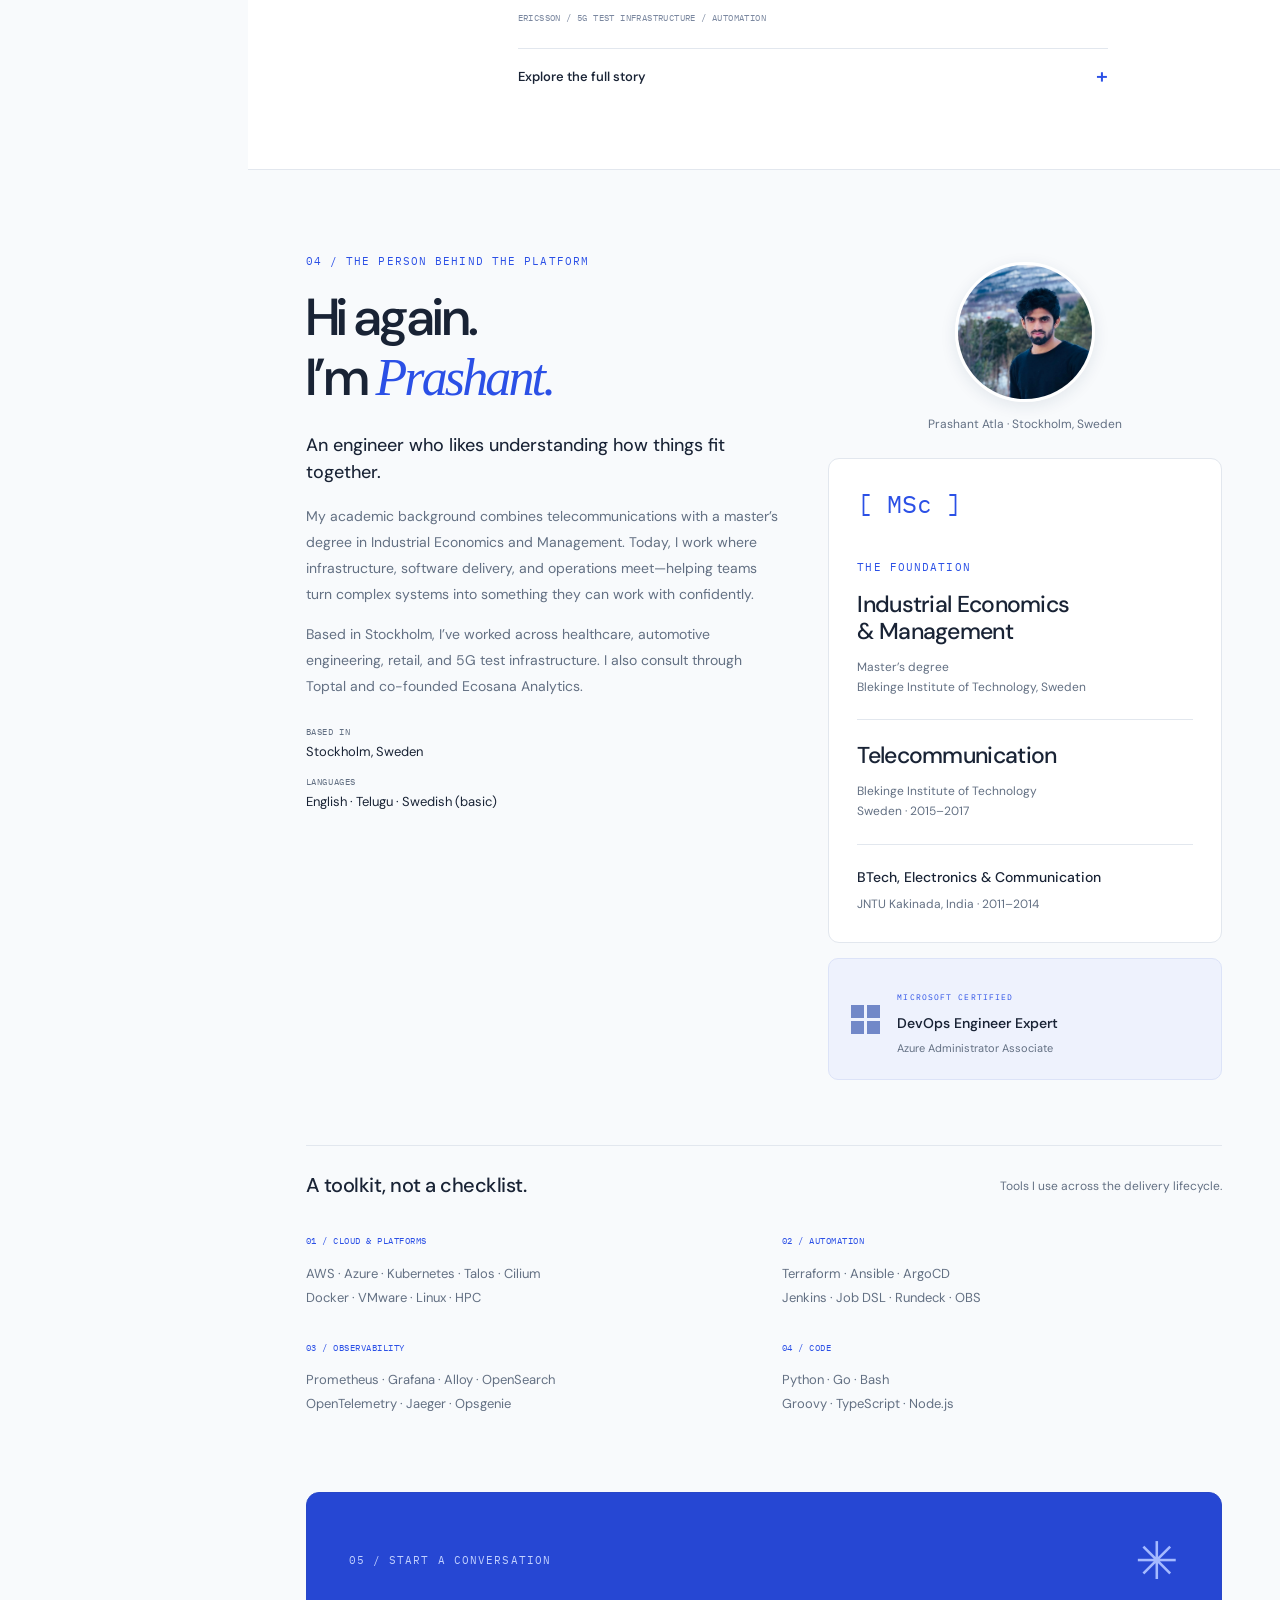
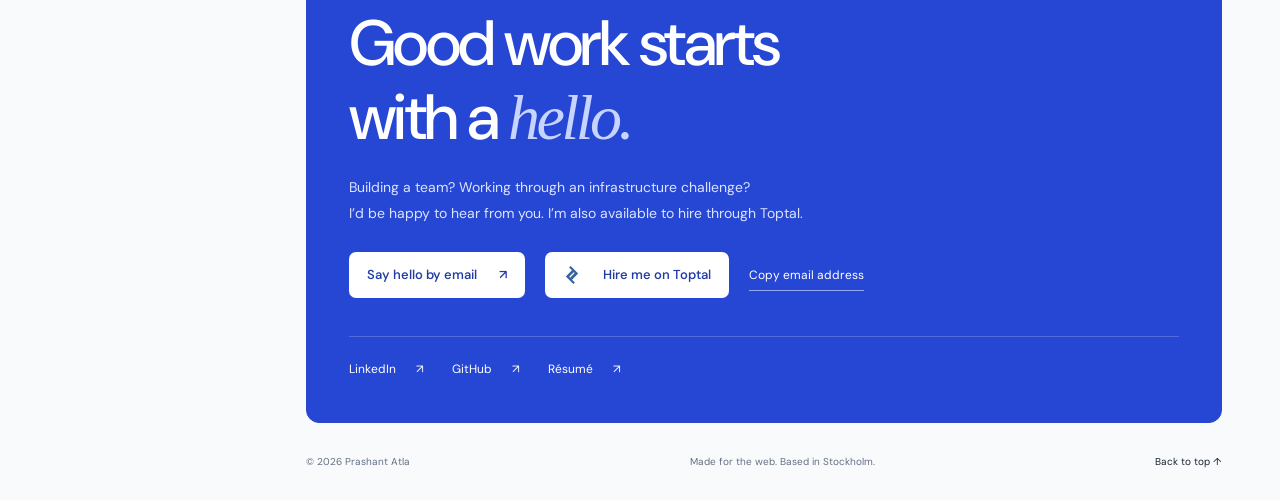
==== commit bef8bd24: "minor fixes" ====
--- a/index.html
+++ b/index.html
@@ -11,7 +11,7 @@
 <body>
 <a class="skip-link" href="#main">Skip to content</a>
 <aside class="sidebar">
- <a class="identity" href="#home" aria-label="Prashant Atla home"><img class="profile-avatar" src="assets/prashant-professional.png" alt="Prashant Atla" width="80" height="80"><span class="identity-name">Prashant Atla<span>Site Reliability Engineer</span></span></a>
+ <a class="identity" href="#home" aria-label="Prashant Atla home"><img class="profile-avatar" src="assets/prashant-original.jpg" alt="Prashant Atla" width="80" height="80"><span class="identity-name">Prashant Atla<span>Site Reliability Engineer</span></span></a>
  <div class="side-rule"></div>
  <nav aria-label="Main navigation"><a class="nav-link active" href="#home" aria-current="location"><span>01</span>Overview</a><a class="nav-link" href="#work"><span>02</span>Selected work</a><a class="nav-link" href="#journey"><span>03</span>My journey</a><a class="nav-link" href="#about"><span>04</span>About me</a><a class="nav-link" href="#contact"><span>05</span>Get in touch</a></nav>
  <a class="resume-link" href="resume.html">View résumé <span aria-hidden="true">↗</span></a>
@@ -20,7 +20,7 @@
 <main id="main">
  <section class="hero page-section" id="home">
   <div class="hero-top"><span class="eyebrow">ENGINEERING / AUTOMATION / RELIABILITY</span><a class="current-role" href="#journey">Currently at Pulsen Omsorg <span aria-hidden="true">↗</span></a></div>
-  <div class="hero-grid"><div class="hero-copy"><div class="hero-person"><img src="assets/prashant-professional.png" alt="Portrait of Prashant Atla" width="88" height="88"><div><p class="hello">Hello, I’m Prashant.</p><span>SRE · Toptal consultant · Co-founder</span></div></div><h1>Good systems.<br>Quiet <em>confidence.</em></h1><p class="hero-description">I work behind the scenes so great software can take the spotlight. Site reliability, cloud infrastructure, and automation—from Stockholm.</p><div class="hero-actions"><a class="button button-primary" href="#work">Explore my work <span aria-hidden="true">↓</span></a><a class="button button-plain" href="https://www.toptal.com/resume/prashant-atla" target="_blank" rel="noopener noreferrer"><img class="brand-icon" src="assets/toptal.svg" alt="" width="24" height="24">Hire me on Toptal</a></div><div class="hero-footnote"><span class="small-cross" aria-hidden="true">+</span><p>From a commit to production.<br><strong>I care about everything in between.</strong></p></div></div>
+  <div class="hero-grid"><div class="hero-copy"><div class="hero-person"><img src="assets/prashant-original.jpg" alt="Portrait of Prashant Atla" width="88" height="88"><div><p class="hello">Hello, I’m Prashant.</p><span>SRE · Toptal consultant · Co-founder</span></div></div><h1>Good systems.<br>Quiet <em>confidence.</em></h1><p class="hero-description">I work behind the scenes so great software can take the spotlight. Site reliability, cloud infrastructure, and automation—from Stockholm.</p><div class="hero-actions"><a class="button button-primary" href="#work">Explore my work <span aria-hidden="true">↓</span></a><a class="button button-plain" href="https://www.toptal.com/resume/prashant-atla" target="_blank" rel="noopener noreferrer"><img class="brand-icon" src="assets/toptal.svg" alt="" width="24" height="24">Hire me on Toptal</a></div><div class="hero-footnote"><span class="small-cross" aria-hidden="true">+</span><p>From a commit to production.<br><strong>I care about everything in between.</strong></p></div></div>
   <div class="system-panel" aria-label="Interactive engineering workflow">
    <div class="panel-header"><span class="window-dots" aria-hidden="true"><i></i><i></i><i></i></span><span>THE WAY I WORK</span><span class="panel-code">01—03</span></div>
    <div class="panel-intro"><span class="mono">A SYSTEMS PERSPECTIVE</span><h2>Reliability is<br>a connected effort.</h2></div>
@@ -36,7 +36,7 @@
  <div class="independent-heading"><span class="eyebrow">CONSULTING & BUILDING</span><h3>Beyond the day-to-day.</h3></div><div class="project-pair independent-work"><article class="compact-project"><div class="compact-body"><p class="company-name"><img class="brand-icon" src="assets/aluminati.png" alt="" width="24" height="24">ALUMINATI NETWORK GROUP LIMITED</p><p class="toptal-tenure"><img class="brand-icon" src="assets/toptal.svg" alt="" width="24" height="24"> Client engagement through Toptal · Network member for approximately two years</p><h3>A legacy stack.<br>A 30-minute start.</h3><p>For my first Toptal client, I turned a complex Ubuntu VM into a modular Docker Compose environment. Developers could bring up the full stack within 30 minutes.</p><div class="result-callout"><strong>30 min</strong><span>to spin up the development stack</span></div><p>Persistent volumes, mounted Git repositories, database provisioning, and Bitwarden secrets integration made the setup easier to reproduce and maintain.</p><div class="tags"><span>Docker Compose</span><span>Bitwarden</span><span>Developer experience</span></div><button class="story-button" data-story="aluminati">Inside the work <span aria-hidden="true">+</span></button></div></article><article class="compact-project founder-card"><div class="compact-body"><p class="company-name">ECOSANA ANALYTICS / CO-FOUNDER</p><h3>Building something<br>of our own.</h3><p>Since June 2025, I’ve been a co-founder of Ecosana Analytics, where we’re developing digital monitoring, reporting and verification (dMRV) and other tools.</p><p>Alongside my platform engineering work, I’m bringing an engineering perspective to building the company and its products.</p><div class="founder-note"><span class="eyebrow">CURRENTLY BUILDING</span><p>Ecosana Analytics</p></div><a class="inline-link" href="mailto:prashantatla@gmail.com">Let’s talk about Ecosana</a></div></article></div>
  </section>
  <section class="journey page-section" id="journey"><div class="section-heading"><div><span class="eyebrow">03 / THE JOURNEY</span><h2>Learning by building.<br><em>Growing by doing.</em></h2></div><a class="inline-link" href="resume.html">The full résumé <span aria-hidden="true">↗</span></a></div><div class="timeline"><article class="job"><div class="job-date">FEB 2025 — PRESENT<span class="current-label">CURRENT</span></div><div class="timeline-dot"></div><div class="job-info"><h3>Site Reliability Engineer</h3><p class="job-company"><img class="brand-icon" src="assets/pulsen.jpg" alt="" width="24" height="24">Pulsen Omsorg <span>Stockholm, Sweden</span></p><p>Building and operating the platform through its transition from Elastisys to our own Kubernetes cluster.</p><ul class="job-highlights"><li>Set up cluster infrastructure with Talos, Cilium, GitOps, and ArgoCD while maintaining the existing environment.</li><li>Manage RabbitMQ, Redis, PostgreSQL, Harbor, and the observability stack; automate configuration and RabbitMQ user management.</li><li>Bring AI-agent ideas into the platform with attention to their operational requirements.</li></ul><span class="job-focus">KUBERNETES / PLATFORM MIGRATION / SRE</span><button class="story-button" data-story="pulsan">Explore the full story <span aria-hidden="true">+</span></button></div></article><article class="job"><div class="job-date">SEP 2024 — FEB 2025</div><div class="timeline-dot"></div><div class="job-info"><h3>Senior DevOps Engineer</h3><p class="job-company"><img class="brand-icon" src="assets/scania.png" alt="" width="24" height="24">Scania AB <span>Stockholm, Sweden</span></p><p>Worked on the AWS infrastructure supporting truck simulation and high-performance engineering workloads.</p><ul class="job-highlights"><li>Contributed to HPC environment architecture and investigated AWS HPC services and Research and Engineering Studio (RES).</li><li>Built and maintained HPC monitoring, and automated user enrollment with Ansible and Rundeck.</li><li>Supported Ubuntu and GPU-based simulation environments through automated provisioning.</li></ul><span class="job-focus">AWS / HPC / ENGINEERING SIMULATION</span><button class="story-button" data-story="scania">Explore the full story <span aria-hidden="true">+</span></button></div></article><article class="job"><div class="job-date">JUN 2020 — AUG 2024</div><div class="timeline-dot"></div><div class="job-info"><h3>Senior DevOps Engineer</h3><p class="job-company"><img class="brand-icon" src="assets/fujitsu.svg" alt="" width="24" height="24">Fujitsu AB <span>Clients: H&M, Primark</span></p><p>Worked across the entire POS software lifecycle, from Linux packaging to deployment on physical retail hardware.</p><ul class="job-highlights"><li>Built SLES packages with Open Build Service and maintained build and deployment pipelines.</li><li>Contributed to extensive platform migration work and the architecture for moving the solution to Azure.</li><li>Supported POS development and operations across automation, VMware, networking, and client-facing technical work.</li></ul><span class="job-focus">SLES & OBS / END-TO-END DELIVERY / AZURE</span><button class="story-button" data-story="fujitsu">Explore the full story <span aria-hidden="true">+</span></button></div></article><article class="job"><div class="job-date">OCT 2017 — JUN 2020</div><div class="timeline-dot"></div><div class="job-info"><h3>DevOps Engineer · CI & Automation</h3><p class="job-company">Cybercom AB <span><img class="brand-icon" src="assets/ericsson.png" alt="" width="24" height="24">Consultant at Ericsson</span></p><p>Supported 5G delivery through CI automation and baseband test infrastructure at Ericsson.</p><ul class="job-highlights"><li>Maintained Jenkins pipelines and Job DSL; built an automatic node-selection framework for 5G test cases.</li><li>Configured digital and radio units and prepared test and build environments for new scenarios.</li><li>Contributed approximately 20% of my time to internal Cybercom projects, including AWS-related work.</li></ul><span class="job-focus">ERICSSON / 5G TEST INFRASTRUCTURE / AUTOMATION</span><button class="story-button" data-story="cybercom">Explore the full story <span aria-hidden="true">+</span></button></div></article></div></section>
- <section class="about page-section" id="about"><div class="about-grid"><div class="about-copy"><span class="eyebrow">04 / THE PERSON BEHIND THE PLATFORM</span><h2>Hi again.<br>I’m <em>Prashant.</em></h2><p class="about-lead">An engineer who likes understanding how things fit together.</p><p>My academic background combines telecommunications with a master’s degree in Industrial Economics and Management. Today, I work where infrastructure, software delivery, and operations meet—helping teams turn complex systems into something they can work with confidently.</p><p>Based in Stockholm, I’ve worked across healthcare, automotive engineering, retail, and 5G test infrastructure. I also consult through Toptal and co-founded Ecosana Analytics.</p><div class="personal-facts"><span>BASED IN<strong>Stockholm, Sweden</strong></span><span>LANGUAGES<strong>English · Telugu · Swedish (basic)</strong></span></div></div><div class="about-cards"><figure class="portrait-card"><img src="assets/prashant-professional.png" alt="Prashant Atla, Site Reliability Engineer and co-founder of Ecosana Analytics" width="1024" height="1024" loading="lazy"><figcaption>Prashant Atla · Stockholm, Sweden</figcaption></figure><div class="qualification-card"><span class="card-mark" aria-hidden="true">[ MSc ]</span><span class="eyebrow">THE FOUNDATION</span><h3>Industrial Economics<br>&amp; Management</h3><p>Master’s degree<br>Blekinge Institute of Technology, Sweden</p><div class="qualification-divider"></div><h3>Telecommunication</h3><p>Blekinge Institute of Technology<br>Sweden · 2015–2017</p><div class="qualification-divider"></div><h4>BTech, Electronics & Communication</h4><p>JNTU Kakinada, India · 2011–2014</p></div><div class="certification-card"><span class="microsoft-mark" aria-hidden="true"><i></i><i></i><i></i><i></i></span><div><span class="eyebrow">MICROSOFT CERTIFIED</span><h4>DevOps Engineer Expert</h4><p>Azure Administrator Associate</p></div></div></div></div>
+ <section class="about page-section" id="about"><div class="about-grid"><div class="about-copy"><span class="eyebrow">04 / THE PERSON BEHIND THE PLATFORM</span><h2>Hi again.<br>I’m <em>Prashant.</em></h2><p class="about-lead">An engineer who likes understanding how things fit together.</p><p>My academic background combines telecommunications with a master’s degree in Industrial Economics and Management. Today, I work where infrastructure, software delivery, and operations meet—helping teams turn complex systems into something they can work with confidently.</p><p>Based in Stockholm, I’ve worked across healthcare, automotive engineering, retail, and 5G test infrastructure. I also consult through Toptal and co-founded Ecosana Analytics.</p><div class="personal-facts"><span>BASED IN<strong>Stockholm, Sweden</strong></span><span>LANGUAGES<strong>English · Telugu · Swedish (basic)</strong></span></div></div><div class="about-cards"><figure class="portrait-card"><img src="assets/prashant-original.jpg" alt="Prashant Atla, Site Reliability Engineer and co-founder of Ecosana Analytics" width="1024" height="1024" loading="lazy"><figcaption>Prashant Atla · Stockholm, Sweden</figcaption></figure><div class="qualification-card"><span class="card-mark" aria-hidden="true">[ MSc ]</span><span class="eyebrow">THE FOUNDATION</span><h3>Industrial Economics<br>&amp; Management</h3><p>Master’s degree<br>Blekinge Institute of Technology, Sweden</p><div class="qualification-divider"></div><h3>Telecommunication</h3><p>Blekinge Institute of Technology<br>Sweden · 2015–2017</p><div class="qualification-divider"></div><h4>BTech, Electronics & Communication</h4><p>JNTU Kakinada, India · 2011–2014</p></div><div class="certification-card"><span class="microsoft-mark" aria-hidden="true"><i></i><i></i><i></i><i></i></span><div><span class="eyebrow">MICROSOFT CERTIFIED</span><h4>DevOps Engineer Expert</h4><p>Azure Administrator Associate</p></div></div></div></div>
  <div class="toolkit"><div class="toolkit-heading"><h3>A toolkit, not a checklist.</h3><p>Tools I use across the delivery lifecycle.</p></div><div class="toolkit-grid"><div><span>01 / CLOUD & PLATFORMS</span><p>AWS · Azure · Kubernetes · Talos · Cilium<br>Docker · VMware · Linux · HPC</p></div><div><span>02 / AUTOMATION</span><p>Terraform · Ansible · ArgoCD<br>Jenkins · Job DSL · Rundeck · OBS</p></div><div><span>03 / OBSERVABILITY</span><p>Prometheus · Grafana · Alloy · OpenSearch<br>OpenTelemetry · Jaeger · Opsgenie</p></div><div><span>04 / CODE</span><p>Python · Go · Bash<br>Groovy · TypeScript · Node.js</p></div></div></div></section>
  <section class="contact page-section" id="contact"><div class="contact-top"><span class="eyebrow">05 / START A CONVERSATION</span><span class="contact-asterisk" aria-hidden="true">✳</span></div><h2>Good work starts<br>with a <em>hello.</em></h2><p>Building a team? Working through an infrastructure challenge?<br>I’d be happy to hear from you. I’m also available to hire through Toptal.</p><div class="contact-actions"><a class="button button-light" href="mailto:prashantatla@gmail.com">Say hello by email <span aria-hidden="true">↗</span></a><a class="button button-light" href="https://www.toptal.com/resume/prashant-atla" target="_blank" rel="noopener noreferrer"><img class="brand-icon" src="assets/toptal.svg" alt="" width="24" height="24">Hire me on Toptal</a><button class="copy-email" id="copy-email">Copy email address</button><span class="copy-status" id="copy-status" role="status"></span></div><div class="contact-links"><a href="https://www.linkedin.com/in/prashantatla/" target="_blank" rel="noopener noreferrer">LinkedIn <span aria-hidden="true">↗</span></a><a href="https://github.com/Prashant-Atla" target="_blank" rel="noopener noreferrer">GitHub <span aria-hidden="true">↗</span></a><a href="resume.html">Résumé <span aria-hidden="true">↗</span></a></div></section>
  <footer><span>© <span id="year">2026</span> Prashant Atla</span><span>Made for the web. Based in Stockholm.</span><a href="#home">Back to top ↑</a></footer>
--- a/styles.css
+++ b/styles.css
@@ -4,4 +4,7 @@
 @media(max-width:700px){.sidebar{grid-template-columns:minmax(0,1fr) auto}nav{min-width:0;flex-wrap:wrap;justify-content:flex-start;gap:4px}.nav-link{padding-inline:7px}.resume-link{white-space:nowrap}}
 @media(max-width:370px){.compute-row{gap:10px}.compute-row>span{font-size:23px}.compute-bottom{gap:5px}.compute-bottom span{padding-inline:7px}}
 /* Personal portrait, brand icons, and expanded professional experience. */
-.profile-avatar{display:block;width:80px;height:80px;border-radius:20px;object-fit:cover;margin-bottom:17px;border:1px solid #d5deec;box-shadow:0 7px 20px #18345814}.hero-person{display:flex;align-items:center;gap:17px;margin-bottom:24px}.hero-person>img{width:88px;height:88px;object-fit:cover;border-radius:24px;border:3px solid white;box-shadow:0 5px 20px #1b33521a}.hero-person .hello{margin:0 0 6px}.hero-person>div>span{display:block;font-size:12px;color:var(--muted)}.brand-icon{width:24px;height:24px;object-fit:contain;flex-shrink:0;vertical-align:middle}.button .brand-icon{width:18px;height:18px}.experience-strip{flex-wrap:wrap;gap:18px 24px}.experience-strip>span.company-brand{display:inline-flex;align-items:center;gap:9px;font:500 14px 'DM Sans',sans-serif;letter-spacing:0}.company-brand small{font-size:10px;color:var(--muted);display:block}.company-brand .brand-icon{width:25px;height:25px}.job-company .brand-icon{margin-right:8px}.job-info .story-button{max-width:590px;margin:18px 0 5px;font-size:13px}.job-highlights{margin:13px 0;padding-left:18px;max-width:620px;font-size:14px;color:var(--muted);line-height:1.8}.job-highlights li{margin-bottom:8px;padding-left:3px}.job{padding-bottom:46px}.portrait-card{margin:0 0 20px;background:white;border:1px solid var(--line);border-radius:12px;overflow:hidden}.portrait-card img{display:block;width:100%;height:auto;aspect-ratio:1/1;object-fit:cover}.portrait-card figcaption{padding:12px 18px;color:var(--muted);font-size:12px}.independent-heading{margin-top:48px}.independent-heading h3{font-size:29px;font-weight:550;letter-spacing:-.9px;margin:10px 0 0}.result-callout{display:flex;align-items:center;gap:17px;background:#eef2ff;padding:18px;border:1px solid #dde5ff;border-radius:8px;margin:5px 0 20px}.result-callout strong{font-size:31px;font-weight:550;color:var(--blue);white-space:nowrap;letter-spacing:-1px}.result-callout span{font-size:12px;color:#455c92;max-width:150px}.founder-card{background:#f0f5f7}.founder-note{padding:25px 0;margin:auto 0 25px;border-bottom:1px solid var(--line)}.founder-note p{font-size:24px;color:#2a485a;letter-spacing:-.6px;margin:10px 0 0}.independent-work .company-name{line-height:1.8}.company-name .brand-icon{margin-right:8px;width:20px;height:20px}.toptal-tenure{font-size:12px!important;color:var(--muted)}@media(max-width:700px){.profile-avatar{width:43px;height:43px;border-radius:12px;margin:0}.hero-person>img{width:72px;height:72px;border-radius:20px}.hero-person>div>span{font-size:11px}.about-cards{display:block}.certification-card{margin-top:15px}.job-highlights{font-size:14px}.job-info .story-button{margin-bottom:10px}.experience-strip>span.company-brand{font-size:13px}.experience-strip{gap:16px}.portrait-card{max-width:400px}.result-callout{flex-wrap:wrap}}
+.profile-avatar{display:block;width:80px;height:80px;border-radius:20px;object-fit:cover;margin-bottom:17px;border:1px solid #d5deec;box-shadow:0 7px 20px #18345814}.hero-person{display:flex;align-items:center;gap:17px;margin-bottom:24px}.hero-person>img{width:88px;height:88px;object-fit:cover;border-radius:24px;border:3px solid white;box-shadow:0 5px 20px #1b33521a}.hero-person .hello{margin:0 0 6px}.hero-person>div>span{display:block;font-size:12px;color:var(--muted)}.brand-icon{width:24px;height:24px;object-fit:contain;flex-shrink:0;vertical-align:middle}.button .brand-icon{width:18px;height:18px}.experience-strip{flex-wrap:wrap;gap:18px 24px}.experience-strip>span.company-brand{display:inline-flex;align-items:center;gap:9px;font:500 14px 'DM Sans',sans-serif;letter-spacing:0}.company-brand small{font-size:10px;color:var(--muted);display:block}.company-brand .brand-icon{width:25px;height:25px}.job-company .brand-icon{margin-right:8px}.job-info .story-button{max-width:590px;margin:18px 0 5px;font-size:13px}.job-highlights{margin:13px 0;padding-left:18px;max-width:620px;font-size:14px;color:var(--muted);line-height:1.8}.job-highlights li{margin-bottom:8px;padding-left:3px}.job{padding-bottom:46px}.portrait-card{margin:0 0 24px;background:transparent;border:0;text-align:center}.portrait-card img{display:block;width:140px;height:140px;max-width:100%;margin:0 auto;border-radius:50%;object-fit:cover;border:3px solid white;box-shadow:0 4px 16px #18345818}.portrait-card figcaption{padding:12px 0 0;color:var(--muted);font-size:12px}.independent-heading{margin-top:48px}.independent-heading h3{font-size:29px;font-weight:550;letter-spacing:-.9px;margin:10px 0 0}.result-callout{display:flex;align-items:center;gap:17px;background:#eef2ff;padding:18px;border:1px solid #dde5ff;border-radius:8px;margin:5px 0 20px}.result-callout strong{font-size:31px;font-weight:550;color:var(--blue);white-space:nowrap;letter-spacing:-1px}.result-callout span{font-size:12px;color:#455c92;max-width:150px}.founder-card{background:#f0f5f7}.founder-note{padding:25px 0;margin:auto 0 25px;border-bottom:1px solid var(--line)}.founder-note p{font-size:24px;color:#2a485a;letter-spacing:-.6px;margin:10px 0 0}.independent-work .company-name{line-height:1.8}.company-name .brand-icon{margin-right:8px;width:20px;height:20px}.toptal-tenure{font-size:12px!important;color:var(--muted)}@media(max-width:700px){.profile-avatar{width:43px;height:43px;border-radius:12px;margin:0}.hero-person>img{width:72px;height:72px;border-radius:20px}.hero-person>div>span{font-size:11px}.about-cards{display:block}.certification-card{margin-top:15px}.job-highlights{font-size:14px}.job-info .story-button{margin-bottom:10px}.experience-strip>span.company-brand{font-size:13px}.experience-strip{gap:16px}.portrait-card{max-width:none}.result-callout{flex-wrap:wrap}}
+
+/* Keep the original photograph; crop its framing only in the page. */
+.profile-avatar,.hero-person>img,.portrait-card img{object-fit:cover;object-position:50% 42%}
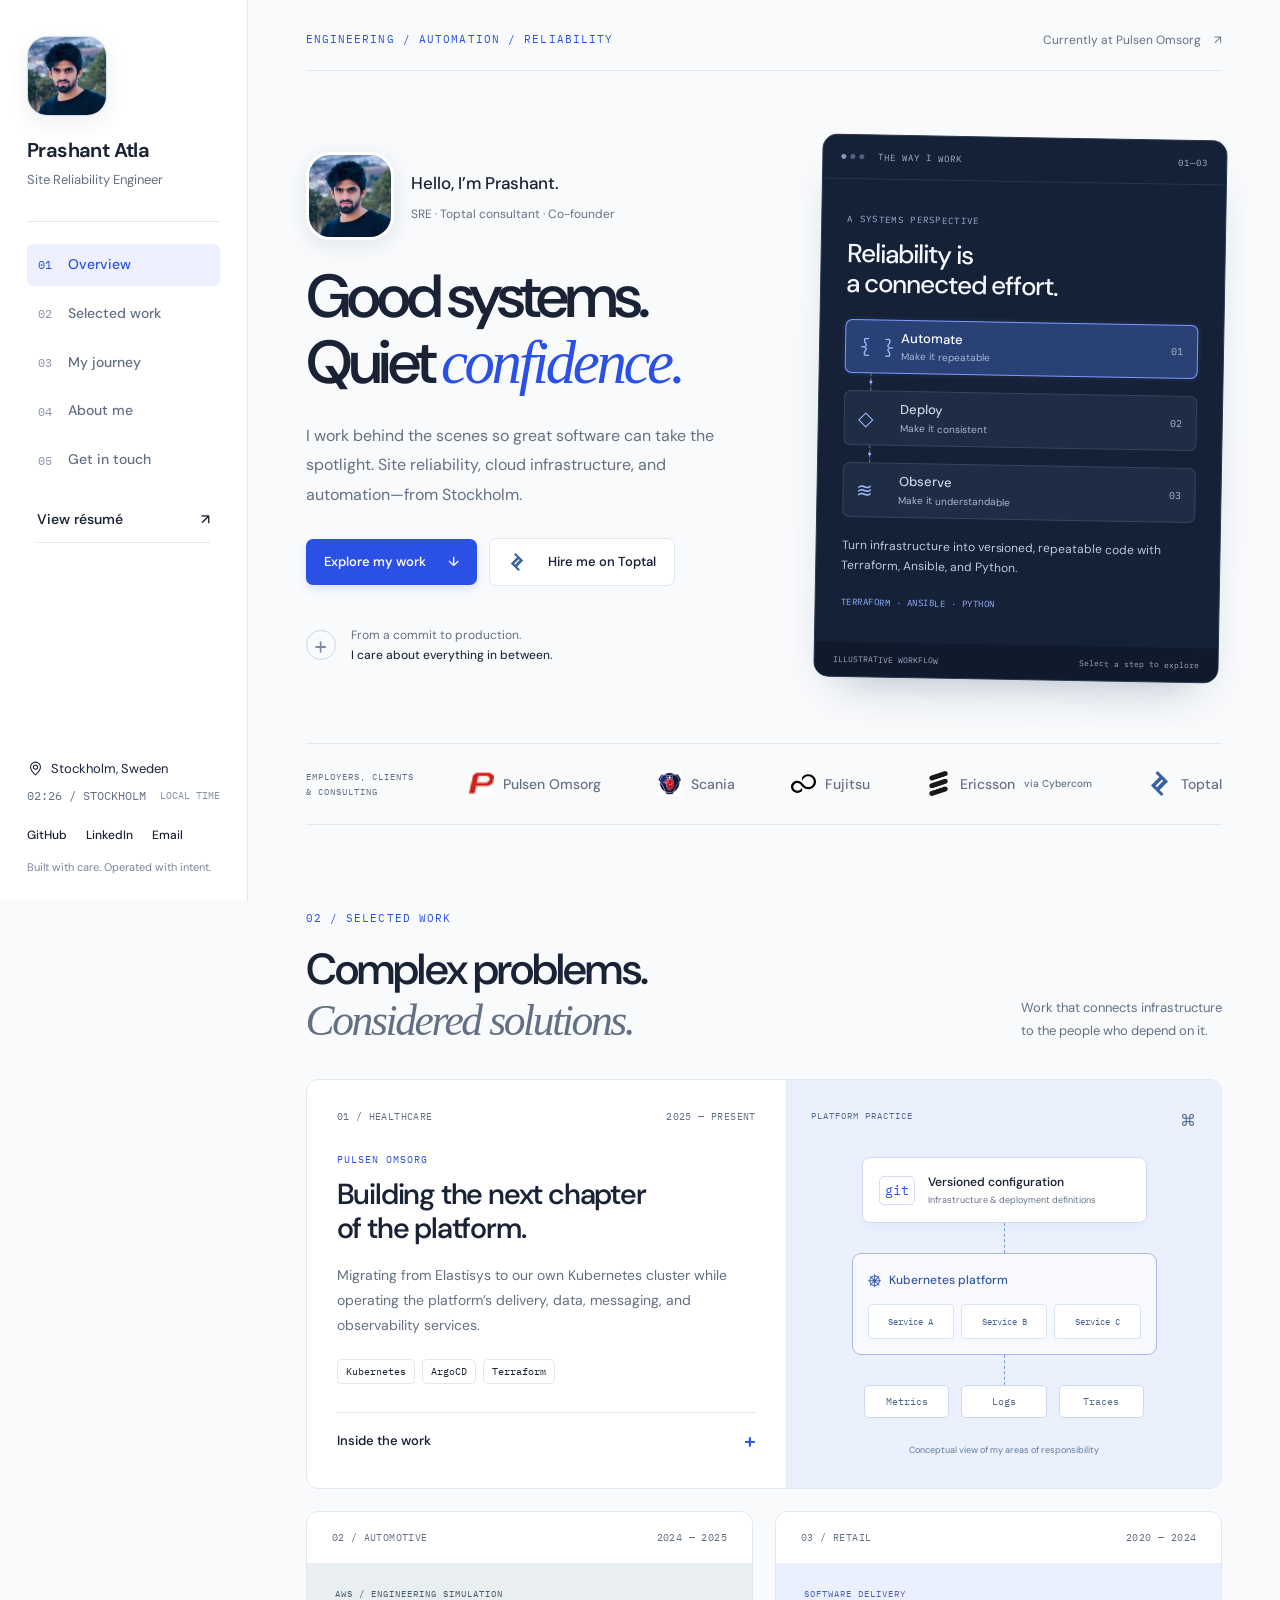
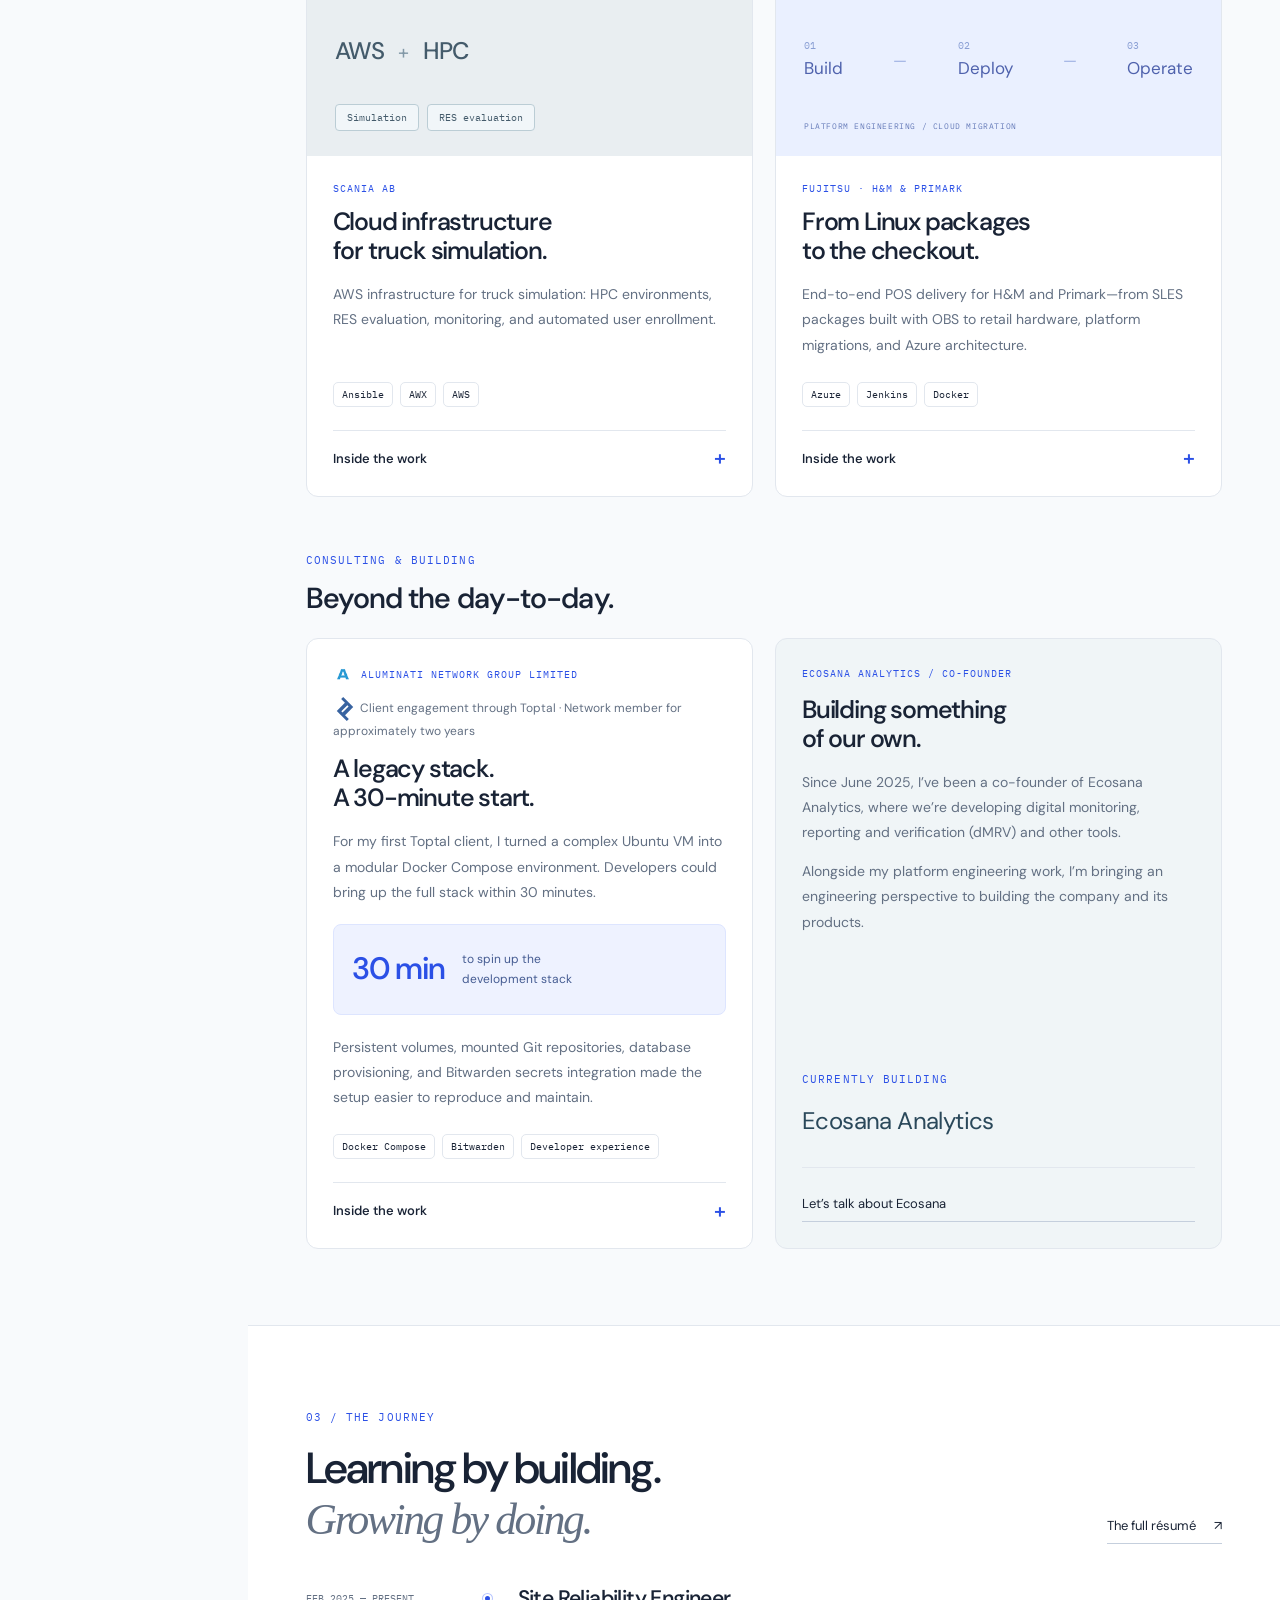
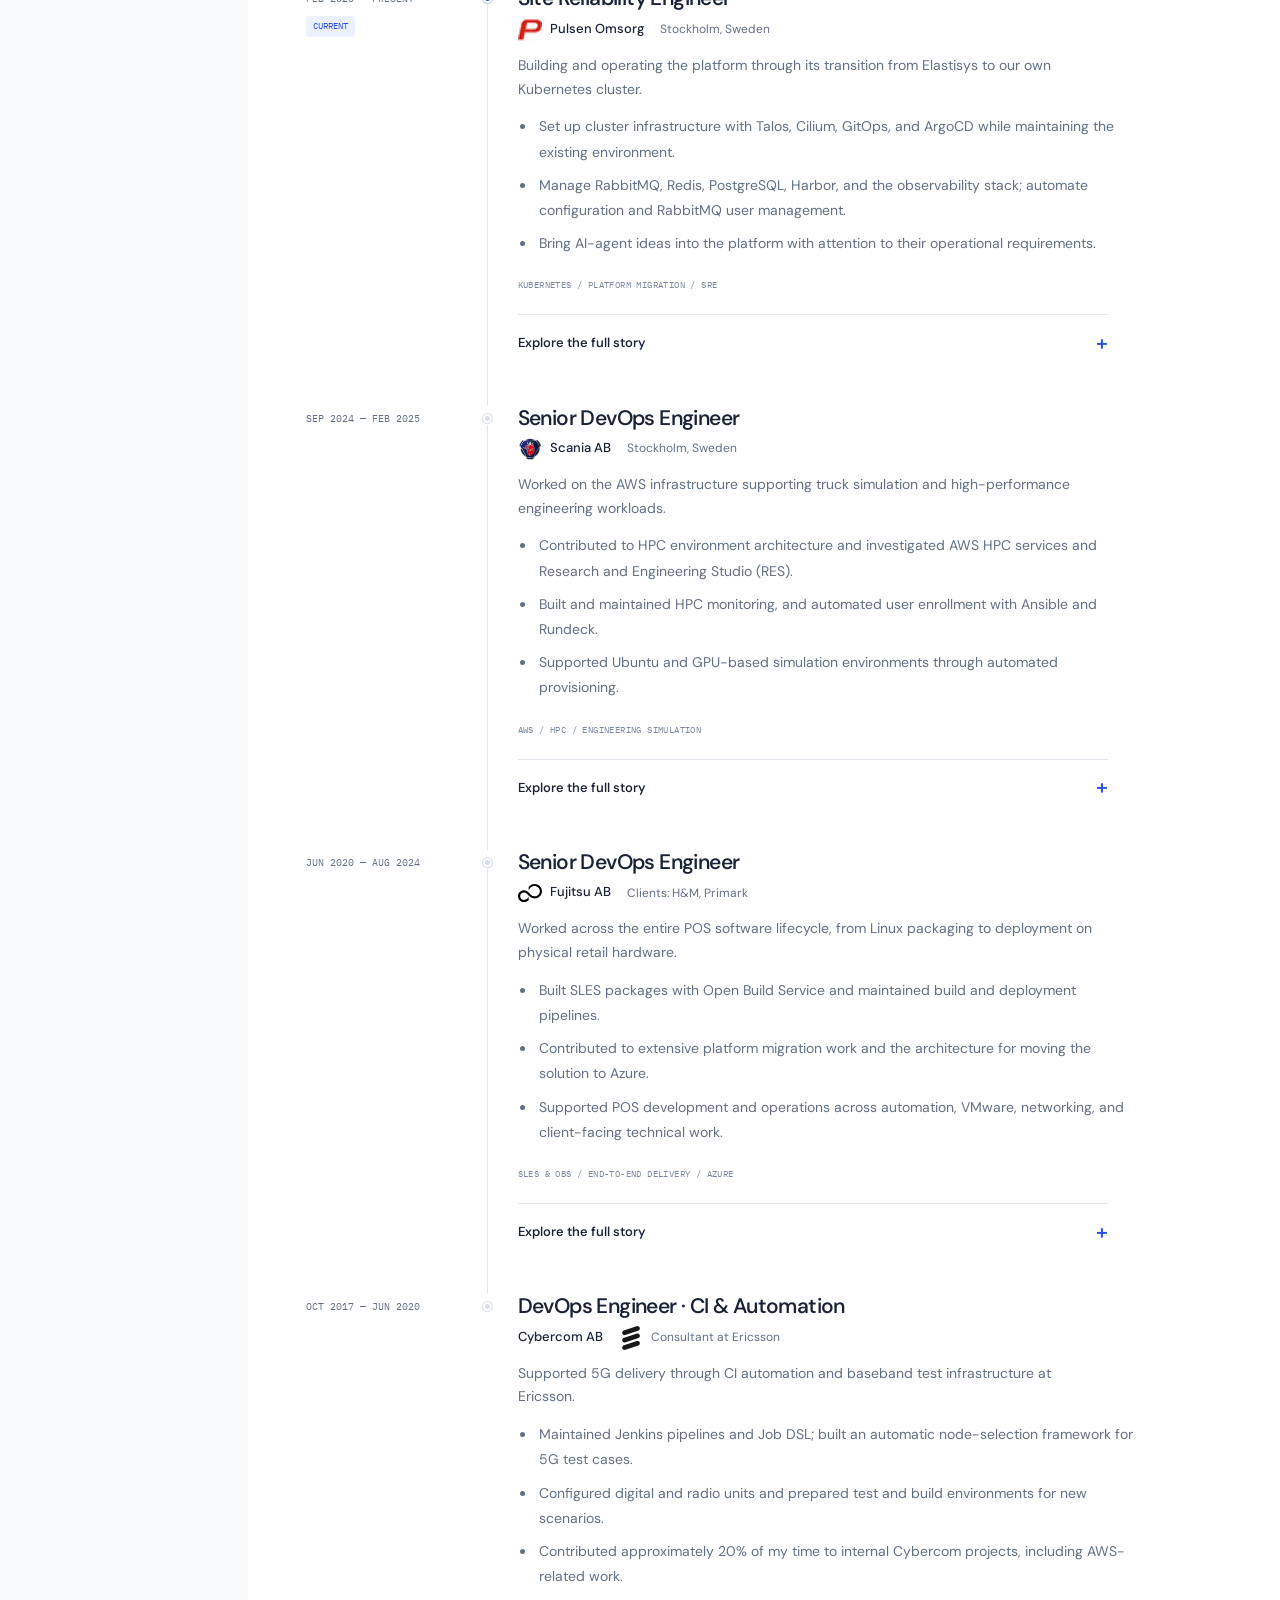
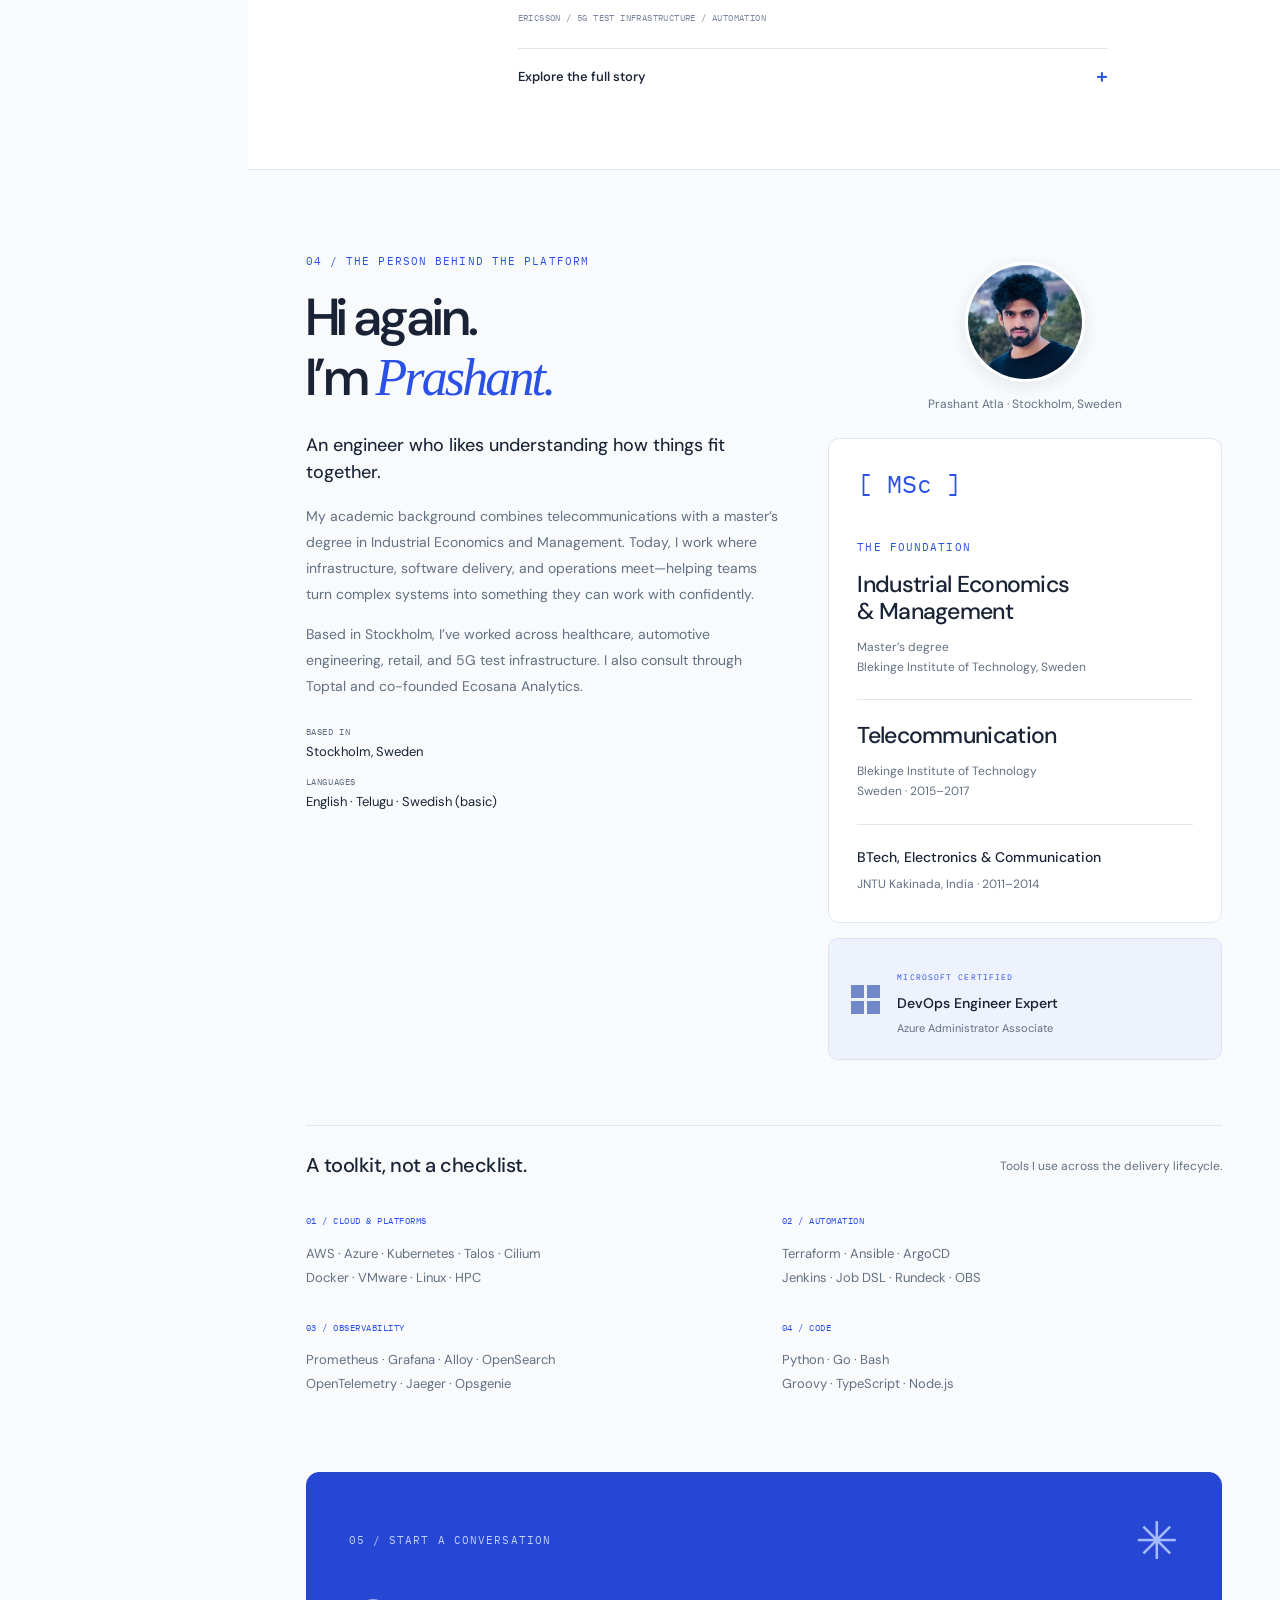
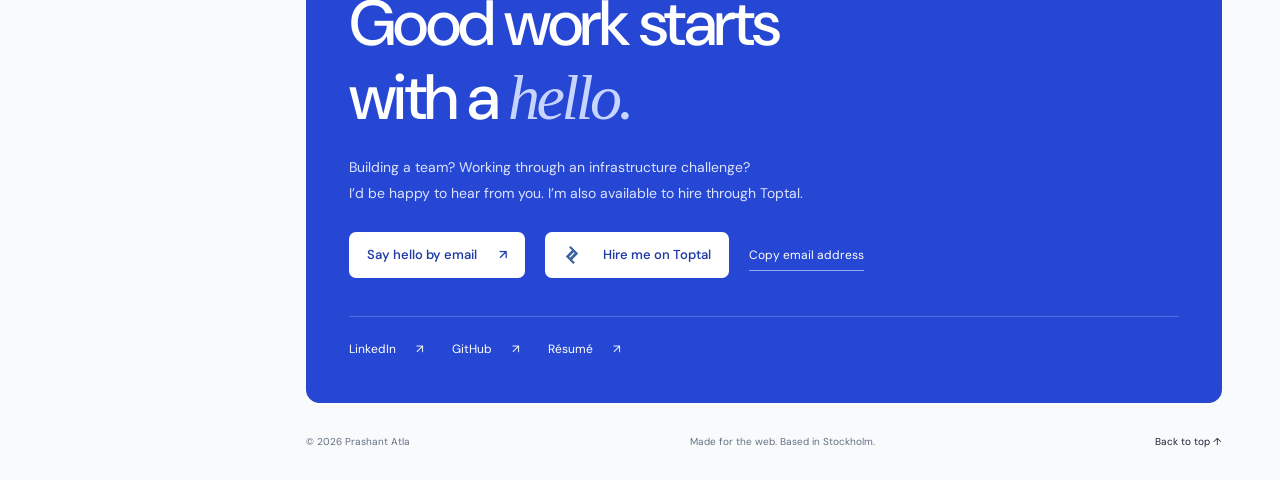
==== commit dff12e41: "minor fixes" ====
--- a/index.html
+++ b/index.html
@@ -11,7 +11,7 @@
 <body>
 <a class="skip-link" href="#main">Skip to content</a>
 <aside class="sidebar">
- <a class="identity" href="#home" aria-label="Prashant Atla home"><img class="profile-avatar" src="assets/prashant-original.jpg" alt="Prashant Atla" width="80" height="80"><span class="identity-name">Prashant Atla<span>Site Reliability Engineer</span></span></a>
+ <a class="identity" href="#home" aria-label="Prashant Atla home"><img class="profile-avatar" src="assets/prashant-headshot-cropped.jpg" alt="Prashant Atla" width="80" height="80"><span class="identity-name">Prashant Atla<span>Site Reliability Engineer</span></span></a>
  <div class="side-rule"></div>
  <nav aria-label="Main navigation"><a class="nav-link active" href="#home" aria-current="location"><span>01</span>Overview</a><a class="nav-link" href="#work"><span>02</span>Selected work</a><a class="nav-link" href="#journey"><span>03</span>My journey</a><a class="nav-link" href="#about"><span>04</span>About me</a><a class="nav-link" href="#contact"><span>05</span>Get in touch</a></nav>
  <a class="resume-link" href="resume.html">View résumé <span aria-hidden="true">↗</span></a>
@@ -20,7 +20,7 @@
 <main id="main">
  <section class="hero page-section" id="home">
   <div class="hero-top"><span class="eyebrow">ENGINEERING / AUTOMATION / RELIABILITY</span><a class="current-role" href="#journey">Currently at Pulsen Omsorg <span aria-hidden="true">↗</span></a></div>
-  <div class="hero-grid"><div class="hero-copy"><div class="hero-person"><img src="assets/prashant-original.jpg" alt="Portrait of Prashant Atla" width="88" height="88"><div><p class="hello">Hello, I’m Prashant.</p><span>SRE · Toptal consultant · Co-founder</span></div></div><h1>Good systems.<br>Quiet <em>confidence.</em></h1><p class="hero-description">I work behind the scenes so great software can take the spotlight. Site reliability, cloud infrastructure, and automation—from Stockholm.</p><div class="hero-actions"><a class="button button-primary" href="#work">Explore my work <span aria-hidden="true">↓</span></a><a class="button button-plain" href="https://www.toptal.com/resume/prashant-atla" target="_blank" rel="noopener noreferrer"><img class="brand-icon" src="assets/toptal.svg" alt="" width="24" height="24">Hire me on Toptal</a></div><div class="hero-footnote"><span class="small-cross" aria-hidden="true">+</span><p>From a commit to production.<br><strong>I care about everything in between.</strong></p></div></div>
+  <div class="hero-grid"><div class="hero-copy"><div class="hero-person"><img src="assets/prashant-headshot-cropped.jpg" alt="Portrait of Prashant Atla" width="88" height="88"><div><p class="hello">Hello, I’m Prashant.</p><span>SRE · Toptal consultant · Co-founder</span></div></div><h1>Good systems.<br>Quiet <em>confidence.</em></h1><p class="hero-description">I work behind the scenes so great software can take the spotlight. Site reliability, cloud infrastructure, and automation—from Stockholm.</p><div class="hero-actions"><a class="button button-primary" href="#work">Explore my work <span aria-hidden="true">↓</span></a><a class="button button-plain" href="https://www.toptal.com/resume/prashant-atla" target="_blank" rel="noopener noreferrer"><img class="brand-icon" src="assets/toptal.svg" alt="" width="24" height="24">Hire me on Toptal</a></div><div class="hero-footnote"><span class="small-cross" aria-hidden="true">+</span><p>From a commit to production.<br><strong>I care about everything in between.</strong></p></div></div>
   <div class="system-panel" aria-label="Interactive engineering workflow">
    <div class="panel-header"><span class="window-dots" aria-hidden="true"><i></i><i></i><i></i></span><span>THE WAY I WORK</span><span class="panel-code">01—03</span></div>
    <div class="panel-intro"><span class="mono">A SYSTEMS PERSPECTIVE</span><h2>Reliability is<br>a connected effort.</h2></div>
@@ -36,7 +36,7 @@
  <div class="independent-heading"><span class="eyebrow">CONSULTING & BUILDING</span><h3>Beyond the day-to-day.</h3></div><div class="project-pair independent-work"><article class="compact-project"><div class="compact-body"><p class="company-name"><img class="brand-icon" src="assets/aluminati.png" alt="" width="24" height="24">ALUMINATI NETWORK GROUP LIMITED</p><p class="toptal-tenure"><img class="brand-icon" src="assets/toptal.svg" alt="" width="24" height="24"> Client engagement through Toptal · Network member for approximately two years</p><h3>A legacy stack.<br>A 30-minute start.</h3><p>For my first Toptal client, I turned a complex Ubuntu VM into a modular Docker Compose environment. Developers could bring up the full stack within 30 minutes.</p><div class="result-callout"><strong>30 min</strong><span>to spin up the development stack</span></div><p>Persistent volumes, mounted Git repositories, database provisioning, and Bitwarden secrets integration made the setup easier to reproduce and maintain.</p><div class="tags"><span>Docker Compose</span><span>Bitwarden</span><span>Developer experience</span></div><button class="story-button" data-story="aluminati">Inside the work <span aria-hidden="true">+</span></button></div></article><article class="compact-project founder-card"><div class="compact-body"><p class="company-name">ECOSANA ANALYTICS / CO-FOUNDER</p><h3>Building something<br>of our own.</h3><p>Since June 2025, I’ve been a co-founder of Ecosana Analytics, where we’re developing digital monitoring, reporting and verification (dMRV) and other tools.</p><p>Alongside my platform engineering work, I’m bringing an engineering perspective to building the company and its products.</p><div class="founder-note"><span class="eyebrow">CURRENTLY BUILDING</span><p>Ecosana Analytics</p></div><a class="inline-link" href="mailto:prashantatla@gmail.com">Let’s talk about Ecosana</a></div></article></div>
  </section>
  <section class="journey page-section" id="journey"><div class="section-heading"><div><span class="eyebrow">03 / THE JOURNEY</span><h2>Learning by building.<br><em>Growing by doing.</em></h2></div><a class="inline-link" href="resume.html">The full résumé <span aria-hidden="true">↗</span></a></div><div class="timeline"><article class="job"><div class="job-date">FEB 2025 — PRESENT<span class="current-label">CURRENT</span></div><div class="timeline-dot"></div><div class="job-info"><h3>Site Reliability Engineer</h3><p class="job-company"><img class="brand-icon" src="assets/pulsen.jpg" alt="" width="24" height="24">Pulsen Omsorg <span>Stockholm, Sweden</span></p><p>Building and operating the platform through its transition from Elastisys to our own Kubernetes cluster.</p><ul class="job-highlights"><li>Set up cluster infrastructure with Talos, Cilium, GitOps, and ArgoCD while maintaining the existing environment.</li><li>Manage RabbitMQ, Redis, PostgreSQL, Harbor, and the observability stack; automate configuration and RabbitMQ user management.</li><li>Bring AI-agent ideas into the platform with attention to their operational requirements.</li></ul><span class="job-focus">KUBERNETES / PLATFORM MIGRATION / SRE</span><button class="story-button" data-story="pulsan">Explore the full story <span aria-hidden="true">+</span></button></div></article><article class="job"><div class="job-date">SEP 2024 — FEB 2025</div><div class="timeline-dot"></div><div class="job-info"><h3>Senior DevOps Engineer</h3><p class="job-company"><img class="brand-icon" src="assets/scania.png" alt="" width="24" height="24">Scania AB <span>Stockholm, Sweden</span></p><p>Worked on the AWS infrastructure supporting truck simulation and high-performance engineering workloads.</p><ul class="job-highlights"><li>Contributed to HPC environment architecture and investigated AWS HPC services and Research and Engineering Studio (RES).</li><li>Built and maintained HPC monitoring, and automated user enrollment with Ansible and Rundeck.</li><li>Supported Ubuntu and GPU-based simulation environments through automated provisioning.</li></ul><span class="job-focus">AWS / HPC / ENGINEERING SIMULATION</span><button class="story-button" data-story="scania">Explore the full story <span aria-hidden="true">+</span></button></div></article><article class="job"><div class="job-date">JUN 2020 — AUG 2024</div><div class="timeline-dot"></div><div class="job-info"><h3>Senior DevOps Engineer</h3><p class="job-company"><img class="brand-icon" src="assets/fujitsu.svg" alt="" width="24" height="24">Fujitsu AB <span>Clients: H&M, Primark</span></p><p>Worked across the entire POS software lifecycle, from Linux packaging to deployment on physical retail hardware.</p><ul class="job-highlights"><li>Built SLES packages with Open Build Service and maintained build and deployment pipelines.</li><li>Contributed to extensive platform migration work and the architecture for moving the solution to Azure.</li><li>Supported POS development and operations across automation, VMware, networking, and client-facing technical work.</li></ul><span class="job-focus">SLES & OBS / END-TO-END DELIVERY / AZURE</span><button class="story-button" data-story="fujitsu">Explore the full story <span aria-hidden="true">+</span></button></div></article><article class="job"><div class="job-date">OCT 2017 — JUN 2020</div><div class="timeline-dot"></div><div class="job-info"><h3>DevOps Engineer · CI & Automation</h3><p class="job-company">Cybercom AB <span><img class="brand-icon" src="assets/ericsson.png" alt="" width="24" height="24">Consultant at Ericsson</span></p><p>Supported 5G delivery through CI automation and baseband test infrastructure at Ericsson.</p><ul class="job-highlights"><li>Maintained Jenkins pipelines and Job DSL; built an automatic node-selection framework for 5G test cases.</li><li>Configured digital and radio units and prepared test and build environments for new scenarios.</li><li>Contributed approximately 20% of my time to internal Cybercom projects, including AWS-related work.</li></ul><span class="job-focus">ERICSSON / 5G TEST INFRASTRUCTURE / AUTOMATION</span><button class="story-button" data-story="cybercom">Explore the full story <span aria-hidden="true">+</span></button></div></article></div></section>
- <section class="about page-section" id="about"><div class="about-grid"><div class="about-copy"><span class="eyebrow">04 / THE PERSON BEHIND THE PLATFORM</span><h2>Hi again.<br>I’m <em>Prashant.</em></h2><p class="about-lead">An engineer who likes understanding how things fit together.</p><p>My academic background combines telecommunications with a master’s degree in Industrial Economics and Management. Today, I work where infrastructure, software delivery, and operations meet—helping teams turn complex systems into something they can work with confidently.</p><p>Based in Stockholm, I’ve worked across healthcare, automotive engineering, retail, and 5G test infrastructure. I also consult through Toptal and co-founded Ecosana Analytics.</p><div class="personal-facts"><span>BASED IN<strong>Stockholm, Sweden</strong></span><span>LANGUAGES<strong>English · Telugu · Swedish (basic)</strong></span></div></div><div class="about-cards"><figure class="portrait-card"><img src="assets/prashant-original.jpg" alt="Prashant Atla, Site Reliability Engineer and co-founder of Ecosana Analytics" width="1024" height="1024" loading="lazy"><figcaption>Prashant Atla · Stockholm, Sweden</figcaption></figure><div class="qualification-card"><span class="card-mark" aria-hidden="true">[ MSc ]</span><span class="eyebrow">THE FOUNDATION</span><h3>Industrial Economics<br>&amp; Management</h3><p>Master’s degree<br>Blekinge Institute of Technology, Sweden</p><div class="qualification-divider"></div><h3>Telecommunication</h3><p>Blekinge Institute of Technology<br>Sweden · 2015–2017</p><div class="qualification-divider"></div><h4>BTech, Electronics & Communication</h4><p>JNTU Kakinada, India · 2011–2014</p></div><div class="certification-card"><span class="microsoft-mark" aria-hidden="true"><i></i><i></i><i></i><i></i></span><div><span class="eyebrow">MICROSOFT CERTIFIED</span><h4>DevOps Engineer Expert</h4><p>Azure Administrator Associate</p></div></div></div></div>
+ <section class="about page-section" id="about"><div class="about-grid"><div class="about-copy"><span class="eyebrow">04 / THE PERSON BEHIND THE PLATFORM</span><h2>Hi again.<br>I’m <em>Prashant.</em></h2><p class="about-lead">An engineer who likes understanding how things fit together.</p><p>My academic background combines telecommunications with a master’s degree in Industrial Economics and Management. Today, I work where infrastructure, software delivery, and operations meet—helping teams turn complex systems into something they can work with confidently.</p><p>Based in Stockholm, I’ve worked across healthcare, automotive engineering, retail, and 5G test infrastructure. I also consult through Toptal and co-founded Ecosana Analytics.</p><div class="personal-facts"><span>BASED IN<strong>Stockholm, Sweden</strong></span><span>LANGUAGES<strong>English · Telugu · Swedish (basic)</strong></span></div></div><div class="about-cards"><figure class="portrait-card"><img src="assets/prashant-headshot-cropped.jpg" alt="Prashant Atla, Site Reliability Engineer and co-founder of Ecosana Analytics" width="1024" height="1024" loading="lazy"><figcaption>Prashant Atla · Stockholm, Sweden</figcaption></figure><div class="qualification-card"><span class="card-mark" aria-hidden="true">[ MSc ]</span><span class="eyebrow">THE FOUNDATION</span><h3>Industrial Economics<br>&amp; Management</h3><p>Master’s degree<br>Blekinge Institute of Technology, Sweden</p><div class="qualification-divider"></div><h3>Telecommunication</h3><p>Blekinge Institute of Technology<br>Sweden · 2015–2017</p><div class="qualification-divider"></div><h4>BTech, Electronics & Communication</h4><p>JNTU Kakinada, India · 2011–2014</p></div><div class="certification-card"><span class="microsoft-mark" aria-hidden="true"><i></i><i></i><i></i><i></i></span><div><span class="eyebrow">MICROSOFT CERTIFIED</span><h4>DevOps Engineer Expert</h4><p>Azure Administrator Associate</p></div></div></div></div>
  <div class="toolkit"><div class="toolkit-heading"><h3>A toolkit, not a checklist.</h3><p>Tools I use across the delivery lifecycle.</p></div><div class="toolkit-grid"><div><span>01 / CLOUD & PLATFORMS</span><p>AWS · Azure · Kubernetes · Talos · Cilium<br>Docker · VMware · Linux · HPC</p></div><div><span>02 / AUTOMATION</span><p>Terraform · Ansible · ArgoCD<br>Jenkins · Job DSL · Rundeck · OBS</p></div><div><span>03 / OBSERVABILITY</span><p>Prometheus · Grafana · Alloy · OpenSearch<br>OpenTelemetry · Jaeger · Opsgenie</p></div><div><span>04 / CODE</span><p>Python · Go · Bash<br>Groovy · TypeScript · Node.js</p></div></div></div></section>
  <section class="contact page-section" id="contact"><div class="contact-top"><span class="eyebrow">05 / START A CONVERSATION</span><span class="contact-asterisk" aria-hidden="true">✳</span></div><h2>Good work starts<br>with a <em>hello.</em></h2><p>Building a team? Working through an infrastructure challenge?<br>I’d be happy to hear from you. I’m also available to hire through Toptal.</p><div class="contact-actions"><a class="button button-light" href="mailto:prashantatla@gmail.com">Say hello by email <span aria-hidden="true">↗</span></a><a class="button button-light" href="https://www.toptal.com/resume/prashant-atla" target="_blank" rel="noopener noreferrer"><img class="brand-icon" src="assets/toptal.svg" alt="" width="24" height="24">Hire me on Toptal</a><button class="copy-email" id="copy-email">Copy email address</button><span class="copy-status" id="copy-status" role="status"></span></div><div class="contact-links"><a href="https://www.linkedin.com/in/prashantatla/" target="_blank" rel="noopener noreferrer">LinkedIn <span aria-hidden="true">↗</span></a><a href="https://github.com/Prashant-Atla" target="_blank" rel="noopener noreferrer">GitHub <span aria-hidden="true">↗</span></a><a href="resume.html">Résumé <span aria-hidden="true">↗</span></a></div></section>
  <footer><span>© <span id="year">2026</span> Prashant Atla</span><span>Made for the web. Based in Stockholm.</span><a href="#home">Back to top ↑</a></footer>
--- a/styles.css
+++ b/styles.css
@@ -4,7 +4,7 @@
 @media(max-width:700px){.sidebar{grid-template-columns:minmax(0,1fr) auto}nav{min-width:0;flex-wrap:wrap;justify-content:flex-start;gap:4px}.nav-link{padding-inline:7px}.resume-link{white-space:nowrap}}
 @media(max-width:370px){.compute-row{gap:10px}.compute-row>span{font-size:23px}.compute-bottom{gap:5px}.compute-bottom span{padding-inline:7px}}
 /* Personal portrait, brand icons, and expanded professional experience. */
-.profile-avatar{display:block;width:80px;height:80px;border-radius:20px;object-fit:cover;margin-bottom:17px;border:1px solid #d5deec;box-shadow:0 7px 20px #18345814}.hero-person{display:flex;align-items:center;gap:17px;margin-bottom:24px}.hero-person>img{width:88px;height:88px;object-fit:cover;border-radius:24px;border:3px solid white;box-shadow:0 5px 20px #1b33521a}.hero-person .hello{margin:0 0 6px}.hero-person>div>span{display:block;font-size:12px;color:var(--muted)}.brand-icon{width:24px;height:24px;object-fit:contain;flex-shrink:0;vertical-align:middle}.button .brand-icon{width:18px;height:18px}.experience-strip{flex-wrap:wrap;gap:18px 24px}.experience-strip>span.company-brand{display:inline-flex;align-items:center;gap:9px;font:500 14px 'DM Sans',sans-serif;letter-spacing:0}.company-brand small{font-size:10px;color:var(--muted);display:block}.company-brand .brand-icon{width:25px;height:25px}.job-company .brand-icon{margin-right:8px}.job-info .story-button{max-width:590px;margin:18px 0 5px;font-size:13px}.job-highlights{margin:13px 0;padding-left:18px;max-width:620px;font-size:14px;color:var(--muted);line-height:1.8}.job-highlights li{margin-bottom:8px;padding-left:3px}.job{padding-bottom:46px}.portrait-card{margin:0 0 24px;background:transparent;border:0;text-align:center}.portrait-card img{display:block;width:140px;height:140px;max-width:100%;margin:0 auto;border-radius:50%;object-fit:cover;border:3px solid white;box-shadow:0 4px 16px #18345818}.portrait-card figcaption{padding:12px 0 0;color:var(--muted);font-size:12px}.independent-heading{margin-top:48px}.independent-heading h3{font-size:29px;font-weight:550;letter-spacing:-.9px;margin:10px 0 0}.result-callout{display:flex;align-items:center;gap:17px;background:#eef2ff;padding:18px;border:1px solid #dde5ff;border-radius:8px;margin:5px 0 20px}.result-callout strong{font-size:31px;font-weight:550;color:var(--blue);white-space:nowrap;letter-spacing:-1px}.result-callout span{font-size:12px;color:#455c92;max-width:150px}.founder-card{background:#f0f5f7}.founder-note{padding:25px 0;margin:auto 0 25px;border-bottom:1px solid var(--line)}.founder-note p{font-size:24px;color:#2a485a;letter-spacing:-.6px;margin:10px 0 0}.independent-work .company-name{line-height:1.8}.company-name .brand-icon{margin-right:8px;width:20px;height:20px}.toptal-tenure{font-size:12px!important;color:var(--muted)}@media(max-width:700px){.profile-avatar{width:43px;height:43px;border-radius:12px;margin:0}.hero-person>img{width:72px;height:72px;border-radius:20px}.hero-person>div>span{font-size:11px}.about-cards{display:block}.certification-card{margin-top:15px}.job-highlights{font-size:14px}.job-info .story-button{margin-bottom:10px}.experience-strip>span.company-brand{font-size:13px}.experience-strip{gap:16px}.portrait-card{max-width:none}.result-callout{flex-wrap:wrap}}
+.profile-avatar{display:block;width:80px;height:80px;border-radius:20px;object-fit:cover;margin-bottom:17px;border:1px solid #d5deec;box-shadow:0 7px 20px #18345814}.hero-person{display:flex;align-items:center;gap:17px;margin-bottom:24px}.hero-person>img{width:88px;height:88px;object-fit:cover;border-radius:24px;border:3px solid white;box-shadow:0 5px 20px #1b33521a}.hero-person .hello{margin:0 0 6px}.hero-person>div>span{display:block;font-size:12px;color:var(--muted)}.brand-icon{width:24px;height:24px;object-fit:contain;flex-shrink:0;vertical-align:middle}.button .brand-icon{width:18px;height:18px}.experience-strip{flex-wrap:wrap;gap:18px 24px}.experience-strip>span.company-brand{display:inline-flex;align-items:center;gap:9px;font:500 14px 'DM Sans',sans-serif;letter-spacing:0}.company-brand small{font-size:10px;color:var(--muted);display:block}.company-brand .brand-icon{width:25px;height:25px}.job-company .brand-icon{margin-right:8px}.job-info .story-button{max-width:590px;margin:18px 0 5px;font-size:13px}.job-highlights{margin:13px 0;padding-left:18px;max-width:620px;font-size:14px;color:var(--muted);line-height:1.8}.job-highlights li{margin-bottom:8px;padding-left:3px}.job{padding-bottom:46px}.portrait-card{margin:0 0 24px;background:transparent;border:0;text-align:center}.portrait-card img{display:block;width:120px;height:120px;max-width:100%;margin:0 auto;border-radius:50%;object-fit:cover;border:3px solid white;box-shadow:0 4px 16px #18345818}.portrait-card figcaption{padding:12px 0 0;color:var(--muted);font-size:12px}.independent-heading{margin-top:48px}.independent-heading h3{font-size:29px;font-weight:550;letter-spacing:-.9px;margin:10px 0 0}.result-callout{display:flex;align-items:center;gap:17px;background:#eef2ff;padding:18px;border:1px solid #dde5ff;border-radius:8px;margin:5px 0 20px}.result-callout strong{font-size:31px;font-weight:550;color:var(--blue);white-space:nowrap;letter-spacing:-1px}.result-callout span{font-size:12px;color:#455c92;max-width:150px}.founder-card{background:#f0f5f7}.founder-note{padding:25px 0;margin:auto 0 25px;border-bottom:1px solid var(--line)}.founder-note p{font-size:24px;color:#2a485a;letter-spacing:-.6px;margin:10px 0 0}.independent-work .company-name{line-height:1.8}.company-name .brand-icon{margin-right:8px;width:20px;height:20px}.toptal-tenure{font-size:12px!important;color:var(--muted)}@media(max-width:700px){.profile-avatar{width:43px;height:43px;border-radius:12px;margin:0}.hero-person>img{width:72px;height:72px;border-radius:20px}.hero-person>div>span{font-size:11px}.about-cards{display:block}.certification-card{margin-top:15px}.job-highlights{font-size:14px}.job-info .story-button{margin-bottom:10px}.experience-strip>span.company-brand{font-size:13px}.experience-strip{gap:16px}.portrait-card{max-width:none}.result-callout{flex-wrap:wrap}}
 
 /* Keep the original photograph; crop its framing only in the page. */
-.profile-avatar,.hero-person>img,.portrait-card img{object-fit:cover;object-position:50% 42%}
+.profile-avatar,.hero-person>img,.portrait-card img{object-fit:cover;object-position:center}
